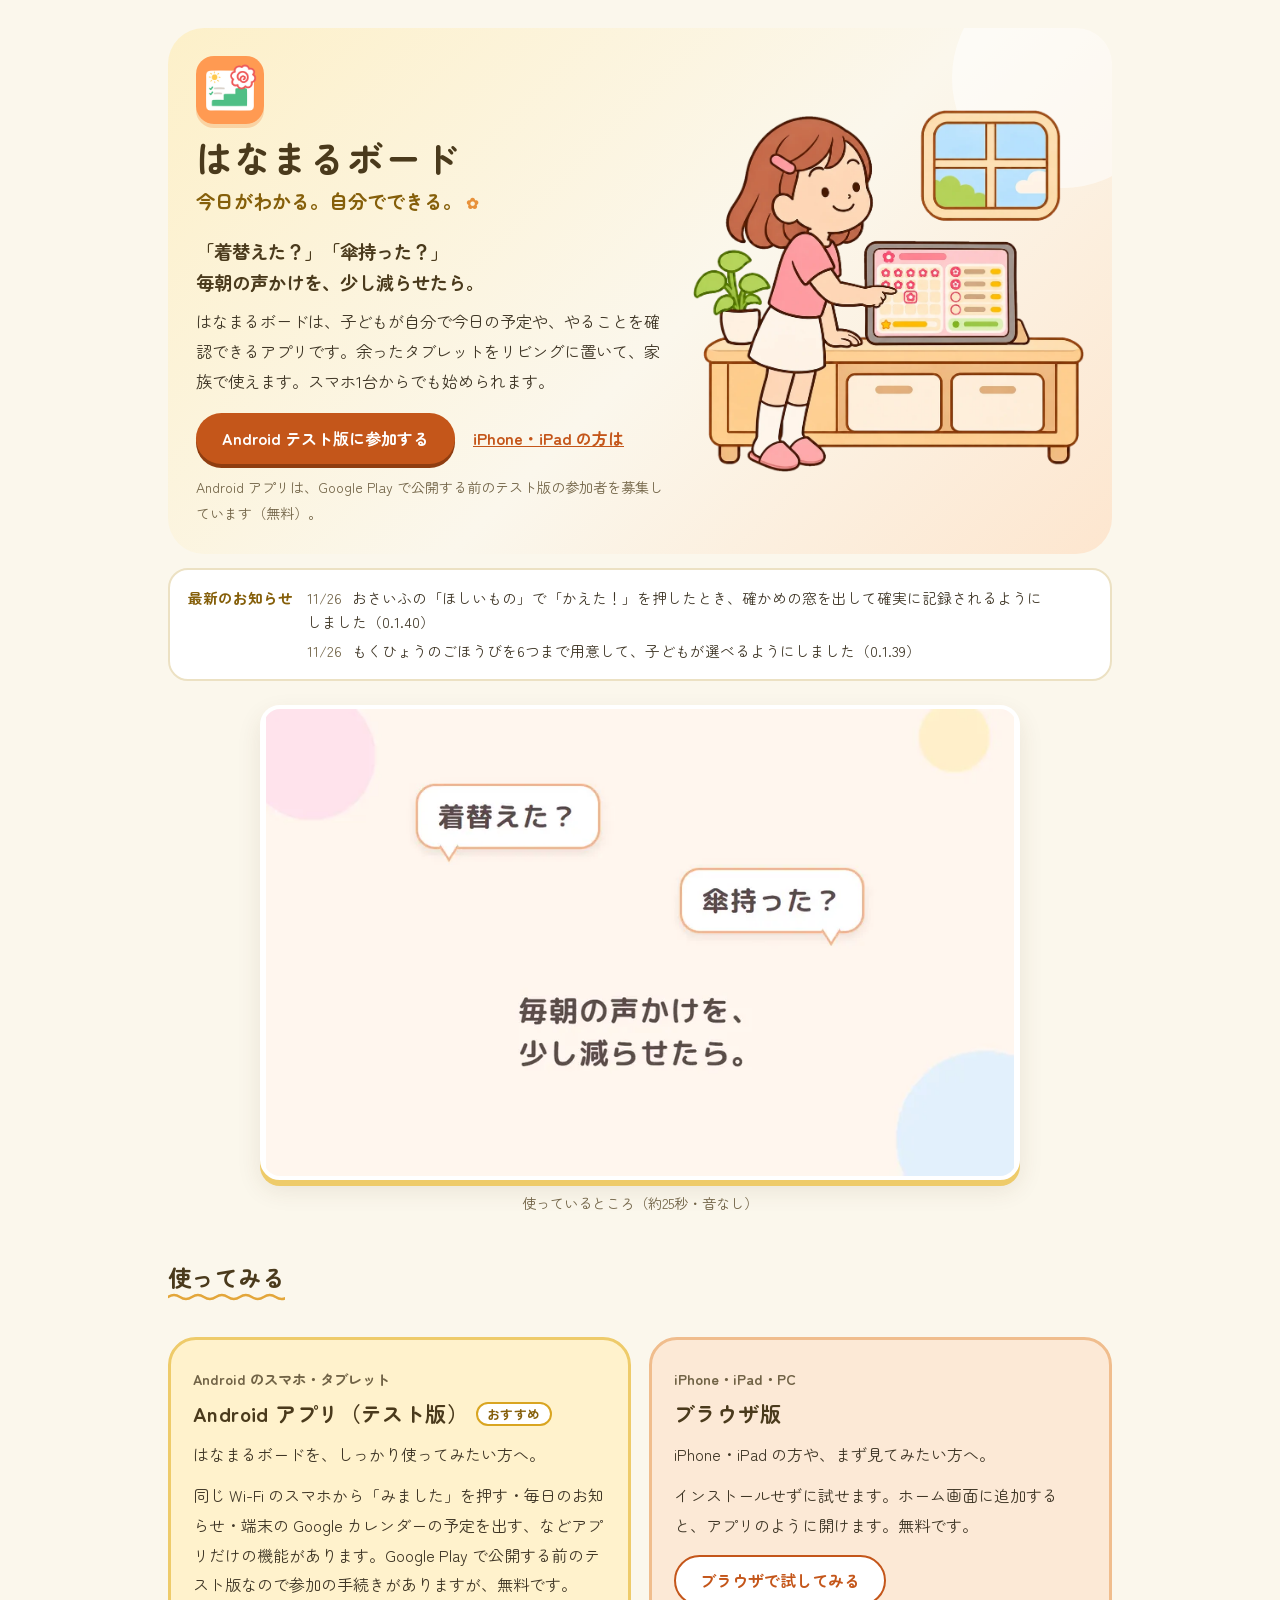
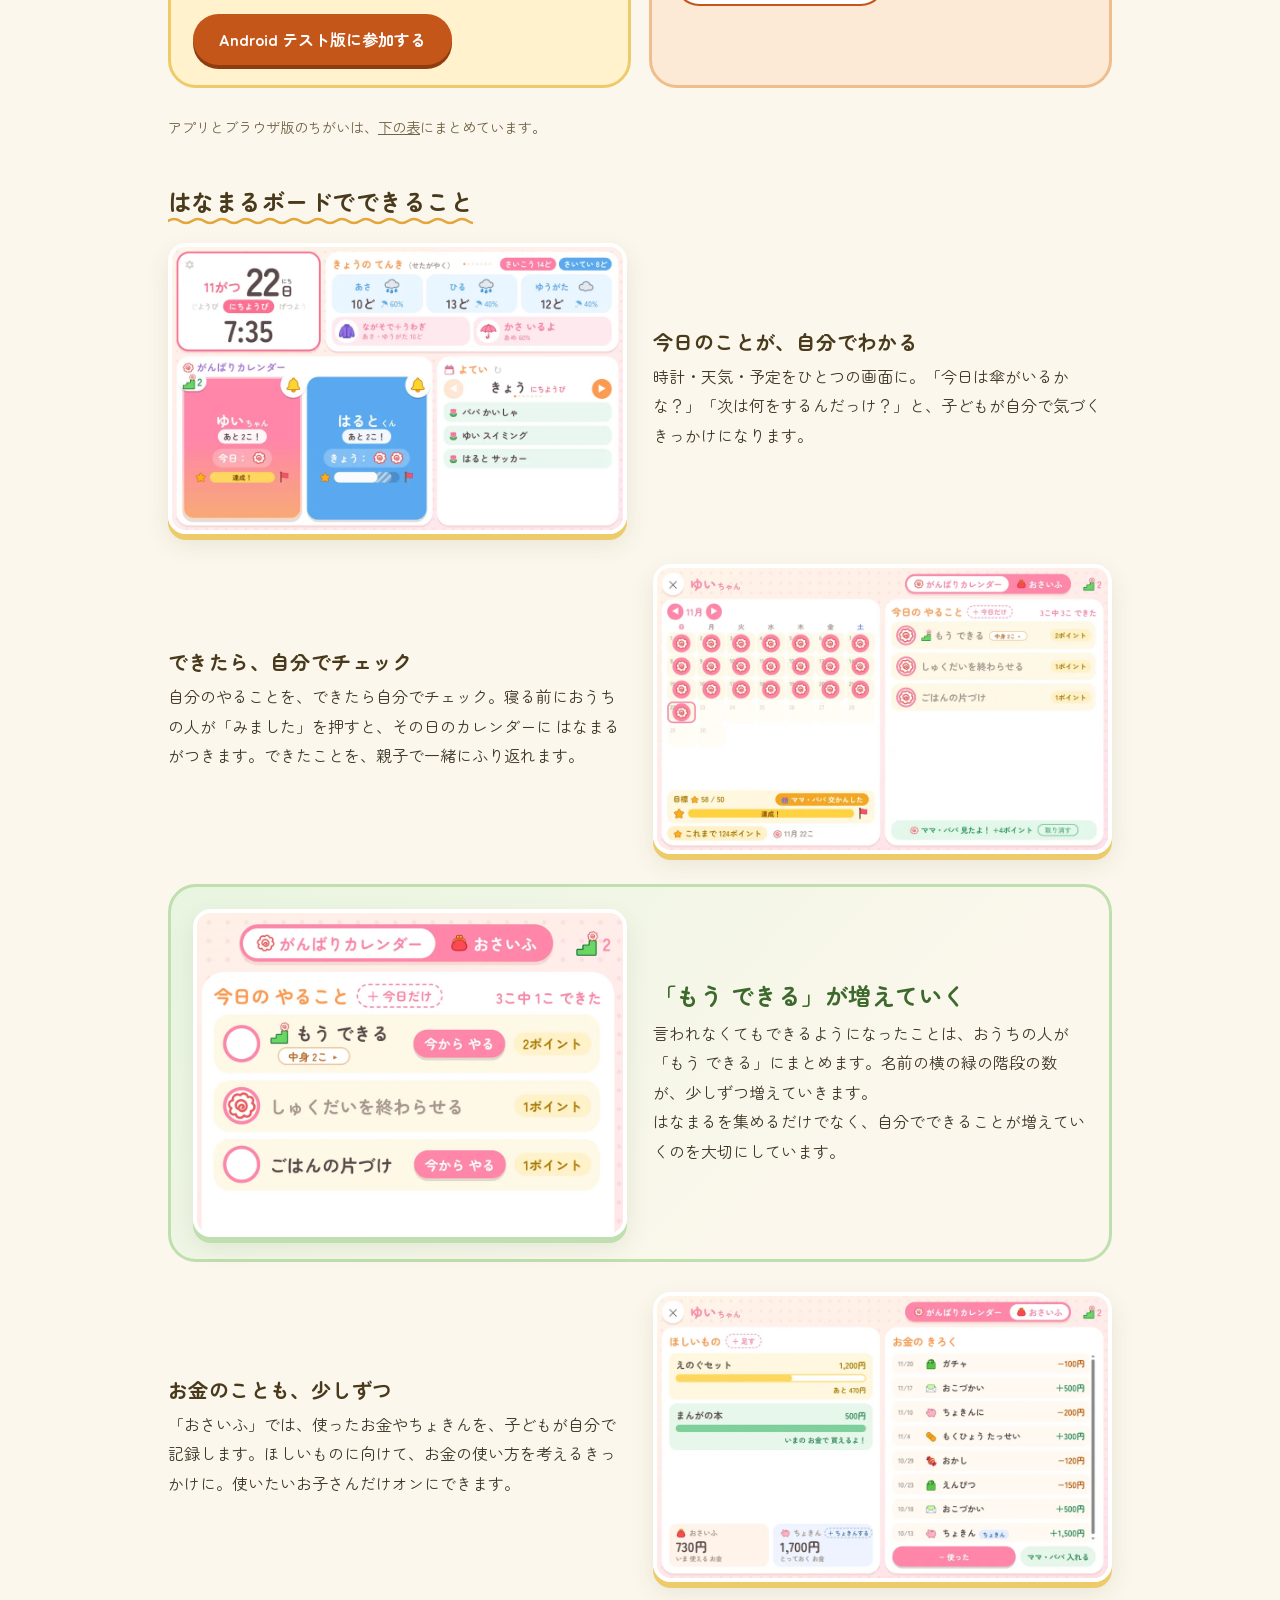
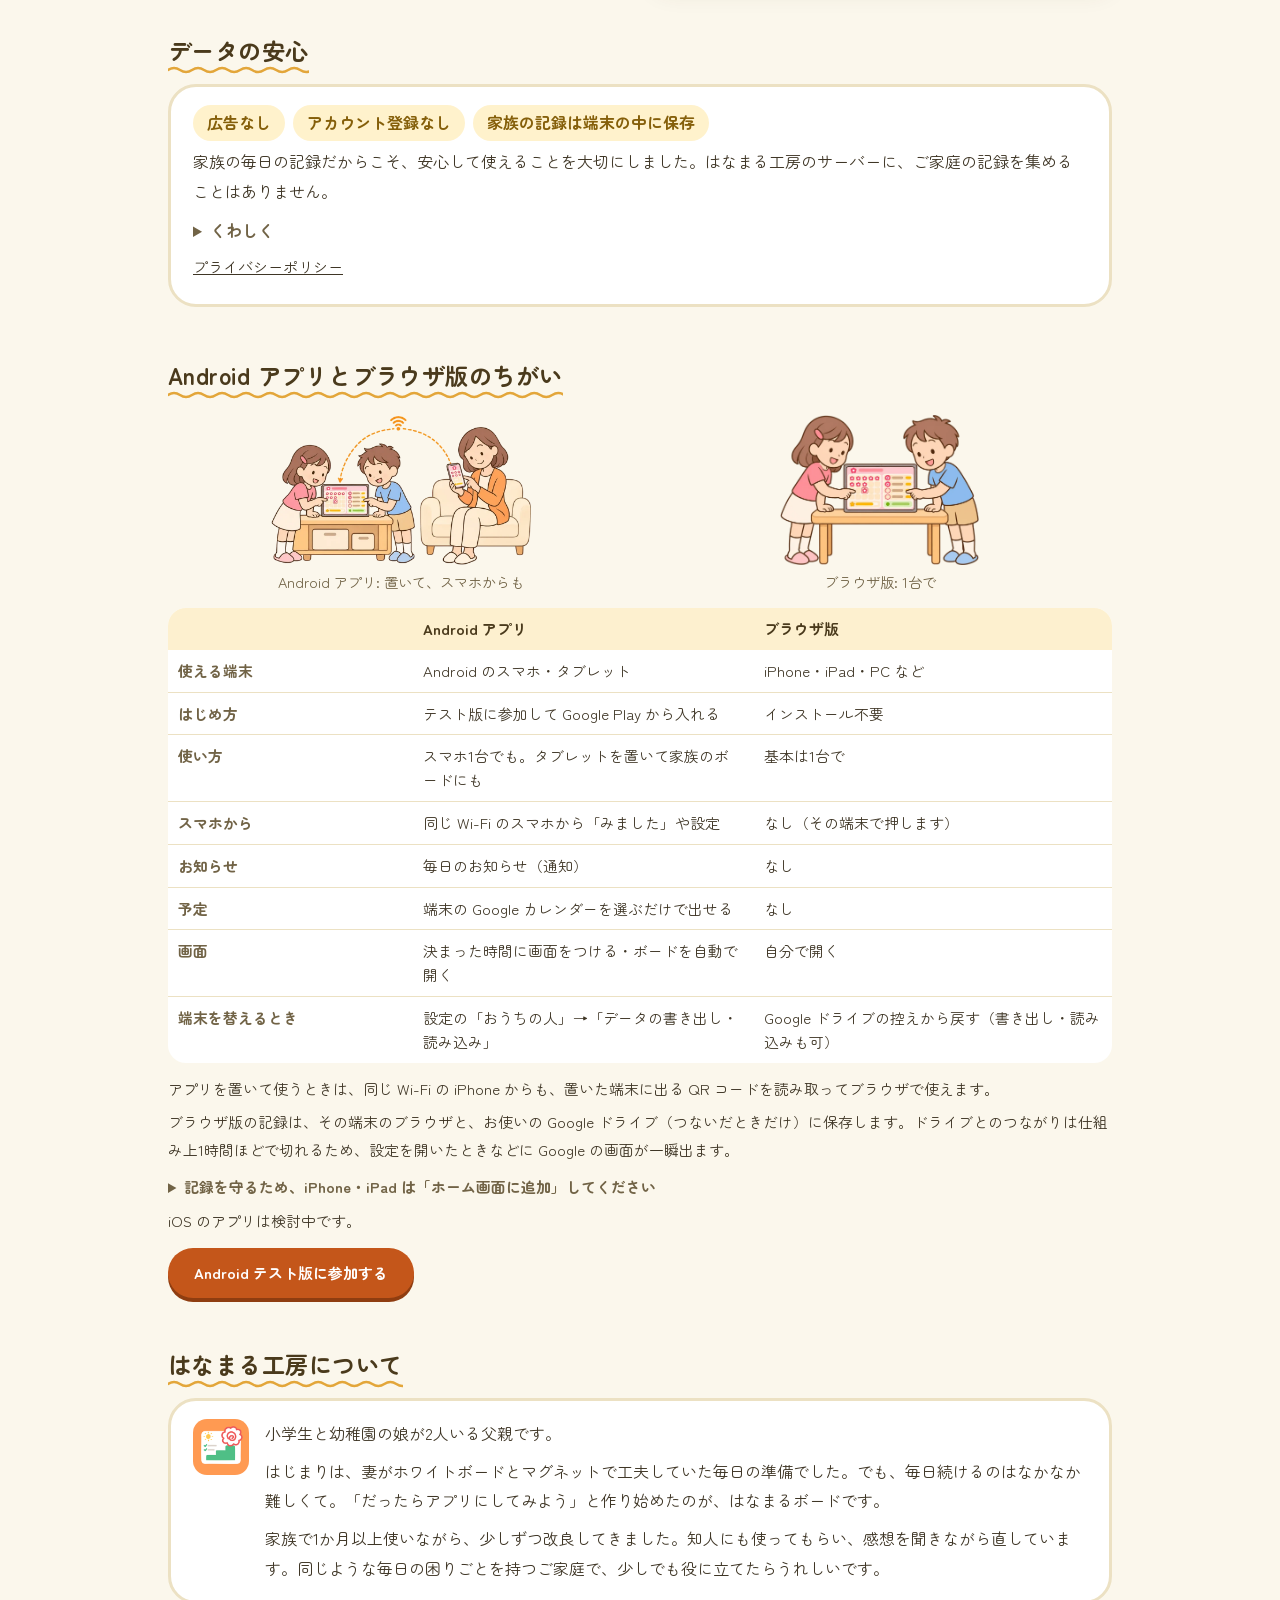
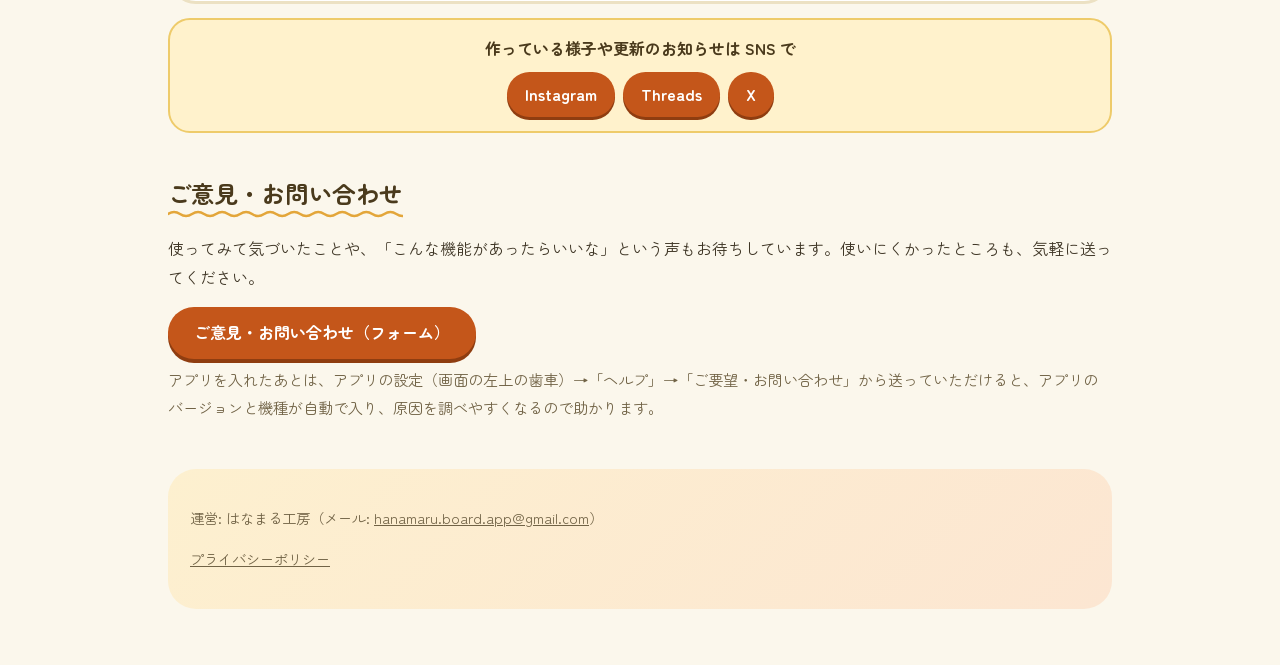
==== index.html @ da850b91 "トップの はなまる工房について の下に SNS の欄（Instagram・Threads・X の色つきのボタン）。フッターの SNS の行は外す" ====
<!doctype html>
<html lang="ja">
<head>
<meta charset="utf-8">
<meta name="viewport" content="width=device-width, initial-scale=1">
<title>はなまるボード</title>
<meta name="color-scheme" content="light">
<meta name="description" content="はなまるボード。今日がわかる。自分でできる。「着替えた？」「傘持った？」毎朝の声かけを、少し減らせたら。子どもが自分で今日の予定ややることを確かめられるアプリです。スマホ1台からでも、余ったタブレットをリビングに置いても使えます。">
<link rel="icon" href="img/icon.png">
<link rel="preconnect" href="https://fonts.googleapis.com"><link rel="preconnect" href="https://fonts.gstatic.com" crossorigin>
<link href="https://fonts.googleapis.com/css2?family=Zen+Maru+Gothic:wght@400;500;700&display=swap" rel="stylesheet">
<style>
*{box-sizing:border-box}
html{color-scheme:light}
body{margin:0;background:var(--bg);color:var(--fg);font-family:"Zen Maru Gothic","Hiragino Maru Gothic ProN","Hiragino Sans","Noto Sans JP","Yu Gothic UI",sans-serif;line-height:1.85;font-size:16px;-webkit-text-size-adjust:100%;overflow-x:hidden}
h1,h2,h3{font-family:var(--hf);font-weight:var(--hw);color:var(--ink);letter-spacing:.02em}
a{color:inherit}
main{max-width:980px;margin:0 auto;padding:28px 18px 56px}
.hero{display:grid;grid-template-columns:1.1fr .9fr;gap:20px;align-items:center;padding:28px;border-radius:36px;background:var(--hero);position:relative;overflow:hidden}
.hero-text{position:relative;z-index:1}
.logo{width:68px;height:68px;border-radius:18px;box-shadow:0 4px 0 rgba(240,138,60,.25);display:block;margin-bottom:10px}
h1{font-size:2.3em;line-height:1.25;margin:0}
.copy{margin:4px 0 0;color:var(--accent-d);font-weight:700;font-family:var(--hf);font-size:1.2em}
.lead{font-size:1.02em;margin:16px 0 0}
.easy{display:inline-block;margin:14px 0 0;padding:4px 14px;border-radius:999px;background:#fff2cc;color:#855f0a;font-weight:700}
.hero-art{position:relative;z-index:1}
.hero-art img{width:100%;height:auto;display:block}
h2{font-size:1.45em;margin:44px 0 12px;line-height:1.4}
h2.sec{display:inline-block;position:relative;z-index:0}
.start{display:grid;grid-template-columns:1fr 1fr;gap:18px;margin:26px 0}
.ask{background:var(--card);border:3px solid var(--line);border-radius:28px;padding:20px 22px;position:relative}
.start .ask{margin:0;display:flex;flex-direction:column}
.start .ask:nth-child(1){background:var(--c1);border-color:var(--c1b)}
.start .ask:nth-child(2){background:var(--c2);border-color:var(--c2b)}
.ask h2{margin:0 0 6px;font-size:1.3em}
.ask p{margin:6px 0}
.who{margin:0;color:var(--muted);font-size:.9em;font-weight:700}
.btn{display:inline-block;background:var(--btn);color:#fff;text-decoration:none;font-weight:700;padding:11px 26px;border-radius:999px;margin-top:8px;box-shadow:0 4px 0 var(--btn-s);transition:transform .1s,box-shadow .1s}
.btn:active{transform:translateY(3px);box-shadow:0 1px 0 var(--btn-s)}
.start .btn,.way .btn{align-self:flex-start}
.btn.sub{background:#fff;color:var(--btn);border:2px solid var(--btn);box-shadow:none;padding:9px 24px}
.btn.sub:active{transform:none}
.tag{display:inline-block;font-family:"Zen Maru Gothic",sans-serif;font-size:.62em;font-weight:700;color:var(--accent-d);background:#fff;border:2px solid var(--accent);border-radius:999px;padding:0 9px;margin-left:8px;vertical-align:3px;line-height:1.6}
.start details{margin-top:10px;font-size:.92em}
.start summary{cursor:pointer;color:var(--muted)}
.start ol{margin:6px 0 0;padding-left:1.3em}
.shots{display:grid;grid-template-columns:1fr 1fr;gap:16px;margin:14px 0}
.shots img{width:100%;height:auto;display:block;border-radius:20px;border:4px solid #fff;box-shadow:0 6px 0 var(--shadow),0 10px 24px rgba(120,80,40,.10)}
ul{padding-left:1.3em;margin:8px 0}
li{margin:6px 0}
li::marker{color:var(--accent)}
.note{color:var(--muted);font-size:.95em}
.ways{display:grid;gap:18px;margin:14px 0}
.way{background:var(--card);border:3px solid var(--line);border-radius:28px;padding:20px 22px}
.way:nth-child(1){background:var(--c1);border-color:var(--c1b)}
.way:nth-child(2){background:var(--c2);border-color:var(--c2b)}
.way h3{font-size:1.2em;margin:0 0 4px}
.way h3 .who{display:block;font-family:"Zen Maru Gothic",sans-serif;font-size:.74em}
.diagram{margin:12px 0 16px}
.diagram svg{display:block;width:100%;max-width:640px;height:auto;margin:0 auto}
.diagram svg.narrow{display:none;max-width:360px}
.d-cross{stroke:var(--muted);stroke-width:6;stroke-linecap:round}
.d-room{fill:#fff;stroke:var(--line);stroke-width:3}
.d-device{fill:#4a3e3e}.d-screen{fill:#fff7ee}.d-accent-fill{fill:var(--accent)}
.d-label{fill:var(--fg);font-size:21px;font-weight:700}.d-muted{fill:var(--muted);font-size:19px}
.d-badge{fill:#fff;font-size:19px;font-weight:700}
.d-arrow{fill:none;stroke:var(--accent);stroke-width:4;stroke-dasharray:10 8}
footer{margin-top:48px;color:var(--muted);font-size:.9em;padding:22px;border-radius:28px;background:var(--foot)}
footer .btn{color:#fff}
/* お知らせ（2026-11-22。新しいものを上に2つまで。古いものは消す） */
.news{display:flex;gap:14px;align-items:baseline;margin:14px 0 0;padding:10px 18px;border-radius:20px;background:var(--card);border:2px solid var(--line);font-size:.92em;line-height:1.6}
.news b{flex:none;color:var(--accent-d)}
.news ul{margin:0;padding:0;list-style:none}
.news li{word-break:auto-phrase;text-wrap:pretty}
.news time{color:var(--muted);margin-right:.7em;font-variant-numeric:tabular-nums}
@media (max-width:560px){.news{flex-direction:column;gap:2px;padding:10px 16px}}
@media(max-width:700px){
 .hero{grid-template-columns:1fr;padding:22px 18px;border-radius:28px}
 .hero-art{order:-1;max-width:300px;margin:0 auto}
 .start,.shots{grid-template-columns:1fr}
 h1{font-size:1.75em}
 .diagram svg.wide{display:none}.diagram svg.narrow{display:block}
 .ask,.way{padding:18px 16px}
}

:root{--bg:#fbf7ec;--fg:#3f3626;--ink:#4a3a1c;--muted:#716346;--accent:#d9a521;--accent-d:#855f0a;--btn:#c4561a;--btn-s:#8f3d10;--card:#fff;--line:#ece1c3;
--hf:"Zen Maru Gothic",sans-serif;--hw:700;--hero:linear-gradient(135deg,#fdf0c9 0%,#fbf7ec 55%,#fde6cf 100%);
--c1:#fff2cc;--c1b:#eecb6a;--c2:#fce9d6;--c2b:#f0bd8d;--shadow:#eecb6a;--foot:#fdf0cf}
body{background:#fbf7ec radial-gradient(circle at 6% 3%,#fdf0c9 0,transparent 26%),radial-gradient(circle at 96% 32%,#fce9d6 0,transparent 24%),radial-gradient(circle at 4% 72%,#fff2cc 0,transparent 20%)}
.logo{box-shadow:0 4px 0 rgba(240,138,60,.3)}
.hero::before{content:"";position:absolute;right:-60px;top:-60px;width:220px;height:220px;border-radius:50%;background:rgba(255,255,255,.55)}
h2.sec::after{content:"";position:absolute;left:0;right:0;bottom:-9px;height:10px;background:url("data:image/svg+xml,%3Csvg%20xmlns='http://www.w3.org/2000/svg'%20width='720'%20height='10'%3E%3Cpath%20d='M0%205%20Q6%201%2012%205%20T24%205%20Q30%201%2036%205%20T48%205%20Q54%201%2060%205%20T72%205%20Q78%201%2084%205%20T96%205%20Q102%201%20108%205%20T120%205%20Q126%201%20132%205%20T144%205%20Q150%201%20156%205%20T168%205%20Q174%201%20180%205%20T192%205%20Q198%201%20204%205%20T216%205%20Q222%201%20228%205%20T240%205%20Q246%201%20252%205%20T264%205%20Q270%201%20276%205%20T288%205%20Q294%201%20300%205%20T312%205%20Q318%201%20324%205%20T336%205%20Q342%201%20348%205%20T360%205%20Q366%201%20372%205%20T384%205%20Q390%201%20396%205%20T408%205%20Q414%201%20420%205%20T432%205%20Q438%201%20444%205%20T456%205%20Q462%201%20468%205%20T480%205%20Q486%201%20492%205%20T504%205%20Q510%201%20516%205%20T528%205%20Q534%201%20540%205%20T552%205%20Q558%201%20564%205%20T576%205%20Q582%201%20588%205%20T600%205%20Q606%201%20612%205%20T624%205%20Q630%201%20636%205%20T648%205%20Q654%201%20660%205%20T672%205%20Q678%201%20684%205%20T696%205%20Q702%201%20708%205%20T720%205'%20fill='none'%20stroke='%23e3a63a'%20stroke-width='2.5'%20stroke-linecap='round'/%3E%3C/svg%3E") 0 0 no-repeat}
h2.sec{margin-bottom:18px}
.copy::after{content:" ✿";color:#e8913a;font-size:.8em}
li::marker{color:#d9a521}
.tag{border-color:#d9a521}
.shots img:nth-child(odd){box-shadow:0 6px 0 #eecb6a,0 10px 24px rgba(80,60,30,.10)}
.shots img:nth-child(even){box-shadow:0 6px 0 #f0bd8d,0 10px 24px rgba(80,60,30,.10)}
footer{background:linear-gradient(135deg,#fdf0cf,#fce6d2)}
  .way-pic { margin: 8px 0 12px; } .way-pic img { display: block; width: 100%; max-width: 520px; height: auto; margin: 0 auto; } .way-pic img[src*="site-browser"] { max-width: 400px; }
.demo{margin:24px 0 0}
.demo video{display:block;width:100%;max-width:760px;height:auto;aspect-ratio:16/10;margin:0 auto;border-radius:20px;border:4px solid #fff;background:#fff;box-shadow:0 6px 0 #eecb6a,0 10px 24px rgba(80,60,30,.10);cursor:pointer}
.demo video.port{aspect-ratio:9/16;width:auto;max-width:100%;height:min(76vh,640px)}
.demo figcaption{text-align:center;color:var(--muted);font-size:.9em;margin-top:10px}
.safe{background:var(--card);border:3px solid var(--line);border-radius:28px;padding:18px 22px;margin:0 0 8px}
.safe-lead{margin:0 0 8px}
.safe ul{margin:0}
.safe-more{margin:10px 0 0;font-size:.95em}
/* 2026-11-22 組み直し: つかみ → 動画 → 使ってみる → できること（体験4つ）→ 安心 → ちがい → 作り手 → ご意見 */
.hook{font-family:var(--hf);font-weight:700;font-size:1.15em;color:var(--ink);margin:16px 0 0;line-height:1.7}
.hero .lead{margin-top:8px}
.hero-cta{margin:16px 0 0;display:flex;flex-wrap:wrap;gap:10px 18px;align-items:center}
.hero-cta .btn{margin-top:0}
.text-link{font-weight:700;color:var(--btn)}
.recruit{margin:10px 0 0;font-size:.88em;color:var(--muted)}
.start-note{margin:12px 0 0;font-size:.9em;color:var(--muted)}
.feats{display:grid;gap:30px;margin:8px 0}
.feat{display:grid;grid-template-columns:1fr 1fr;gap:26px;align-items:center}
.feat:nth-child(even) figure{order:2}
.feat figure{margin:0}
.feat img{width:100%;height:auto;display:block;border-radius:18px;border:4px solid #fff;box-shadow:0 6px 0 var(--shadow),0 10px 24px rgba(80,60,30,.10)}
.feat h3{font-size:1.25em;margin:0 0 6px;line-height:1.45}
.feat p{margin:0}
.feat.big{background:linear-gradient(135deg,#e8f5e0,#fbf7ec 70%);border:3px solid #bfdfae;border-radius:28px;padding:22px}
.feat.big h3{font-size:1.45em;color:#3d6a2c}
.feat.big img{box-shadow:0 6px 0 #bfdfae,0 10px 24px rgba(60,90,40,.10)}
.badges{list-style:none;padding:0;margin:0 0 12px;display:flex;flex-wrap:wrap;gap:8px}
.badges li{margin:0;background:#fff2cc;color:#855f0a;font-weight:700;border-radius:999px;padding:3px 14px}
.safe p{margin:6px 0}
.safe details,.ways-notes details{margin-top:10px}
.safe summary,.ways-notes summary{cursor:pointer;color:var(--muted);font-weight:700}
.safe details ul{margin-top:8px}
.ways-pics{display:grid;grid-template-columns:1fr 1fr;gap:14px;margin:6px 0 12px}
.ways-pics figure{margin:0;text-align:center;font-size:.9em;color:var(--muted)}
.ways-pics img{width:100%;max-width:260px;height:150px;object-fit:contain;display:block;margin:0 auto 4px}
.cmp{width:100%;border-collapse:collapse;font-size:.93em;background:var(--card);border-radius:18px;overflow:hidden}
.cmp th,.cmp td{padding:9px 10px;border-bottom:1px solid var(--line);text-align:left;vertical-align:top;line-height:1.6}
.cmp thead th{background:#fdf0cf;color:var(--ink);font-family:var(--hf)}
.cmp tbody th{color:var(--muted);font-weight:700;width:26%}
.cmp tr:last-child th,.cmp tr:last-child td{border-bottom:0}
.ways-notes{margin:12px 0 0;font-size:.93em}
.ways-notes p{margin:6px 0}
.ways-notes ol{margin:6px 0 0;padding-left:1.3em}
.about{display:flex;gap:16px;align-items:flex-start;background:var(--card);border:3px solid var(--line);border-radius:28px;padding:18px 22px}
.about img{width:56px;height:56px;border-radius:14px;flex:none}
.about p{margin:0 0 8px}
.about p:last-child{margin-bottom:0}
.contact p{margin:6px 0}
.follow{margin:14px 0 0;padding:14px 18px;border-radius:22px;background:var(--c1);border:2px solid var(--c1b);text-align:center}
.follow p{margin:0 0 8px;font-weight:700;color:var(--ink)}
.follow-links{display:flex;flex-wrap:wrap;justify-content:center;gap:8px}
.follow p span{display:inline-block}
.follow-links a{display:inline-block;padding:8px 18px;border-radius:999px;background:var(--btn);color:#fff;font-weight:700;text-decoration:none;box-shadow:0 3px 0 var(--btn-s)}
.follow-links a:active{transform:translateY(2px);box-shadow:0 1px 0 var(--btn-s)}
@media(max-width:700px){
 .feat{grid-template-columns:1fr;gap:12px}
 .feat:nth-child(even) figure{order:0}
 .feat.big{padding:16px}
 .cmp{font-size:.86em}
 .cmp th,.cmp td{padding:8px 7px}
 .about{padding:16px;gap:12px}
 .about img{width:44px;height:44px}
}
</style>
<!-- アクセスの数（GoatCounter。cookie なし。つなぐための番号 pair= がアドレスにあるときは送らない） -->
<script>window.goatcounter = { path: function () { return /[?&]pair=/.test(location.search) ? null : location.pathname || "/"; } };</script>
<script data-goatcounter="https://hanamaru-board.goatcounter.com/count" async src="//gc.zgo.at/count.js"></script>
</head>
<body>
<!-- Android の入口は class="to-android" の3か所（上・使ってみる・ちがいの表の下）。製品版の公開時に、join.html を Google Play のリンクに、「テスト版に参加する」を「Google Play で入れる」に差し替える -->
<main>
  <header class="hero">
    <div class="hero-text">
      <img class="logo" src="img/icon.png" alt="">
      <h1>はなまるボード</h1>
      <p class="copy">今日がわかる。自分でできる。</p>
      <p class="hook">「着替えた？」「傘持った？」<br>毎朝の声かけを、少し減らせたら。</p>
      <p class="lead">はなまるボードは、子どもが自分で今日の予定や、やることを確認できるアプリです。余ったタブレットをリビングに置いて、家族で使えます。スマホ1台からでも始められます。</p>
      <p class="hero-cta"><a class="btn to-android" href="join.html">Android テスト版に参加する</a><a class="text-link" href="#start">iPhone・iPad の方は</a></p>
      <p class="recruit">Android アプリは、Google Play で公開する前のテスト版の参加者を募集しています（無料）。</p>
    </div>
    <div class="hero-art"><img src="img/hero.webp" alt="" width="917" height="849"></div>
  </header>
  <aside class="news" aria-label="最新のお知らせ"><b>最新のお知らせ</b><ul>
    <li><time datetime="2026-11-26">11/26</time>おさいふの「ほしいもの」で「かえた！」を押したとき、確かめの窓を出して確実に記録されるようにしました（0.1.40）</li>
    <li><time datetime="2026-11-26">11/26</time>もくひょうのごほうびを6つまで用意して、子どもが選べるようにしました（0.1.39）</li>
  </ul></aside>

  <!-- 使っているところの動画（音なし・くり返し）。縦長の画面（スマホ）は縦の動画、横長は横の動画（元は EchoMonitor の docs/video/）。
       動きを減らす設定の人には自動で流さず、再生ボタンを出す -->
  <figure class="demo">
    <video id="demo" width="960" height="600" muted loop playsinline preload="metadata" aria-label="使っているところ。子どもが天気と予定を見て、やることを自分で押し、おうちの人が「みました」を押すと はなまる。できることが少しずつ増えていく"></video>
    <noscript><video src="img/demo.mp4" poster="img/demo-poster.webp" width="960" height="600" controls muted playsinline></video></noscript>
    <figcaption>使っているところ（約25秒・音なし）</figcaption>
  </figure>
  <script>
  (function () {
    var v = document.getElementById("demo");
    var port = window.matchMedia && matchMedia("(max-aspect-ratio: 3/4) and (max-width: 700px)").matches;
    if (port) { v.className = "port"; v.width = 540; v.height = 960; }
    v.poster = port ? "img/demo-port-poster.webp" : "img/demo-poster.webp";
    v.src = port ? "img/demo-port.mp4" : "img/demo.mp4";
    if (window.matchMedia && matchMedia("(prefers-reduced-motion: reduce)").matches) { v.controls = true; return; }
    v.autoplay = true; var p = v.play(); if (p && p.catch) p.catch(function () {});
    v.addEventListener("click", function () { if (v.paused) v.play(); else v.pause(); });
  })();
  </script>

  <h2 class="sec" id="start">使ってみる</h2>
  <div class="start">
    <section class="ask">
      <p class="who">Android のスマホ・タブレット</p>
      <h2>Android アプリ（テスト版）<span class="tag">おすすめ</span></h2>
      <p>はなまるボードを、しっかり使ってみたい方へ。</p>
      <p>同じ Wi-Fi のスマホから「みました」を押す・毎日のお知らせ・端末の Google カレンダーの予定を出す、などアプリだけの機能があります。Google Play で公開する前のテスト版なので参加の手続きがありますが、無料です。</p>
      <a class="btn to-android" href="join.html">Android テスト版に参加する</a>
    </section>
    <section class="ask">
      <p class="who">iPhone・iPad・PC</p>
      <h2>ブラウザ版</h2>
      <p>iPhone・iPad の方や、まず見てみたい方へ。</p>
      <p>インストールせずに試せます。ホーム画面に追加すると、アプリのように開けます。無料です。</p>
      <a class="btn sub" href="board/">ブラウザで試してみる</a>
    </section>
  </div>
  <p class="start-note">アプリとブラウザ版のちがいは、<a href="#ways">下の表</a>にまとめています。</p>

  <h2 class="sec">はなまるボードでできること</h2>
  <div class="feats">
    <section class="feat">
      <figure><img src="img/feat-today.webp" alt="ホームの画面。時計と、今日の天気（雨なので かさを もってね）、今日の予定" loading="lazy"></figure>
      <div>
        <h3>今日のことが、自分でわかる</h3>
        <p>時計・天気・予定をひとつの画面に。「今日は傘がいるかな？」「次は何をするんだっけ？」と、子どもが自分で気づくきっかけになります。</p>
      </div>
    </section>
    <section class="feat">
      <figure><img src="img/feat-check.webp" alt="子どもの画面。できたやることにチェックがつき、カレンダーの今日のマスに はなまる" loading="lazy"></figure>
      <div>
        <h3>できたら、自分でチェック</h3>
        <p>自分のやることを、できたら自分でチェック。寝る前におうちの人が「みました」を押すと、その日のカレンダーに はなまるがつきます。できたことを、親子で一緒にふり返れます。</p>
      </div>
    </section>
    <section class="feat big">
      <figure><img src="img/feat-moudekiru.webp" alt="子どもの画面。やることのいちばん上に「もう できる」、名前の横に緑の階段と数字" loading="lazy"></figure>
      <div>
        <h3>「もう できる」が増えていく</h3>
        <p>言われなくてもできるようになったことは、おうちの人が「もう できる」にまとめます。名前の横の緑の階段の数が、少しずつ増えていきます。</p>
        <p>はなまるを集めるだけでなく、自分でできることが増えていくのを大切にしています。</p>
      </div>
    </section>
    <section class="feat">
      <figure><img src="img/feat-wallet.webp" alt="おさいふの画面。ほしいもの・のこり・お金の記録" loading="lazy"></figure>
      <div>
        <h3>お金のことも、少しずつ</h3>
        <p>「おさいふ」では、使ったお金やちょきんを、子どもが自分で記録します。ほしいものに向けて、お金の使い方を考えるきっかけに。使いたいお子さんだけオンにできます。</p>
      </div>
    </section>
  </div>

  <h2 class="sec">データの安心</h2>
  <section class="safe">
    <ul class="badges"><li>広告なし</li><li>アカウント登録なし</li><li>家族の記録は端末の中に保存</li></ul>
    <p>家族の毎日の記録だからこそ、安心して使えることを大切にしました。はなまる工房のサーバーに、ご家庭の記録を集めることはありません。</p>
    <details>
      <summary>くわしく</summary>
      <ul>
        <li><b>アカウント登録はいりません。</b>名前やメールアドレスを運営者に送ることはありません。</li>
        <li><b>アプリ・ブラウザ版とも、記録はその端末の中に保存します。</b>運営者が見たり集めたりすることはできません。</li>
        <li><b>2台で使うときも、家の Wi-Fi の中だけでつながります。</b>つなぐときは番号で確かめます。</li>
        <li><b>ブラウザ版の Google ドライブへの控えは、あなた自身のドライブに置きます。</b>はなまるボードが作ったファイルだけを扱い、ほかのファイルは見ません。運営者には届きません。</li>
        <li><b>表示に必要な通信はします。</b>天気の予報（気象庁）や、設定したカレンダーの予定を読み込みます。家族の記録は送りません。</li>
      </ul>
    </details>
    <p class="safe-more"><a href="privacy.html">プライバシーポリシー</a></p>
  </section>

  <h2 class="sec" id="ways">Android アプリとブラウザ版のちがい</h2>
  <div class="ways-pics">
    <figure><img src="img/site-android.webp" alt="置いたタブレットを子どもが押し、おうちの人はソファのスマホからつないでいる" loading="lazy">Android アプリ: 置いて、スマホからも</figure>
    <figure><img src="img/site-browser.webp" alt="子ども2人が、1台のタブレットを押している" loading="lazy">ブラウザ版: 1台で</figure>
  </div>
  <table class="cmp">
    <thead><tr><th></th><th>Android アプリ</th><th>ブラウザ版</th></tr></thead>
    <tbody>
      <tr><th>使える端末</th><td>Android のスマホ・タブレット</td><td>iPhone・iPad・PC など</td></tr>
      <tr><th>はじめ方</th><td>テスト版に参加して Google Play から入れる</td><td>インストール不要</td></tr>
      <tr><th>使い方</th><td>スマホ1台でも。タブレットを置いて家族のボードにも</td><td>基本は1台で</td></tr>
      <tr><th>スマホから</th><td>同じ Wi-Fi のスマホから「みました」や設定</td><td>なし（その端末で押します）</td></tr>
      <tr><th>お知らせ</th><td>毎日のお知らせ（通知）</td><td>なし</td></tr>
      <tr><th>予定</th><td>端末の Google カレンダーを選ぶだけで出せる</td><td>なし</td></tr>
      <tr><th>画面</th><td>決まった時間に画面をつける・ボードを自動で開く</td><td>自分で開く</td></tr>
      <tr><th>端末を替えるとき</th><td>設定の「おうちの人」→「データの書き出し・読み込み」</td><td>Google ドライブの控えから戻す（書き出し・読み込みも可）</td></tr>
    </tbody>
  </table>
  <div class="ways-notes">
    <p>アプリを置いて使うときは、同じ Wi-Fi の iPhone からも、置いた端末に出る QR コードを読み取ってブラウザで使えます。</p>
    <p>ブラウザ版の記録は、その端末のブラウザと、お使いの Google ドライブ（つないだときだけ）に保存します。ドライブとのつながりは仕組み上1時間ほどで切れるため、設定を開いたときなどに Google の画面が一瞬出ます。</p>
    <details>
      <summary>記録を守るため、iPhone・iPad は「ホーム画面に追加」してください</summary>
      <p>Safari のまましばらく開かないと、記録が消えることがあります。ホーム画面に追加して、そこから開いてください。</p>
      <ol>
        <li>「ブラウザで試してみる」で開く</li>
        <li>共有ボタン（四角から上向きの矢印）を押す</li>
        <li>「ホーム画面に追加」→「追加」</li>
      </ol>
    </details>
    <p>iOS のアプリは検討中です。</p>
    <p><a class="btn to-android" href="join.html">Android テスト版に参加する</a></p>
  </div>

  <h2 class="sec">はなまる工房について</h2>
  <section class="about">
    <img src="img/icon.png" alt="">
    <div>
      <p>小学生と幼稚園の娘が2人いる父親です。</p>
      <p>はじまりは、妻がホワイトボードとマグネットで工夫していた毎日の準備でした。でも、毎日続けるのはなかなか難しくて。「だったらアプリにしてみよう」と作り始めたのが、はなまるボードです。</p>
      <p>家族で1か月以上使いながら、少しずつ改良してきました。知人にも使ってもらい、感想を聞きながら直しています。同じような毎日の困りごとを持つご家庭で、少しでも役に立てたらうれしいです。</p>
    </div>
  </section>
  <section class="follow">
    <p><span>作っている様子や</span><span>更新のお知らせは SNS で</span></p>
    <div class="follow-links"><a href="https://www.instagram.com/hanamaru.kobo/">Instagram</a><a href="https://www.threads.com/@hanamaru.kobo">Threads</a><a href="https://x.com/hanamarukobo">X</a></div>
  </section>

  <h2 class="sec">ご意見・お問い合わせ</h2>
  <section class="contact">
    <p>使ってみて気づいたことや、「こんな機能があったらいいな」という声もお待ちしています。使いにくかったところも、気軽に送ってください。</p>
    <p><a class="btn" href="https://forms.gle/N1bPRj8BhCanZp8CA">ご意見・お問い合わせ（フォーム）</a></p>
    <p class="note">アプリを入れたあとは、アプリの設定（画面の左上の歯車）→「ヘルプ」→「ご要望・お問い合わせ」から送っていただけると、アプリのバージョンと機種が自動で入り、原因を調べやすくなるので助かります。</p>
  </section>

  <footer>
    <p>運営: はなまる工房（メール: <a href="mailto:hanamaru.board.app@gmail.com">hanamaru.board.app@gmail.com</a>）</p>
    <p><a href="privacy.html">プライバシーポリシー</a></p>
  </footer>
</main>
</body>
</html>
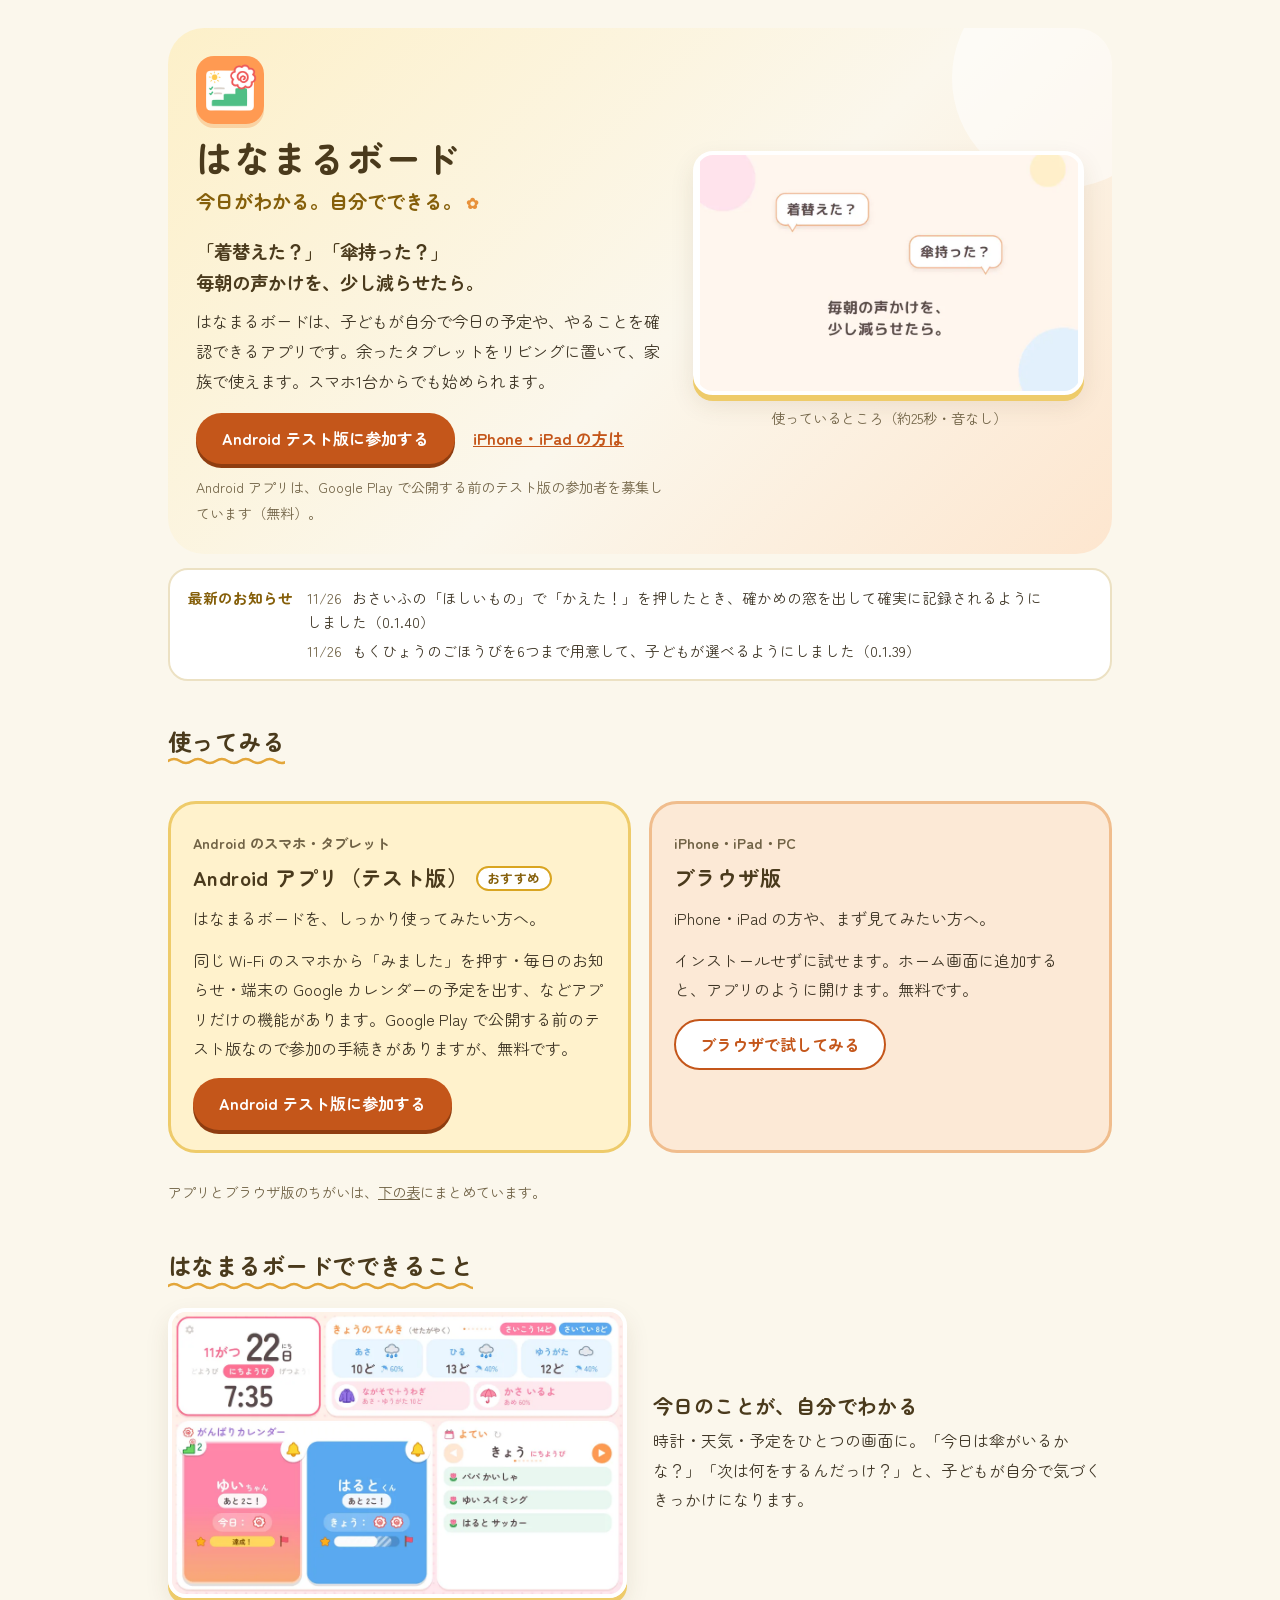
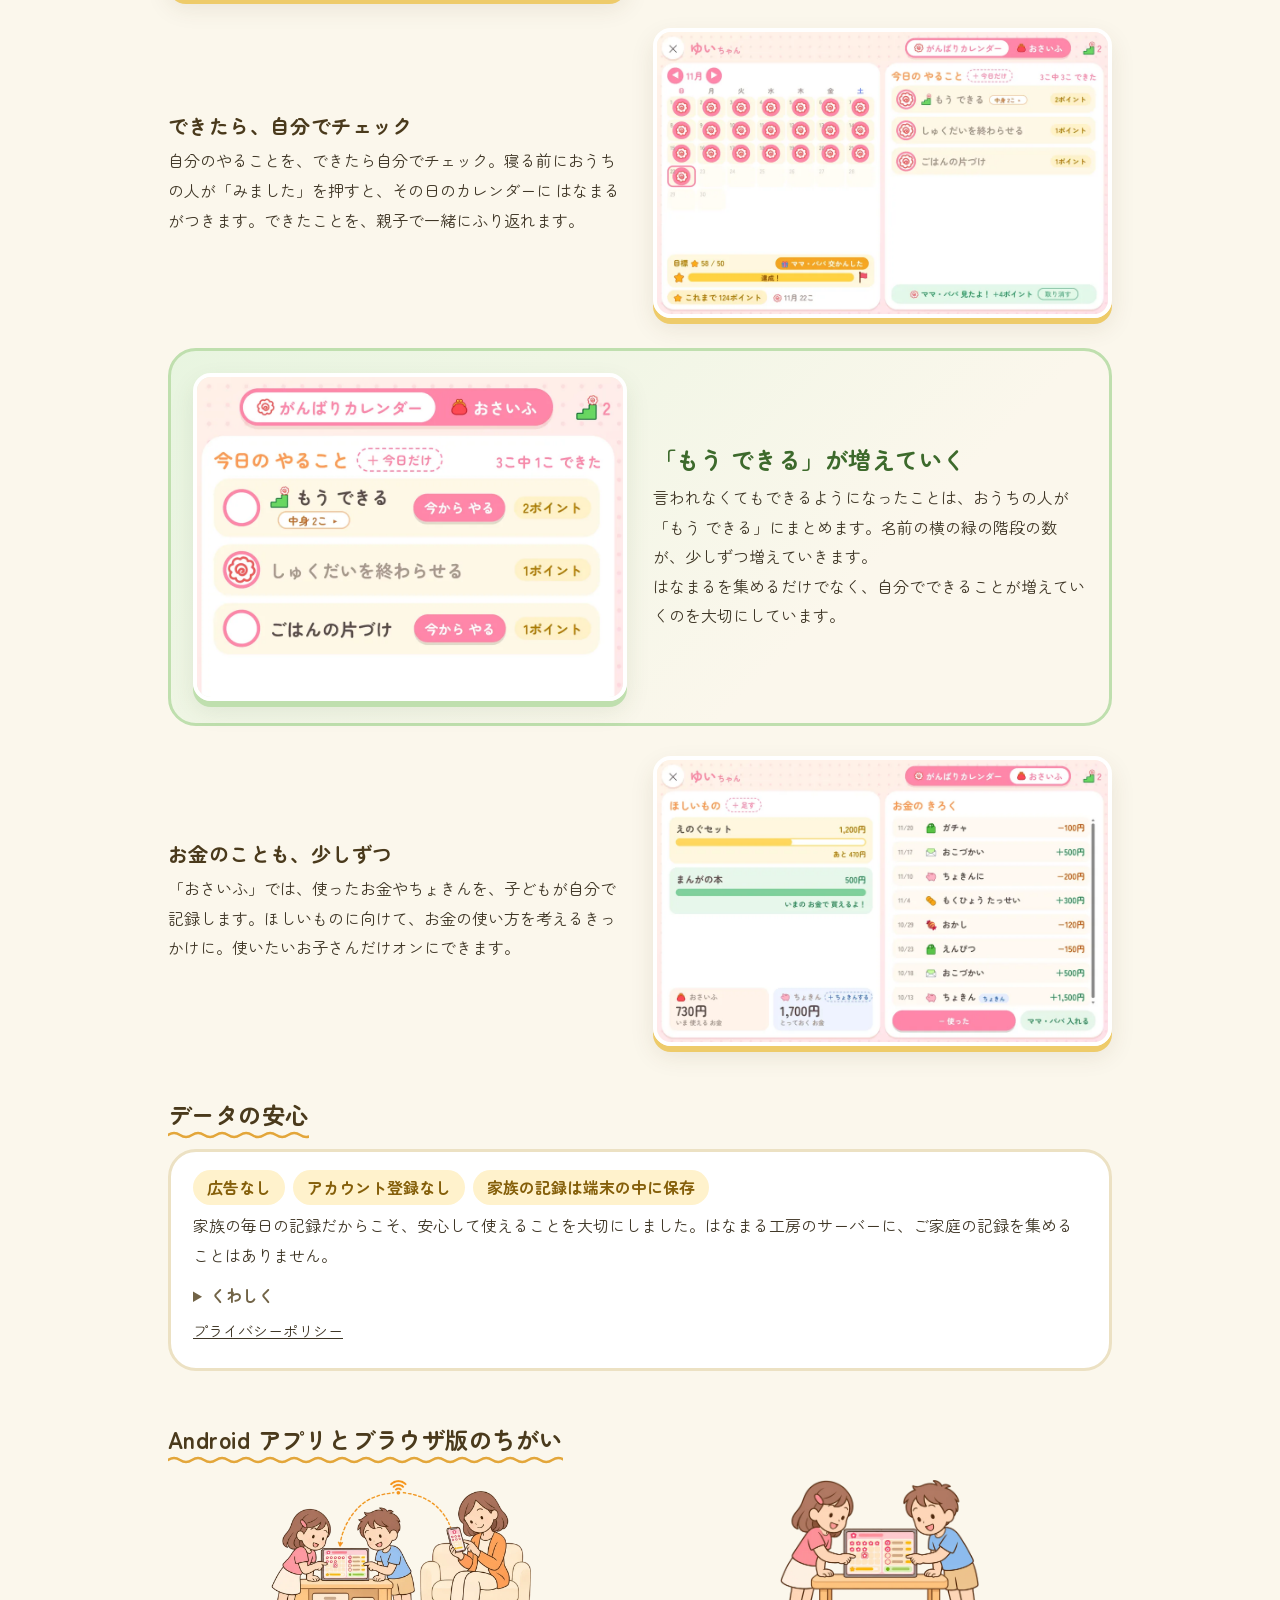
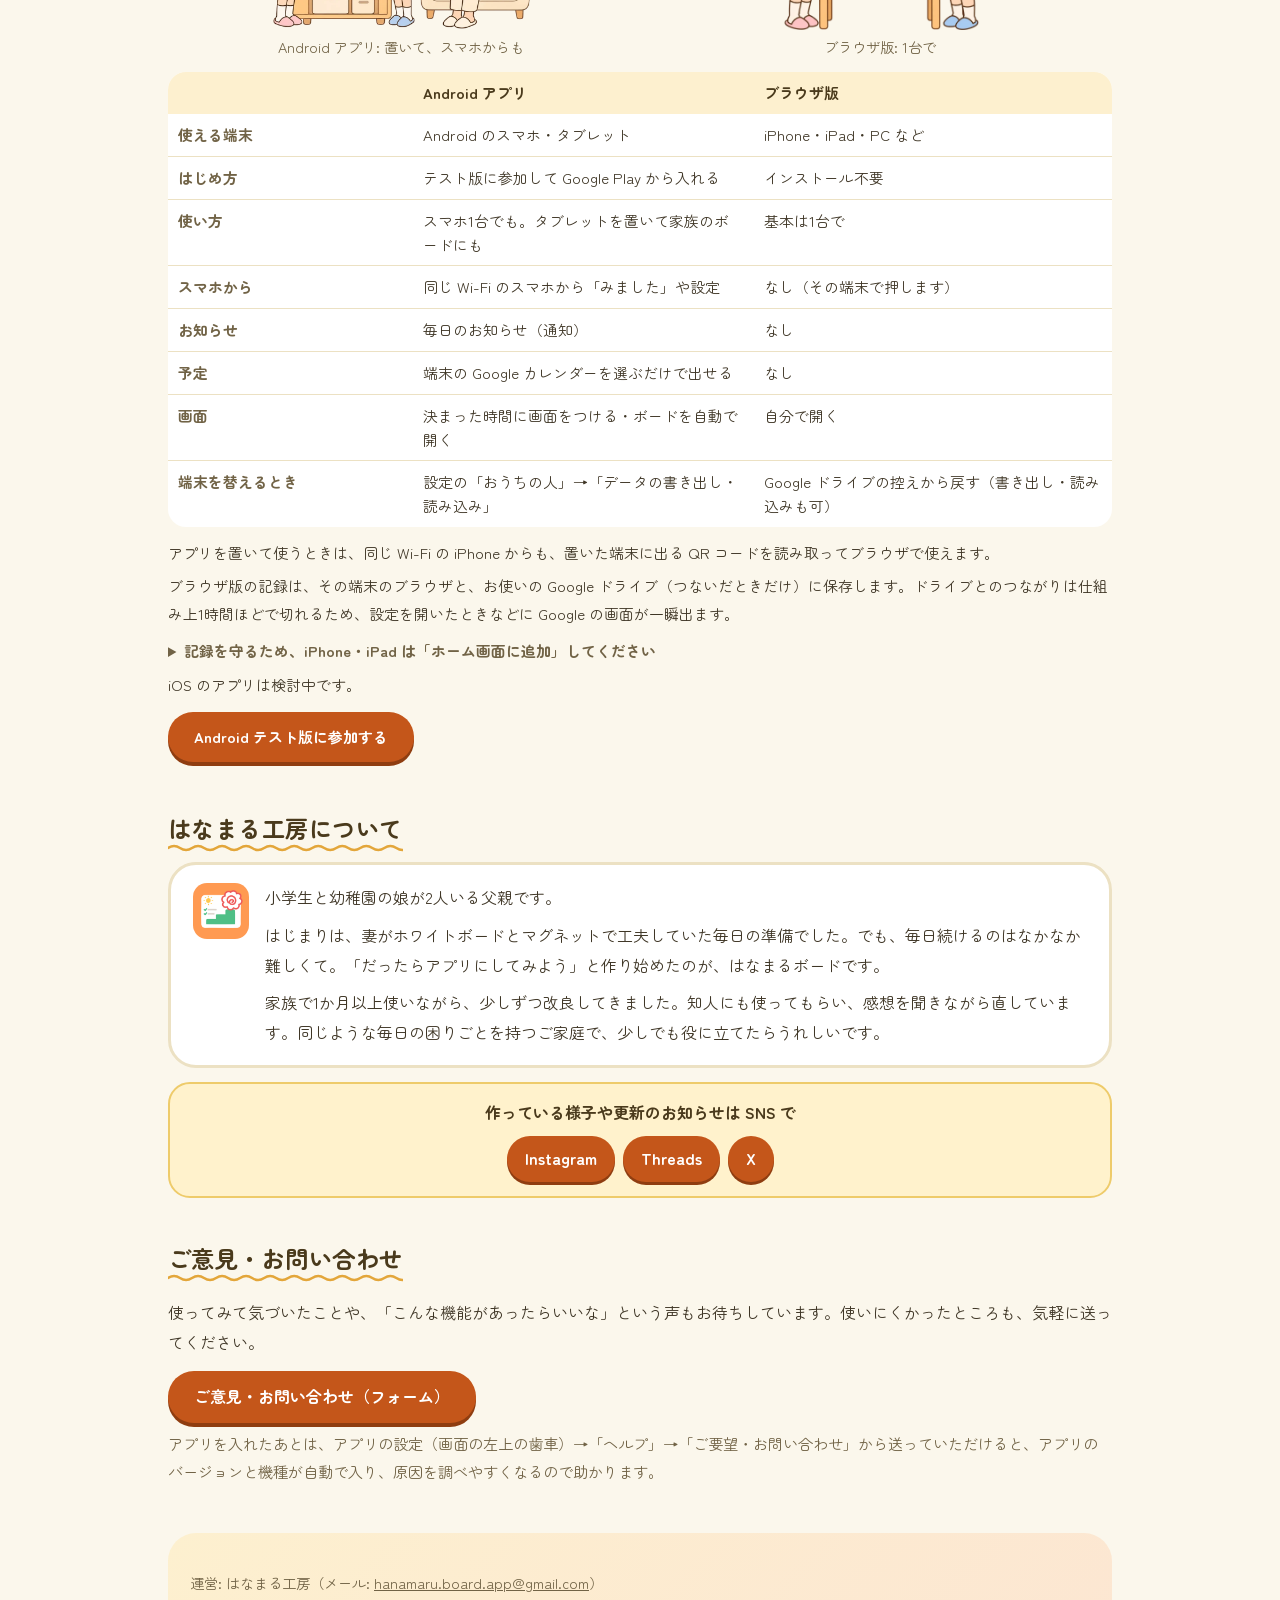
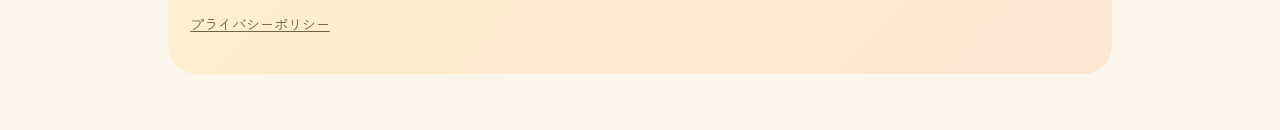
==== commit ea56e68a: "トップのいちばん上の絵を動画に（スマホは文字と参加ボタンの下）。女の子の絵はリンクを貼ったときのカードの画像に（index と join に og:image）。せまいスマホで言葉の途中で折れないよう" ====
--- a/index.html
+++ b/index.html
@@ -7,6 +7,17 @@
 <meta name="color-scheme" content="light">
 <meta name="description" content="はなまるボード。今日がわかる。自分でできる。「着替えた？」「傘持った？」毎朝の声かけを、少し減らせたら。子どもが自分で今日の予定ややることを確かめられるアプリです。スマホ1台からでも、余ったタブレットをリビングに置いても使えます。">
 <link rel="icon" href="img/icon.png">
+<!-- リンクを貼ったときのカード（2026-11-26。画像は EchoMonitor の docs/store/ogp.html で撮る） -->
+<meta property="og:type" content="website">
+<meta property="og:site_name" content="はなまるボード">
+<meta property="og:title" content="はなまるボード">
+<meta property="og:description" content="今日がわかる。自分でできる。「着替えた？」「傘持った？」毎朝の声かけを、少し減らせたら。子どもが自分で今日の予定ややることを確かめられるアプリです。">
+<meta property="og:url" content="https://hanamarukobo.github.io/">
+<meta property="og:image" content="https://hanamarukobo.github.io/img/ogp.png">
+<meta property="og:image:width" content="1200">
+<meta property="og:image:height" content="630">
+<meta property="og:image:alt" content="はなまるボード。今日がわかる。自分でできる。リビングのタブレットを女の子が押している絵">
+<meta name="twitter:card" content="summary_large_image">
 <link rel="preconnect" href="https://fonts.googleapis.com"><link rel="preconnect" href="https://fonts.gstatic.com" crossorigin>
 <link href="https://fonts.googleapis.com/css2?family=Zen+Maru+Gothic:wght@400;500;700&display=swap" rel="stylesheet">
 <style>
@@ -24,7 +35,7 @@
 .lead{font-size:1.02em;margin:16px 0 0}
 .easy{display:inline-block;margin:14px 0 0;padding:4px 14px;border-radius:999px;background:#fff2cc;color:#855f0a;font-weight:700}
 .hero-art{position:relative;z-index:1}
-.hero-art img{width:100%;height:auto;display:block}
+.hero-art .demo{margin:0}
 h2{font-size:1.45em;margin:44px 0 12px;line-height:1.4}
 h2.sec{display:inline-block;position:relative;z-index:0}
 .start{display:grid;grid-template-columns:1fr 1fr;gap:18px;margin:26px 0}
@@ -76,7 +87,7 @@
 @media (max-width:560px){.news{flex-direction:column;gap:2px;padding:10px 16px}}
 @media(max-width:700px){
  .hero{grid-template-columns:1fr;padding:22px 18px;border-radius:28px}
- .hero-art{order:-1;max-width:300px;margin:0 auto}
+ .hero-art .demo{margin-top:4px}
  .start,.shots{grid-template-columns:1fr}
  h1{font-size:1.75em}
  .diagram svg.wide{display:none}.diagram svg.narrow{display:block}
@@ -92,6 +103,7 @@
 h2.sec::after{content:"";position:absolute;left:0;right:0;bottom:-9px;height:10px;background:url("data:image/svg+xml,%3Csvg%20xmlns='http://www.w3.org/2000/svg'%20width='720'%20height='10'%3E%3Cpath%20d='M0%205%20Q6%201%2012%205%20T24%205%20Q30%201%2036%205%20T48%205%20Q54%201%2060%205%20T72%205%20Q78%201%2084%205%20T96%205%20Q102%201%20108%205%20T120%205%20Q126%201%20132%205%20T144%205%20Q150%201%20156%205%20T168%205%20Q174%201%20180%205%20T192%205%20Q198%201%20204%205%20T216%205%20Q222%201%20228%205%20T240%205%20Q246%201%20252%205%20T264%205%20Q270%201%20276%205%20T288%205%20Q294%201%20300%205%20T312%205%20Q318%201%20324%205%20T336%205%20Q342%201%20348%205%20T360%205%20Q366%201%20372%205%20T384%205%20Q390%201%20396%205%20T408%205%20Q414%201%20420%205%20T432%205%20Q438%201%20444%205%20T456%205%20Q462%201%20468%205%20T480%205%20Q486%201%20492%205%20T504%205%20Q510%201%20516%205%20T528%205%20Q534%201%20540%205%20T552%205%20Q558%201%20564%205%20T576%205%20Q582%201%20588%205%20T600%205%20Q606%201%20612%205%20T624%205%20Q630%201%20636%205%20T648%205%20Q654%201%20660%205%20T672%205%20Q678%201%20684%205%20T696%205%20Q702%201%20708%205%20T720%205'%20fill='none'%20stroke='%23e3a63a'%20stroke-width='2.5'%20stroke-linecap='round'/%3E%3C/svg%3E") 0 0 no-repeat}
 h2.sec{margin-bottom:18px}
 .copy::after{content:" ✿";color:#e8913a;font-size:.8em}
+@media(max-width:400px){.copy::after{content:none}}/* せまいスマホで花だけが1行に落ちるので出さない（11-26） */
 li::marker{color:#d9a521}
 .tag{border-color:#d9a521}
 .shots img:nth-child(odd){box-shadow:0 6px 0 #eecb6a,0 10px 24px rgba(80,60,30,.10)}
@@ -106,7 +118,8 @@
 .safe-lead{margin:0 0 8px}
 .safe ul{margin:0}
 .safe-more{margin:10px 0 0;font-size:.95em}
-/* 2026-11-22 組み直し: つかみ → 動画 → 使ってみる → できること（体験4つ）→ 安心 → ちがい → 作り手 → ご意見 */
+/* 2026-11-22 組み直し（11-26 に動画をつかみの中へ）: つかみ → 動画 → 使ってみる → できること（体験4つ）→ 安心 → ちがい → 作り手 → ご意見 */
+.hook span,.copy span{display:inline-block}
 .hook{font-family:var(--hf);font-weight:700;font-size:1.15em;color:var(--ink);margin:16px 0 0;line-height:1.7}
 .hero .lead{margin-top:8px}
 .hero-cta{margin:16px 0 0;display:flex;flex-wrap:wrap;gap:10px 18px;align-items:center}
@@ -173,38 +186,40 @@
     <div class="hero-text">
       <img class="logo" src="img/icon.png" alt="">
       <h1>はなまるボード</h1>
-      <p class="copy">今日がわかる。自分でできる。</p>
-      <p class="hook">「着替えた？」「傘持った？」<br>毎朝の声かけを、少し減らせたら。</p>
+      <p class="copy">今日がわかる。<span>自分でできる。</span></p>
+      <p class="hook">「着替えた？」<span>「傘持った？」</span><br>毎朝の声かけを、<span>少し減らせたら。</span></p>
       <p class="lead">はなまるボードは、子どもが自分で今日の予定や、やることを確認できるアプリです。余ったタブレットをリビングに置いて、家族で使えます。スマホ1台からでも始められます。</p>
       <p class="hero-cta"><a class="btn to-android" href="join.html">Android テスト版に参加する</a><a class="text-link" href="#start">iPhone・iPad の方は</a></p>
       <p class="recruit">Android アプリは、Google Play で公開する前のテスト版の参加者を募集しています（無料）。</p>
     </div>
-    <div class="hero-art"><img src="img/hero.webp" alt="" width="917" height="849"></div>
+    <div class="hero-art">
+    <!-- 使っているところの動画（音なし・くり返し）。縦長の画面（スマホ）は縦の動画、横長は横の動画（元は EchoMonitor の docs/video/）。
+         2026-11-26 にいちばん上の絵（img/hero.webp）の場所へ移した。PC は右の列、スマホは文字とボタンの下。絵はリンクを貼ったときの画像（img/ogp.png）に使う。
+         動きを減らす設定の人には自動で流さず、再生ボタンを出す -->
+    <figure class="demo">
+      <video id="demo" width="960" height="600" muted loop playsinline preload="metadata" aria-label="使っているところ。子どもが天気と予定を見て、やることを自分で押し、おうちの人が「みました」を押すと はなまる。できることが少しずつ増えていく"></video>
+      <noscript><video src="img/demo.mp4" poster="img/demo-poster.webp" width="960" height="600" controls muted playsinline></video></noscript>
+      <figcaption>使っているところ（約25秒・音なし）</figcaption>
+    </figure>
+    <script>
+    (function () {
+      var v = document.getElementById("demo");
+      var port = window.matchMedia && matchMedia("(max-aspect-ratio: 3/4) and (max-width: 700px)").matches;
+      if (port) { v.className = "port"; v.width = 540; v.height = 960; }
+      v.poster = port ? "img/demo-port-poster.webp" : "img/demo-poster.webp";
+      v.src = port ? "img/demo-port.mp4" : "img/demo.mp4";
+      if (window.matchMedia && matchMedia("(prefers-reduced-motion: reduce)").matches) { v.controls = true; return; }
+      v.autoplay = true; var p = v.play(); if (p && p.catch) p.catch(function () {});
+      v.addEventListener("click", function () { if (v.paused) v.play(); else v.pause(); });
+    })();
+    </script>
+    </div>
   </header>
   <aside class="news" aria-label="最新のお知らせ"><b>最新のお知らせ</b><ul>
     <li><time datetime="2026-11-26">11/26</time>おさいふの「ほしいもの」で「かえた！」を押したとき、確かめの窓を出して確実に記録されるようにしました（0.1.40）</li>
     <li><time datetime="2026-11-26">11/26</time>もくひょうのごほうびを6つまで用意して、子どもが選べるようにしました（0.1.39）</li>
   </ul></aside>
 
-  <!-- 使っているところの動画（音なし・くり返し）。縦長の画面（スマホ）は縦の動画、横長は横の動画（元は EchoMonitor の docs/video/）。
-       動きを減らす設定の人には自動で流さず、再生ボタンを出す -->
-  <figure class="demo">
-    <video id="demo" width="960" height="600" muted loop playsinline preload="metadata" aria-label="使っているところ。子どもが天気と予定を見て、やることを自分で押し、おうちの人が「みました」を押すと はなまる。できることが少しずつ増えていく"></video>
-    <noscript><video src="img/demo.mp4" poster="img/demo-poster.webp" width="960" height="600" controls muted playsinline></video></noscript>
-    <figcaption>使っているところ（約25秒・音なし）</figcaption>
-  </figure>
-  <script>
-  (function () {
-    var v = document.getElementById("demo");
-    var port = window.matchMedia && matchMedia("(max-aspect-ratio: 3/4) and (max-width: 700px)").matches;
-    if (port) { v.className = "port"; v.width = 540; v.height = 960; }
-    v.poster = port ? "img/demo-port-poster.webp" : "img/demo-poster.webp";
-    v.src = port ? "img/demo-port.mp4" : "img/demo.mp4";
-    if (window.matchMedia && matchMedia("(prefers-reduced-motion: reduce)").matches) { v.controls = true; return; }
-    v.autoplay = true; var p = v.play(); if (p && p.catch) p.catch(function () {});
-    v.addEventListener("click", function () { if (v.paused) v.play(); else v.pause(); });
-  })();
-  </script>
 
   <h2 class="sec" id="start">使ってみる</h2>
   <div class="start">
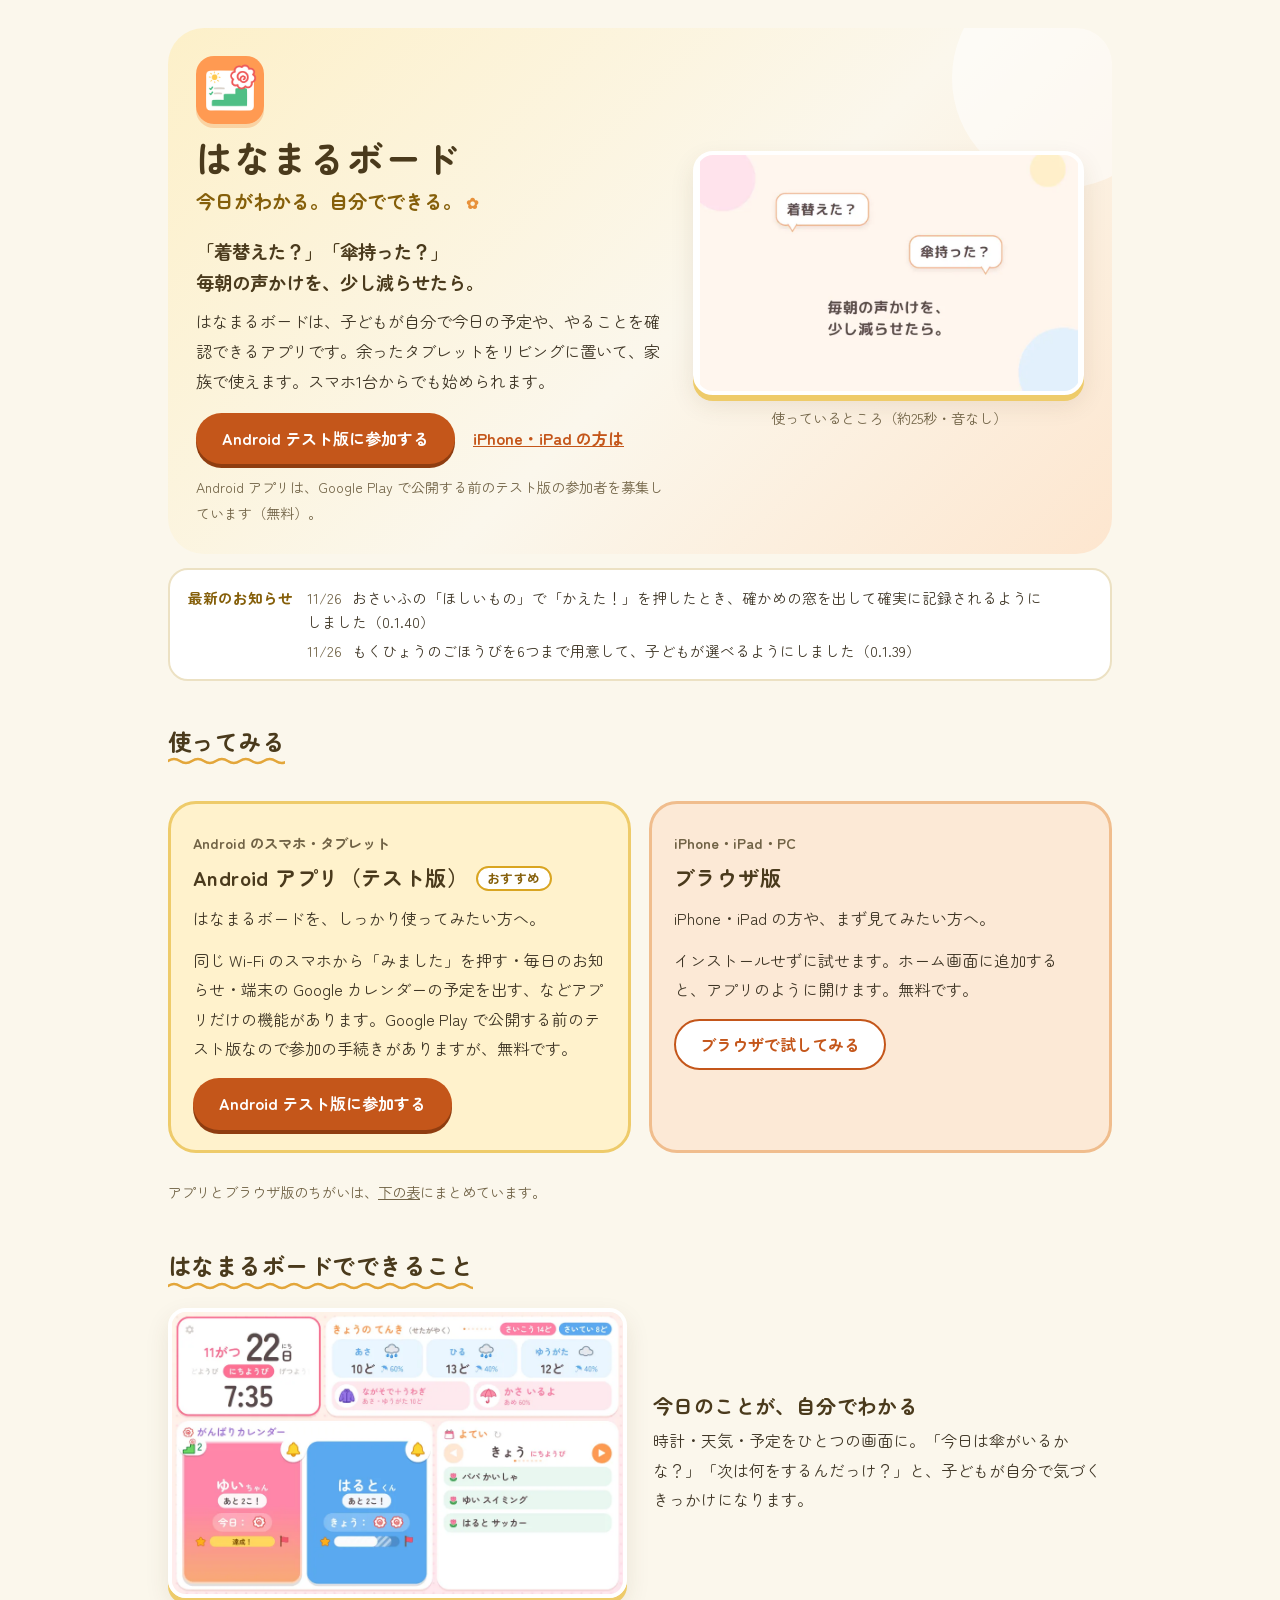
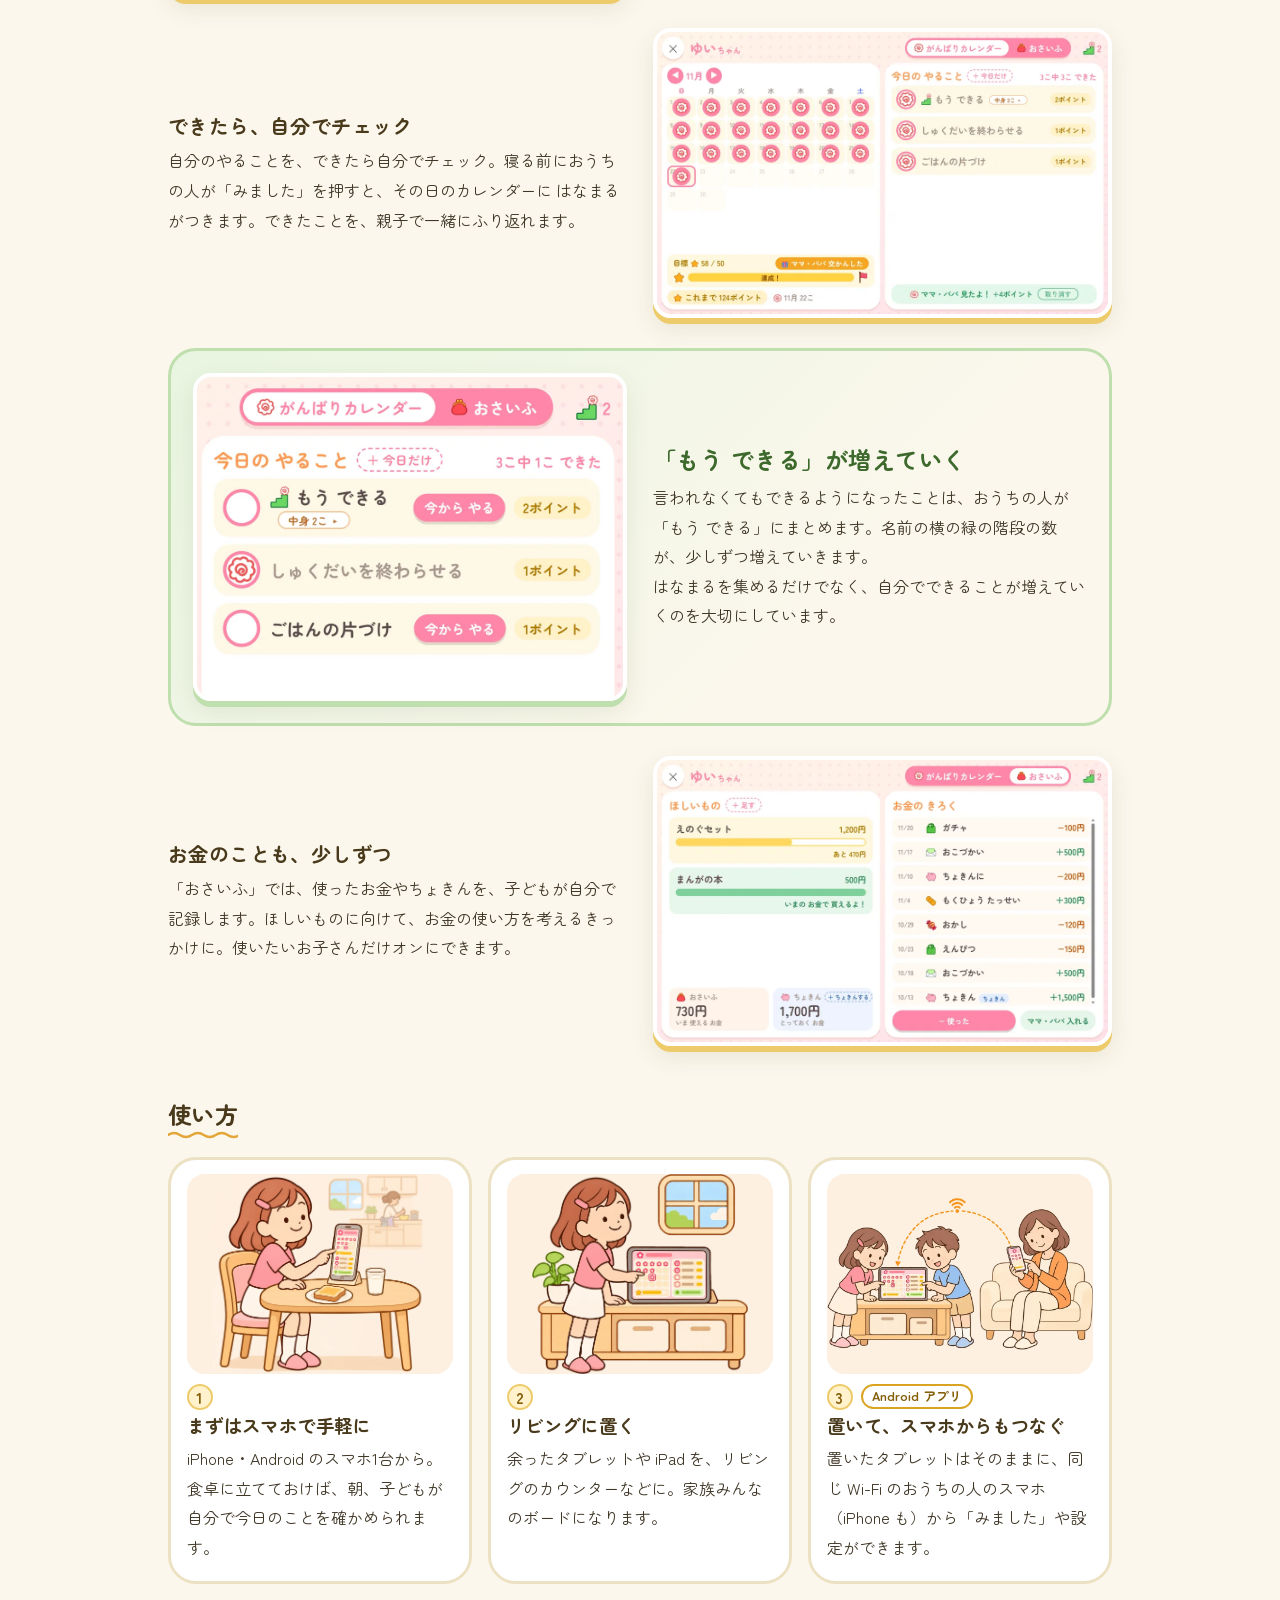
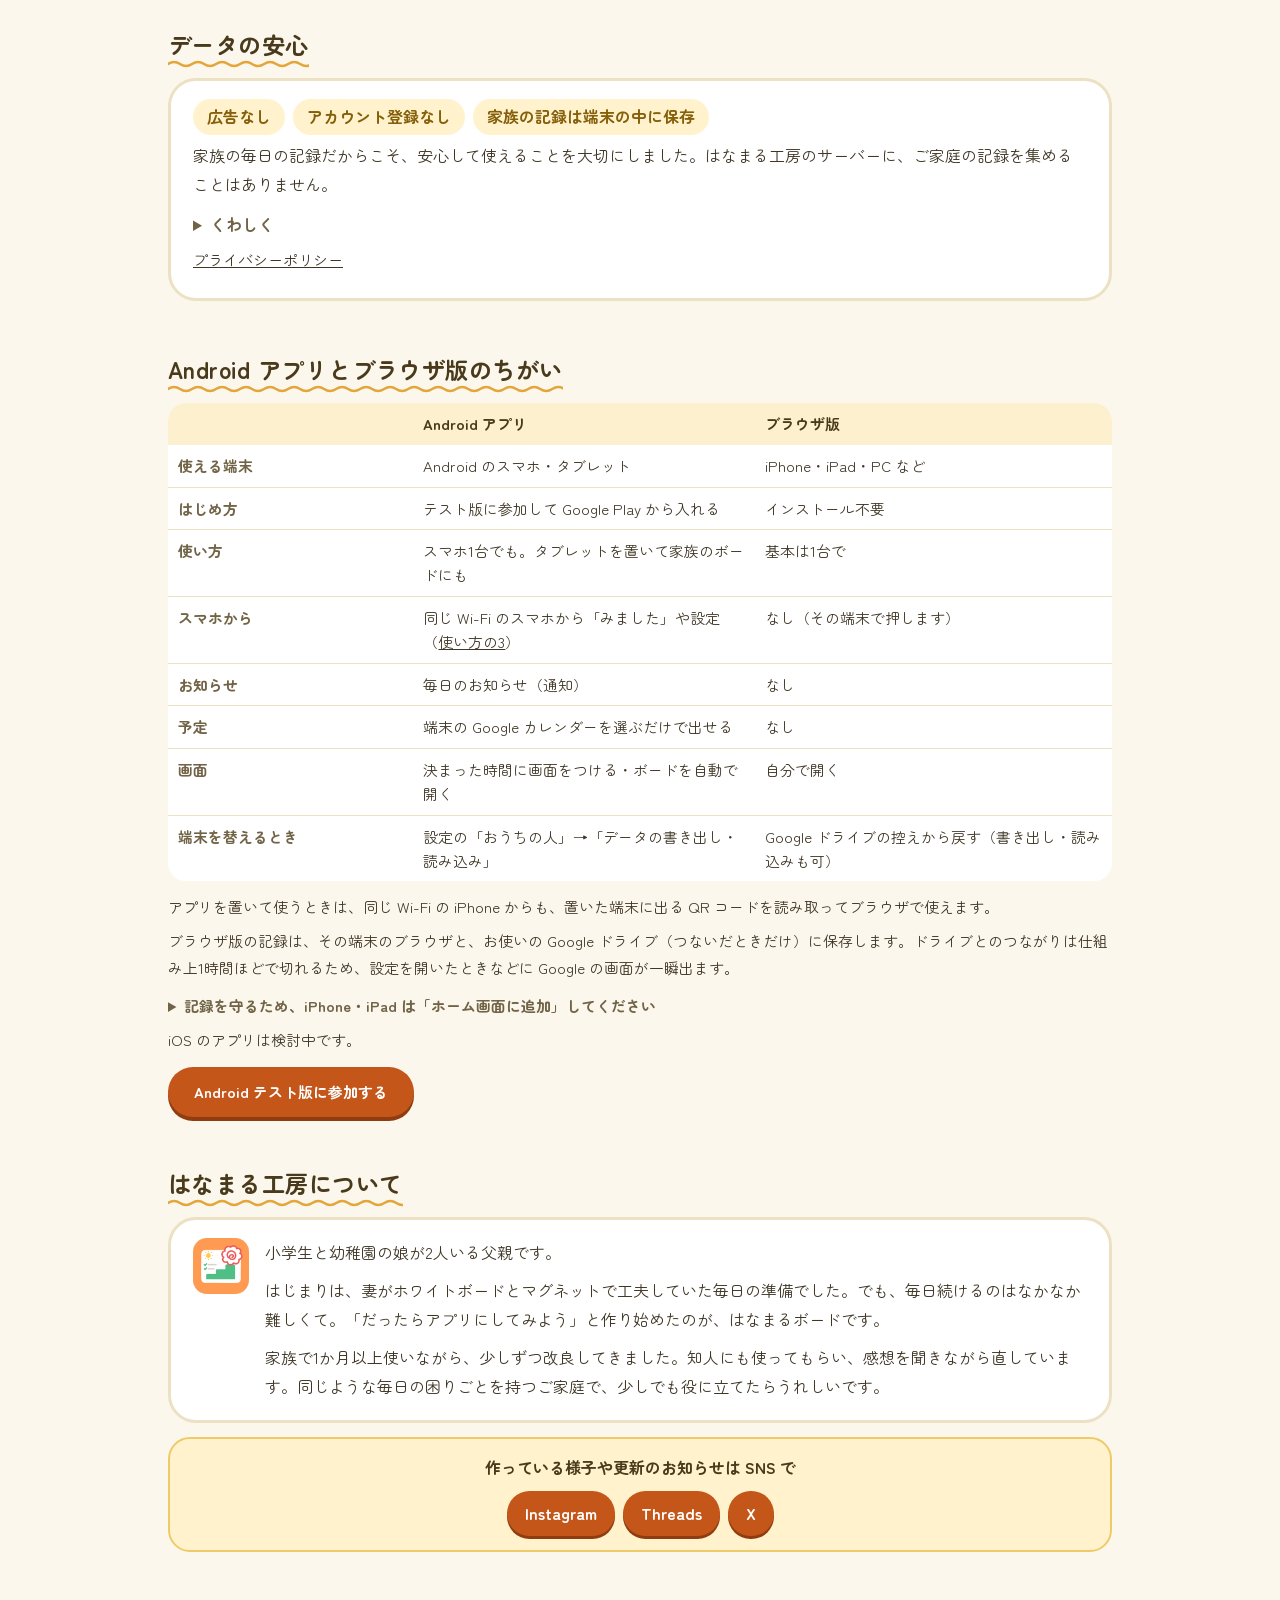
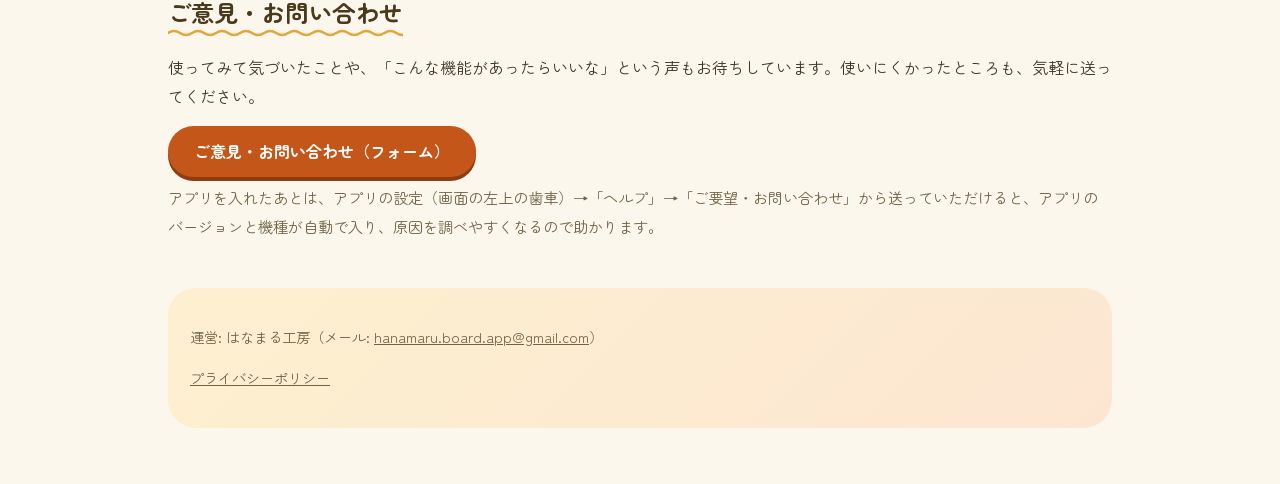
==== commit 3b464f56: "トップに「使い方」の欄（まずはスマホで・リビングに置く・置いてスマホからもつなぐ）。ちがいは表だけにして、スマホからの行から使い方へリンク" ====
--- a/index.html
+++ b/index.html
@@ -143,9 +143,18 @@
 .safe details,.ways-notes details{margin-top:10px}
 .safe summary,.ways-notes summary{cursor:pointer;color:var(--muted);font-weight:700}
 .safe details ul{margin-top:8px}
-.ways-pics{display:grid;grid-template-columns:1fr 1fr;gap:14px;margin:6px 0 12px}
-.ways-pics figure{margin:0;text-align:center;font-size:.9em;color:var(--muted)}
-.ways-pics img{width:100%;max-width:260px;height:150px;object-fit:contain;display:block;margin:0 auto 4px}
+/* 使い方（11-27）: 3枚のカード。絵は同じクリームの枠に（use-phone は背景つき、ほかは透明） */
+.uses{display:grid;grid-template-columns:repeat(3,1fr);gap:16px;margin:8px 0 0}
+.use{background:var(--card);border:3px solid var(--line);border-radius:28px;padding:14px 16px 18px;display:flex;flex-direction:column}
+.use figure{margin:0 0 10px;background:#fdf0e0;border-radius:18px;height:200px;display:flex;align-items:center;justify-content:center;overflow:hidden}
+.use img{max-width:100%;max-height:100%;width:auto;height:auto;display:block}
+.use-step{margin:0;font-family:var(--hf);font-weight:700;color:var(--accent-d);display:flex;align-items:center;gap:8px}
+.use-step .tag{margin:0;font-size:.8em}
+.use h3{margin:2px 0 6px;font-size:1.15em;line-height:1.45}
+.use p{margin:0}
+.use .nw{white-space:nowrap}
+.use-step b{display:inline-flex;align-items:center;justify-content:center;width:1.7em;height:1.7em;border-radius:50%;background:var(--c1);border:2px solid var(--c1b);font-size:.95em}
+@media(max-width:700px){.uses{grid-template-columns:1fr;gap:14px}.use figure{height:220px}}
 .cmp{width:100%;border-collapse:collapse;font-size:.93em;background:var(--card);border-radius:18px;overflow:hidden}
 .cmp th,.cmp td{padding:9px 10px;border-bottom:1px solid var(--line);text-align:left;vertical-align:top;line-height:1.6}
 .cmp thead th{background:#fdf0cf;color:var(--ink);font-family:var(--hf)}
@@ -194,7 +203,7 @@
     </div>
     <div class="hero-art">
     <!-- 使っているところの動画（音なし・くり返し）。縦長の画面（スマホ）は縦の動画、横長は横の動画（元は EchoMonitor の docs/video/）。
-         2026-11-26 にいちばん上の絵（img/hero.webp）の場所へ移した。PC は右の列、スマホは文字とボタンの下。絵はリンクを貼ったときの画像（img/ogp.png）に使う。
+         2026-11-26 にいちばん上の絵（img/hero.webp）の場所へ移した。PC は右の列、スマホは文字とボタンの下。絵はリンクを貼ったときの画像（img/ogp.png）と、下の「使い方」の2に使う。
          動きを減らす設定の人には自動で流さず、再生ボタンを出す -->
     <figure class="demo">
       <video id="demo" width="960" height="600" muted loop playsinline preload="metadata" aria-label="使っているところ。子どもが天気と予定を見て、やることを自分で押し、おうちの人が「みました」を押すと はなまる。できることが少しずつ増えていく"></video>
@@ -273,6 +282,29 @@
     </section>
   </div>
 
+  <!-- 使い方（2026-11-27）: 暮らしの切り口で3つ。手軽なほうから順に。3つめだけ Android アプリ。絵はこの欄にまとめ、下の「ちがい」は表だけ -->
+  <h2 class="sec" id="use">使い方</h2>
+  <div class="uses">
+    <section class="use">
+      <figure><img src="img/use-phone.webp" alt="朝の食卓で、スタンドに立てたスマホを女の子が自分で指さして見ている" loading="lazy"></figure>
+      <p class="use-step"><b>1</b></p>
+      <h3>まずはスマホで手軽に</h3>
+      <p>iPhone・Android のスマホ1台から。食卓に立てておけば、朝、子どもが自分で今日のことを確かめられます。</p>
+    </section>
+    <section class="use">
+      <figure><img src="img/hero.webp" alt="リビングの棚に置いたタブレットを、女の子が押している" loading="lazy"></figure>
+      <p class="use-step"><b>2</b></p>
+      <h3>リビングに置く</h3>
+      <p>余ったタブレットや iPad を、リビングのカウンターなどに。家族みんなのボードになります。</p>
+    </section>
+    <section class="use">
+      <figure><img src="img/site-android.webp" alt="置いたタブレットを子どもが押し、おうちの人はソファのスマホからつないでいる" loading="lazy"></figure>
+      <p class="use-step"><b>3</b><span class="tag">Android アプリ</span></p>
+      <h3>置いて、スマホからもつなぐ</h3>
+      <p>置いたタブレットはそのままに、同じ <span class="nw">Wi-Fi</span> のおうちの人のスマホ（iPhone も）から「みました」や設定ができます。</p>
+    </section>
+  </div>
+
   <h2 class="sec">データの安心</h2>
   <section class="safe">
     <ul class="badges"><li>広告なし</li><li>アカウント登録なし</li><li>家族の記録は端末の中に保存</li></ul>
@@ -291,17 +323,13 @@
   </section>
 
   <h2 class="sec" id="ways">Android アプリとブラウザ版のちがい</h2>
-  <div class="ways-pics">
-    <figure><img src="img/site-android.webp" alt="置いたタブレットを子どもが押し、おうちの人はソファのスマホからつないでいる" loading="lazy">Android アプリ: 置いて、スマホからも</figure>
-    <figure><img src="img/site-browser.webp" alt="子ども2人が、1台のタブレットを押している" loading="lazy">ブラウザ版: 1台で</figure>
-  </div>
   <table class="cmp">
     <thead><tr><th></th><th>Android アプリ</th><th>ブラウザ版</th></tr></thead>
     <tbody>
       <tr><th>使える端末</th><td>Android のスマホ・タブレット</td><td>iPhone・iPad・PC など</td></tr>
       <tr><th>はじめ方</th><td>テスト版に参加して Google Play から入れる</td><td>インストール不要</td></tr>
       <tr><th>使い方</th><td>スマホ1台でも。タブレットを置いて家族のボードにも</td><td>基本は1台で</td></tr>
-      <tr><th>スマホから</th><td>同じ Wi-Fi のスマホから「みました」や設定</td><td>なし（その端末で押します）</td></tr>
+      <tr><th>スマホから</th><td>同じ Wi-Fi のスマホから「みました」や設定（<a href="#use">使い方の3</a>）</td><td>なし（その端末で押します）</td></tr>
       <tr><th>お知らせ</th><td>毎日のお知らせ（通知）</td><td>なし</td></tr>
       <tr><th>予定</th><td>端末の Google カレンダーを選ぶだけで出せる</td><td>なし</td></tr>
       <tr><th>画面</th><td>決まった時間に画面をつける・ボードを自動で開く</td><td>自分で開く</td></tr>
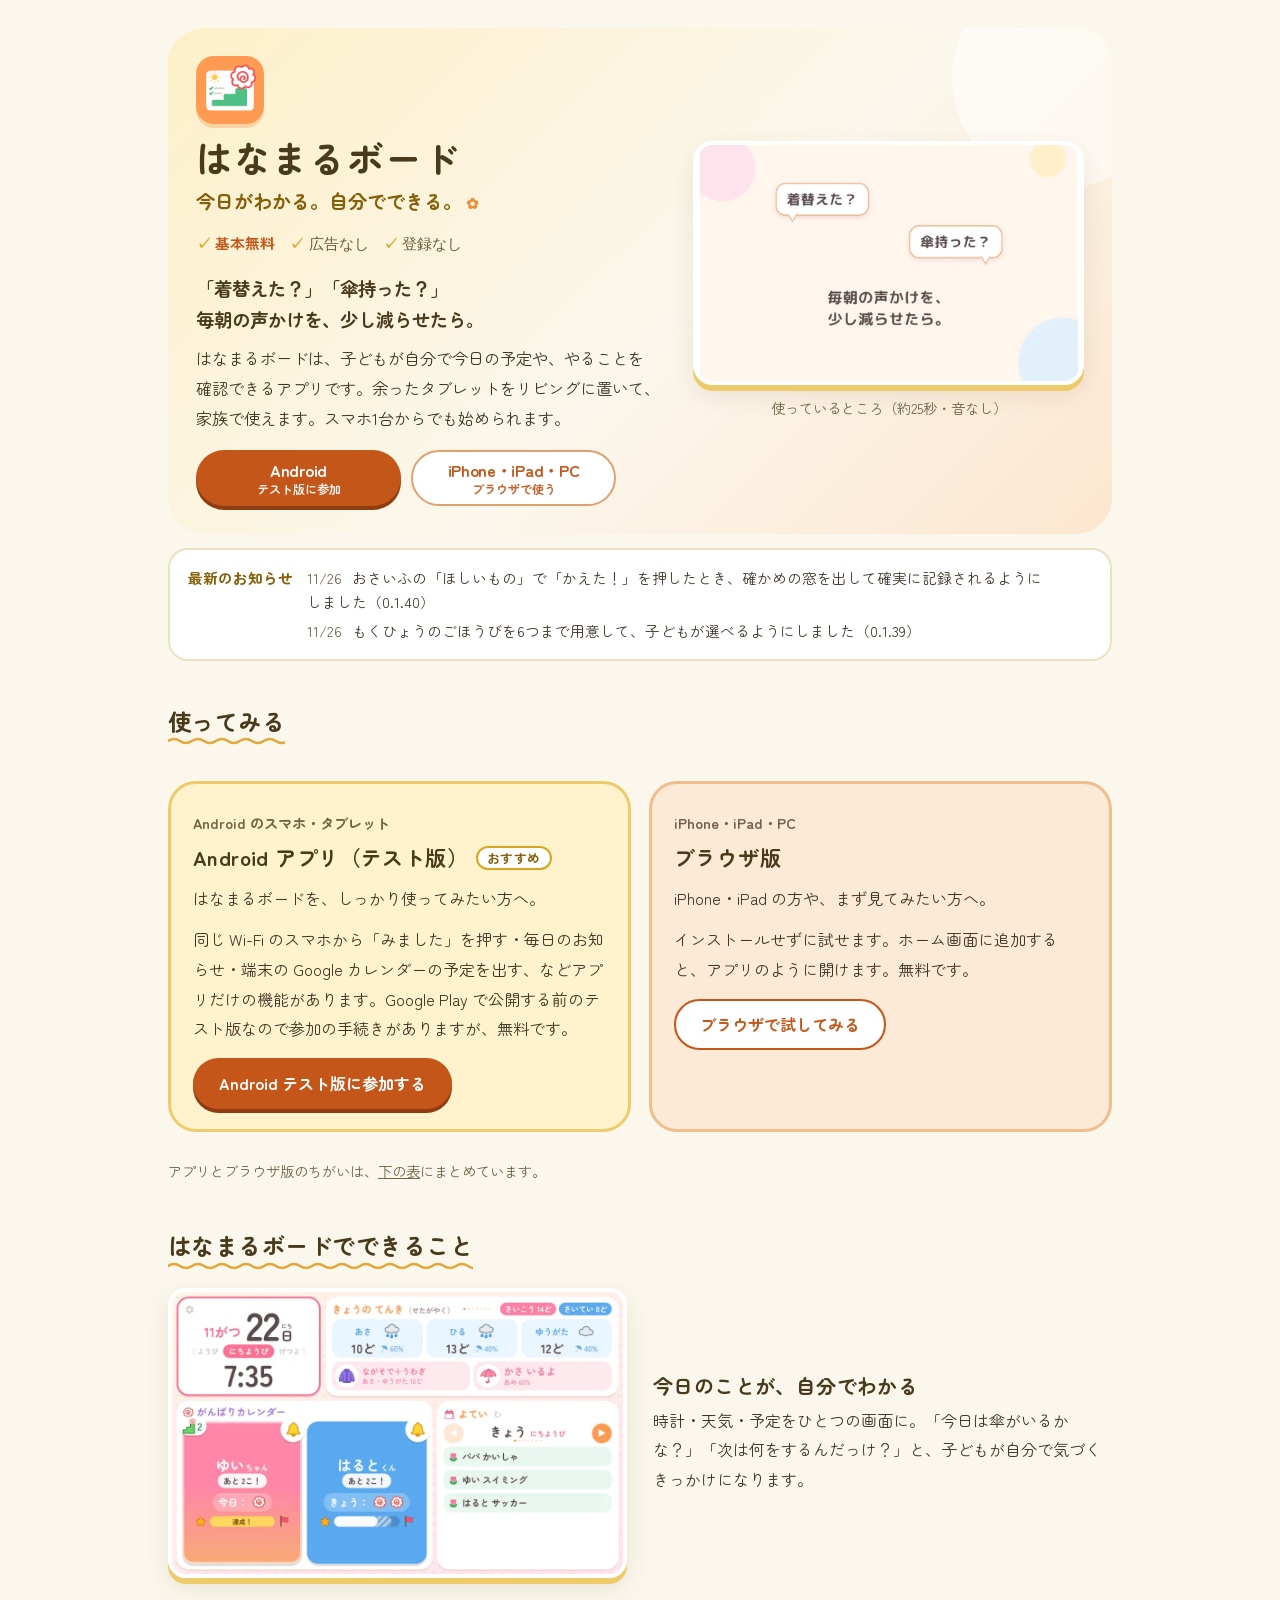
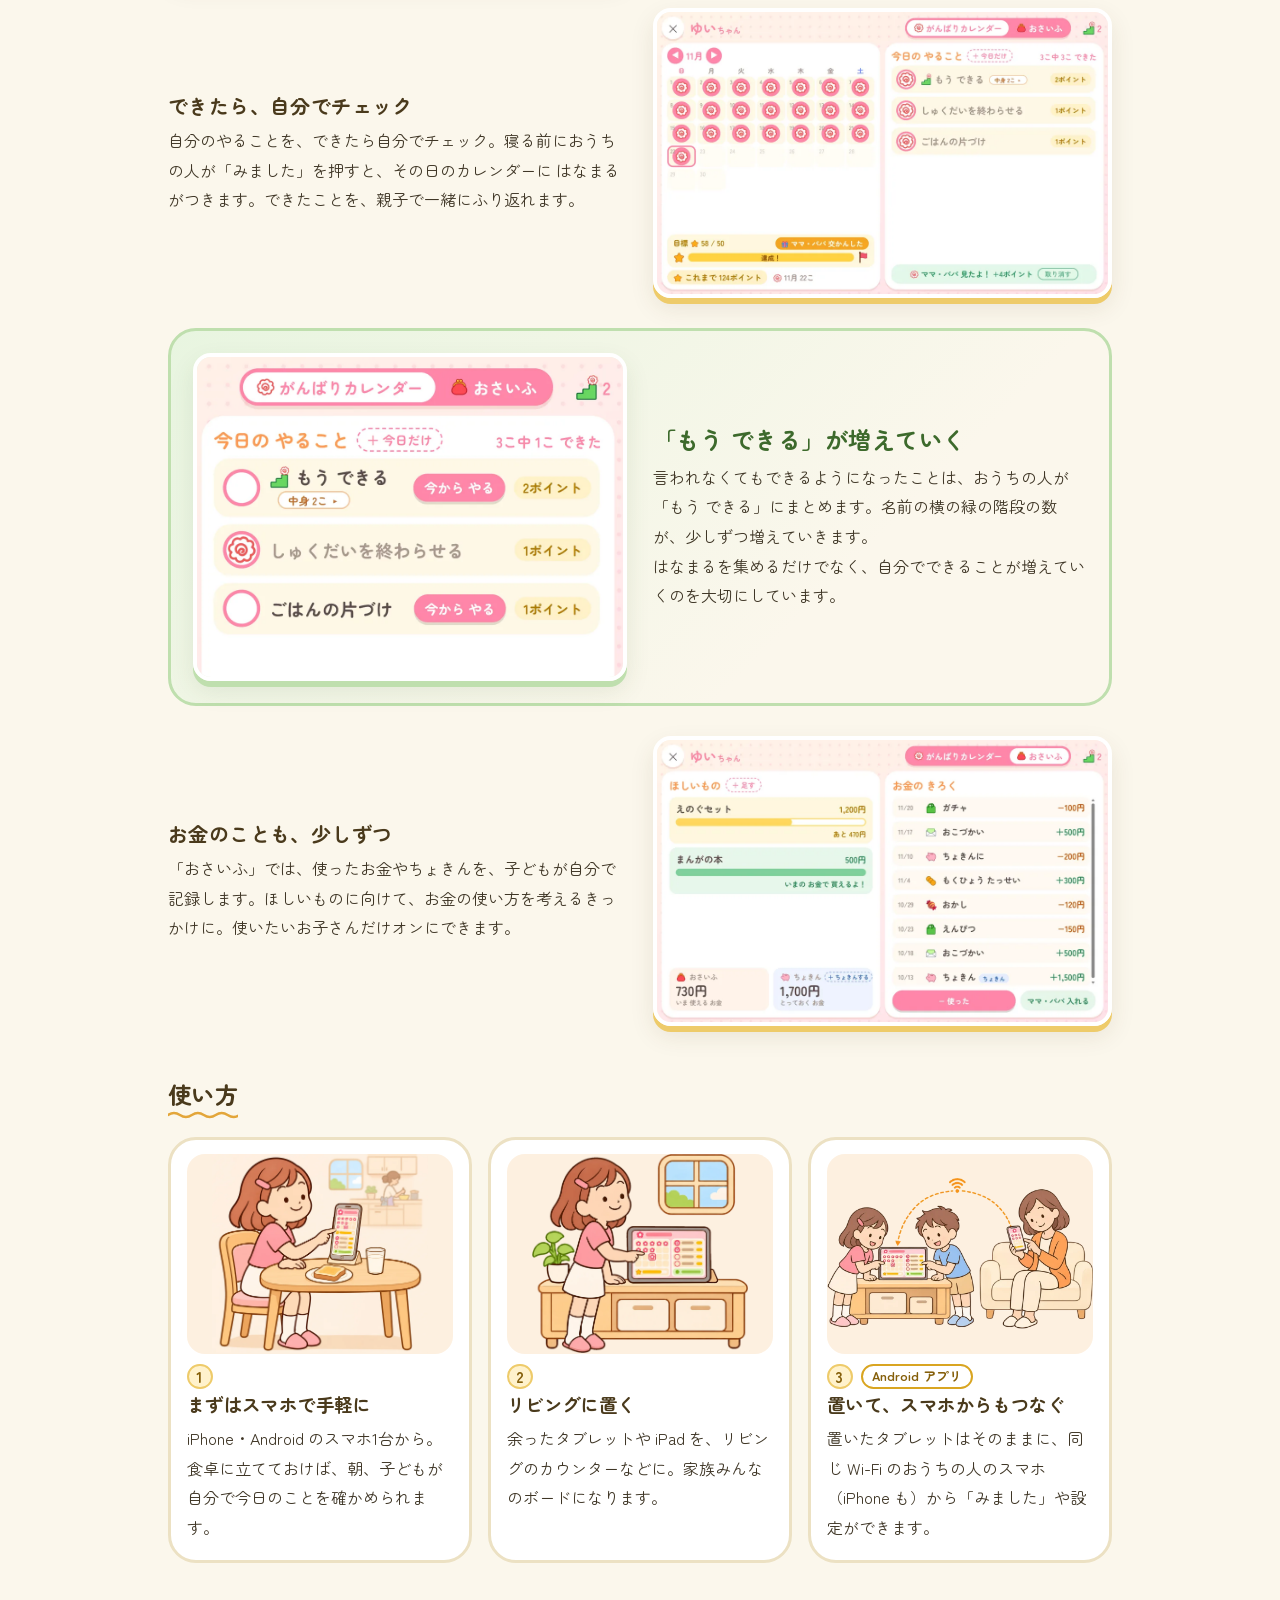
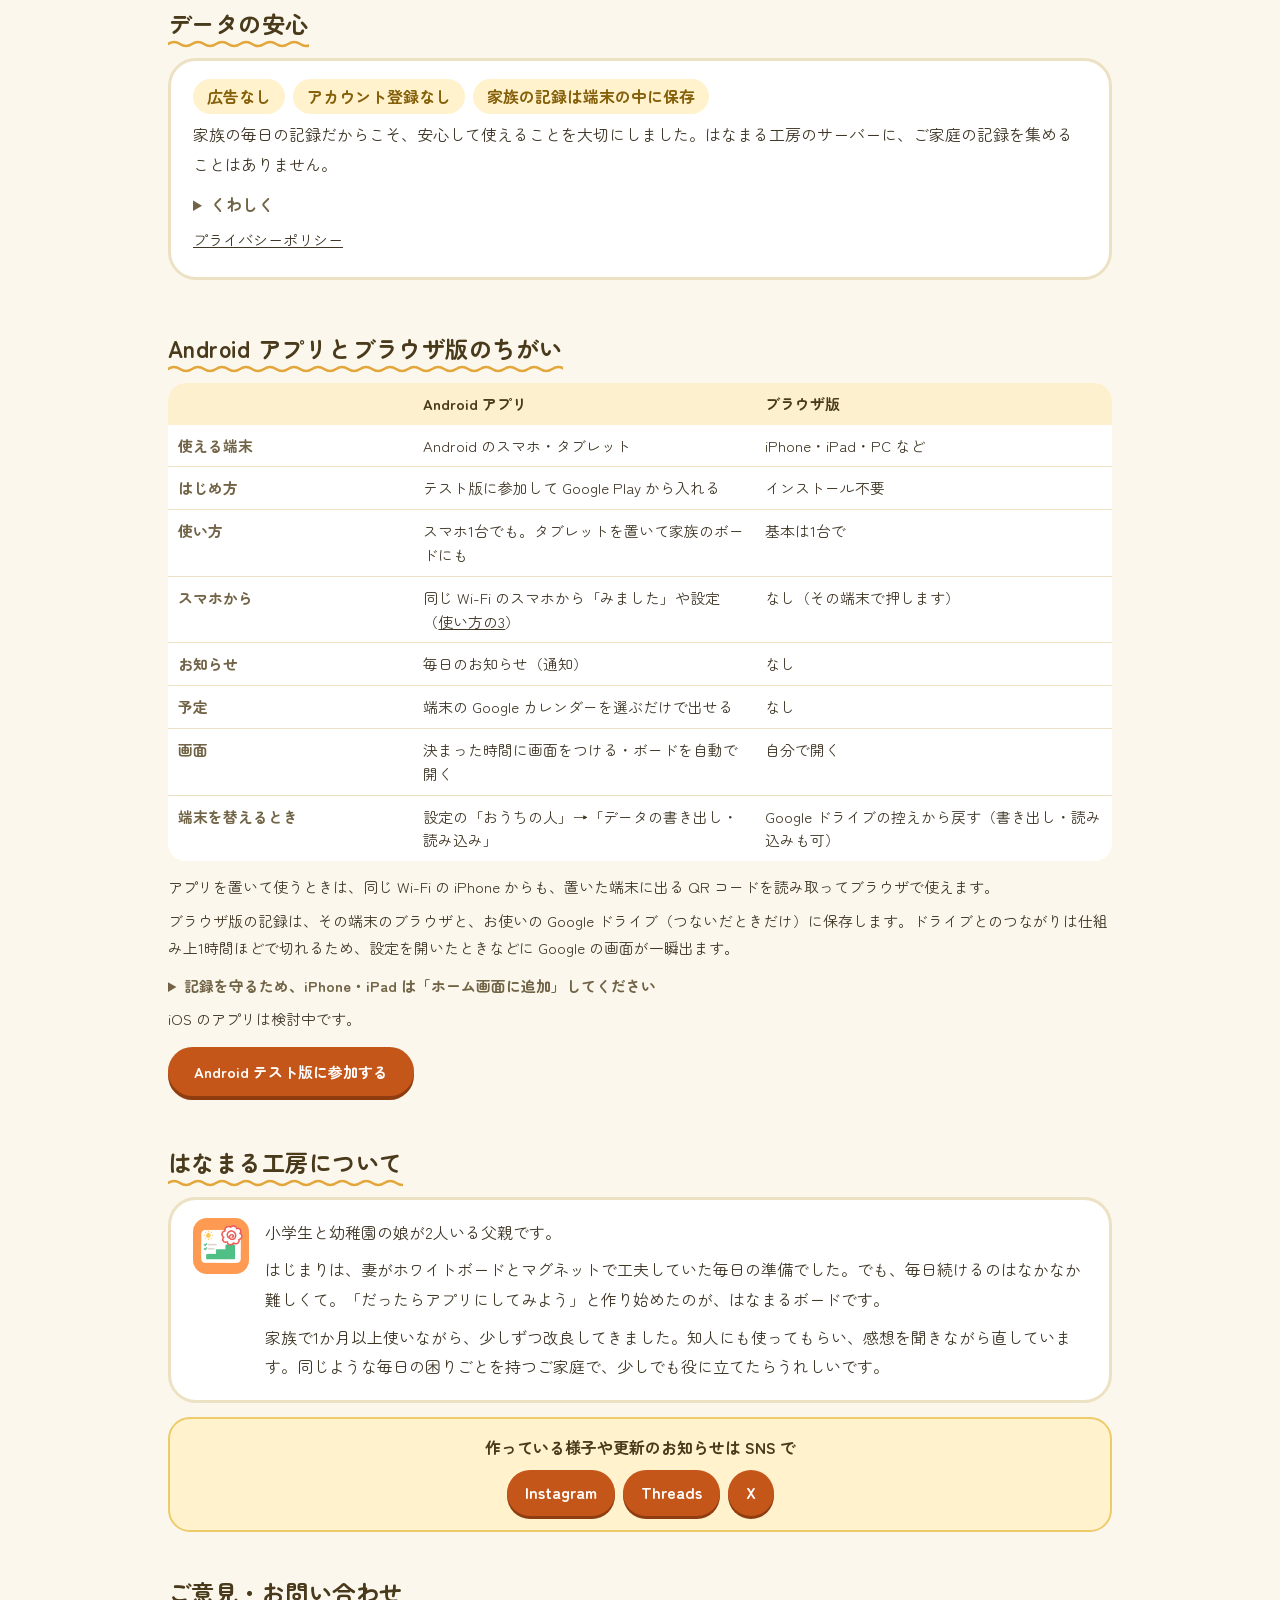
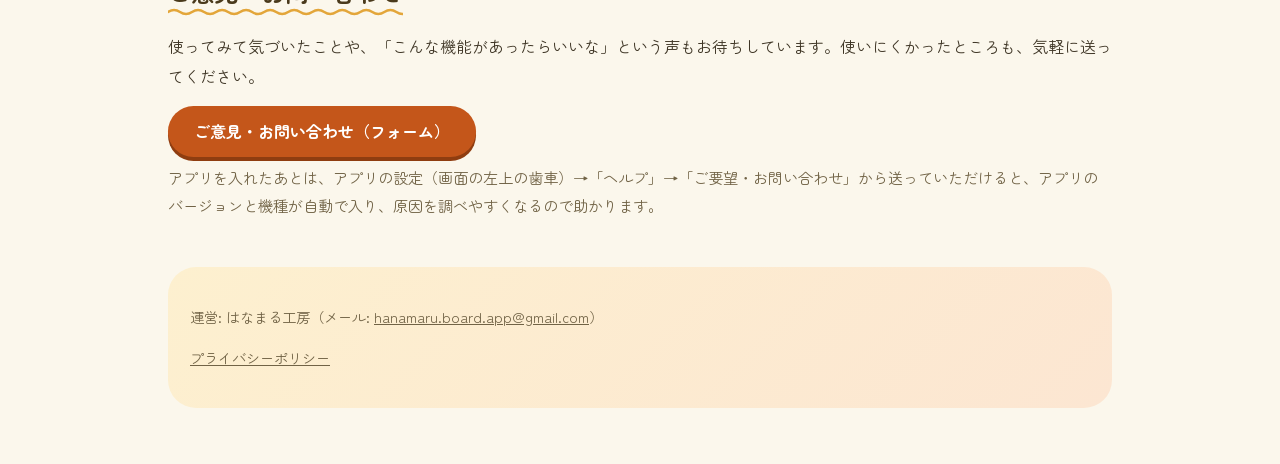
==== commit 17e2b98f: "トップのスマホ: 右上に女の子の絵、基本無料・広告なし・登録なし、Android と iPhone・iPad・PC の入口を同じ大きさで横並び、動画の上に「使っているところを動画で」、募集の1文を消す" ====
--- a/index.html
+++ b/index.html
@@ -36,6 +36,12 @@
 .easy{display:inline-block;margin:14px 0 0;padding:4px 14px;border-radius:999px;background:#fff2cc;color:#855f0a;font-weight:700}
 .hero-art{position:relative;z-index:1}
 .hero-art .demo{margin:0}
+.hero-girl,.demo-cue{display:none}
+/* 札（11-28）: ボタンに見えない文字だけの ✓。基本無料だけ太いオレンジ。「無料」を消した募集の文の代わり */
+.free{list-style:none;padding:0;margin:10px 0 0;display:flex;flex-wrap:wrap;gap:2px 14px}
+.free li{margin:0;padding:0;color:#6b5d3e;font-weight:500;font-size:.92em;line-height:1.7;white-space:nowrap}
+.free li::before{content:"✓";margin-right:.3em;color:#d9a521;font-weight:700}
+.free li.main{color:var(--btn);font-weight:700}
 h2{font-size:1.45em;margin:44px 0 12px;line-height:1.4}
 h2.sec{display:inline-block;position:relative;z-index:0}
 .start{display:grid;grid-template-columns:1fr 1fr;gap:18px;margin:26px 0}
@@ -88,6 +94,12 @@
 @media(max-width:700px){
  .hero{grid-template-columns:1fr;padding:22px 18px;border-radius:28px}
  .hero-art .demo{margin-top:4px}
+ /* スマホ（11-28）: タイトルとキャッチの右に女の子の絵を、右上の白い円に合わせて置く。動画の上に「下に動画がある」と分かる一言 */
+ .hero-text{--g:min(140px,calc((100vw - 271px)*.88))}
+ .hero-girl{display:block;position:absolute;right:-6px;top:-4px;width:var(--g);height:auto;pointer-events:none}
+ .hero-text .copy{max-width:calc(100% - var(--g) + 4px);line-height:1.45;margin-top:10px}
+ .hero h1{margin-bottom:2px}
+ .demo-cue{display:block;margin:20px 0 8px;text-align:center;font-family:var(--hf);font-weight:700;color:var(--accent-d);font-size:1.02em;line-height:1.5;white-space:nowrap}
  .start,.shots{grid-template-columns:1fr}
  h1{font-size:1.75em}
  .diagram svg.wide{display:none}.diagram svg.narrow{display:block}
@@ -103,7 +115,8 @@
 h2.sec::after{content:"";position:absolute;left:0;right:0;bottom:-9px;height:10px;background:url("data:image/svg+xml,%3Csvg%20xmlns='http://www.w3.org/2000/svg'%20width='720'%20height='10'%3E%3Cpath%20d='M0%205%20Q6%201%2012%205%20T24%205%20Q30%201%2036%205%20T48%205%20Q54%201%2060%205%20T72%205%20Q78%201%2084%205%20T96%205%20Q102%201%20108%205%20T120%205%20Q126%201%20132%205%20T144%205%20Q150%201%20156%205%20T168%205%20Q174%201%20180%205%20T192%205%20Q198%201%20204%205%20T216%205%20Q222%201%20228%205%20T240%205%20Q246%201%20252%205%20T264%205%20Q270%201%20276%205%20T288%205%20Q294%201%20300%205%20T312%205%20Q318%201%20324%205%20T336%205%20Q342%201%20348%205%20T360%205%20Q366%201%20372%205%20T384%205%20Q390%201%20396%205%20T408%205%20Q414%201%20420%205%20T432%205%20Q438%201%20444%205%20T456%205%20Q462%201%20468%205%20T480%205%20Q486%201%20492%205%20T504%205%20Q510%201%20516%205%20T528%205%20Q534%201%20540%205%20T552%205%20Q558%201%20564%205%20T576%205%20Q582%201%20588%205%20T600%205%20Q606%201%20612%205%20T624%205%20Q630%201%20636%205%20T648%205%20Q654%201%20660%205%20T672%205%20Q678%201%20684%205%20T696%205%20Q702%201%20708%205%20T720%205'%20fill='none'%20stroke='%23e3a63a'%20stroke-width='2.5'%20stroke-linecap='round'/%3E%3C/svg%3E") 0 0 no-repeat}
 h2.sec{margin-bottom:18px}
 .copy::after{content:" ✿";color:#e8913a;font-size:.8em}
-@media(max-width:400px){.copy::after{content:none}}/* せまいスマホで花だけが1行に落ちるので出さない（11-26） */
+@media(max-width:700px){.copy::after{content:none}}
+@media(max-width:400px){.hero-text{--g:min(140px,calc((100vw - 243px)*.88))}.hero h1{font-size:1.5em}}/* 絵を出すスマホ（700以下）では花を出さない（11-26・11-28） */
 li::marker{color:#d9a521}
 .tag{border-color:#d9a521}
 .shots img:nth-child(odd){box-shadow:0 6px 0 #eecb6a,0 10px 24px rgba(80,60,30,.10)}
@@ -119,13 +132,21 @@
 .safe ul{margin:0}
 .safe-more{margin:10px 0 0;font-size:.95em}
 /* 2026-11-22 組み直し（11-26 に動画をつかみの中へ）: つかみ → 動画 → 使ってみる → できること（体験4つ）→ 安心 → ちがい → 作り手 → ご意見 */
-.hook span,.copy span{display:inline-block}
+.hook span,.copy span,.lead span{display:inline-block}
 .hook{font-family:var(--hf);font-weight:700;font-size:1.15em;color:var(--ink);margin:16px 0 0;line-height:1.7}
 .hero .lead{margin-top:8px}
+@media(max-width:380px){.hook{font-size:1.04em}}
 .hero-cta{margin:16px 0 0;display:flex;flex-wrap:wrap;gap:10px 18px;align-items:center}
 .hero-cta .btn{margin-top:0}
+/* 入口は同じ大きさの2つ（11-28）。スマホでも横に並べる。340px より狭いときだけ縦に積む */
+.hero-cta{display:grid;grid-template-columns:repeat(2,minmax(0,1fr));gap:10px;max-width:420px}
+.hero-cta .btn{display:flex;flex-direction:column;align-items:center;justify-content:center;text-align:center;padding:9px 6px;line-height:1.35;white-space:nowrap}
+.hero-cta .btn.sub{padding:7px 4px;border-color:#e0a070;color:var(--btn)}
+.hero-cta .btn b{font-size:1.02em;letter-spacing:-.02em}
+@media(max-width:400px){.hero-cta .btn b{font-size:.9em}}
+.hero-cta .btn small{font-size:.76em;font-weight:700;opacity:.92}
+@media(max-width:339px){.hero-cta{grid-template-columns:1fr}}
 .text-link{font-weight:700;color:var(--btn)}
-.recruit{margin:10px 0 0;font-size:.88em;color:var(--muted)}
 .start-note{margin:12px 0 0;font-size:.9em;color:var(--muted)}
 .feats{display:grid;gap:30px;margin:8px 0}
 .feat{display:grid;grid-template-columns:1fr 1fr;gap:26px;align-items:center}
@@ -194,14 +215,16 @@
   <header class="hero">
     <div class="hero-text">
       <img class="logo" src="img/icon.png" alt="">
+      <img class="hero-girl" src="img/hero.webp" alt="" width="917" height="849">
       <h1>はなまるボード</h1>
       <p class="copy">今日がわかる。<span>自分でできる。</span></p>
+      <ul class="free" aria-label="料金など"><li class="main">基本無料</li><li>広告なし</li><li>登録なし</li></ul>
       <p class="hook">「着替えた？」<span>「傘持った？」</span><br>毎朝の声かけを、<span>少し減らせたら。</span></p>
-      <p class="lead">はなまるボードは、子どもが自分で今日の予定や、やることを確認できるアプリです。余ったタブレットをリビングに置いて、家族で使えます。スマホ1台からでも始められます。</p>
-      <p class="hero-cta"><a class="btn to-android" href="join.html">Android テスト版に参加する</a><a class="text-link" href="#start">iPhone・iPad の方は</a></p>
-      <p class="recruit">Android アプリは、Google Play で公開する前のテスト版の参加者を募集しています（無料）。</p>
+      <p class="lead"><span>はなまるボードは、</span><span>子どもが</span><span>自分で</span><span>今日の予定や、</span><span>やることを</span><span>確認できる</span><span>アプリです。</span><span>余ったタブレットを</span><span>リビングに</span><span>置いて、</span><span>家族で使えます。</span><span>スマホ1台からでも</span><span>始められます。</span></p>
+      <p class="hero-cta"><a class="btn to-android" href="join.html"><b>Android</b><small>テスト版に参加</small></a><a class="btn sub" href="#start"><b>iPhone・iPad・PC</b><small>ブラウザで使う</small></a></p>
     </div>
     <div class="hero-art">
+    <p class="demo-cue" aria-hidden="true">▼ 使っているところを動画で</p>
     <!-- 使っているところの動画（音なし・くり返し）。縦長の画面（スマホ）は縦の動画、横長は横の動画（元は EchoMonitor の docs/video/）。
          2026-11-26 にいちばん上の絵（img/hero.webp）の場所へ移した。PC は右の列、スマホは文字とボタンの下。絵はリンクを貼ったときの画像（img/ogp.png）と、下の「使い方」の2に使う。
          動きを減らす設定の人には自動で流さず、再生ボタンを出す -->
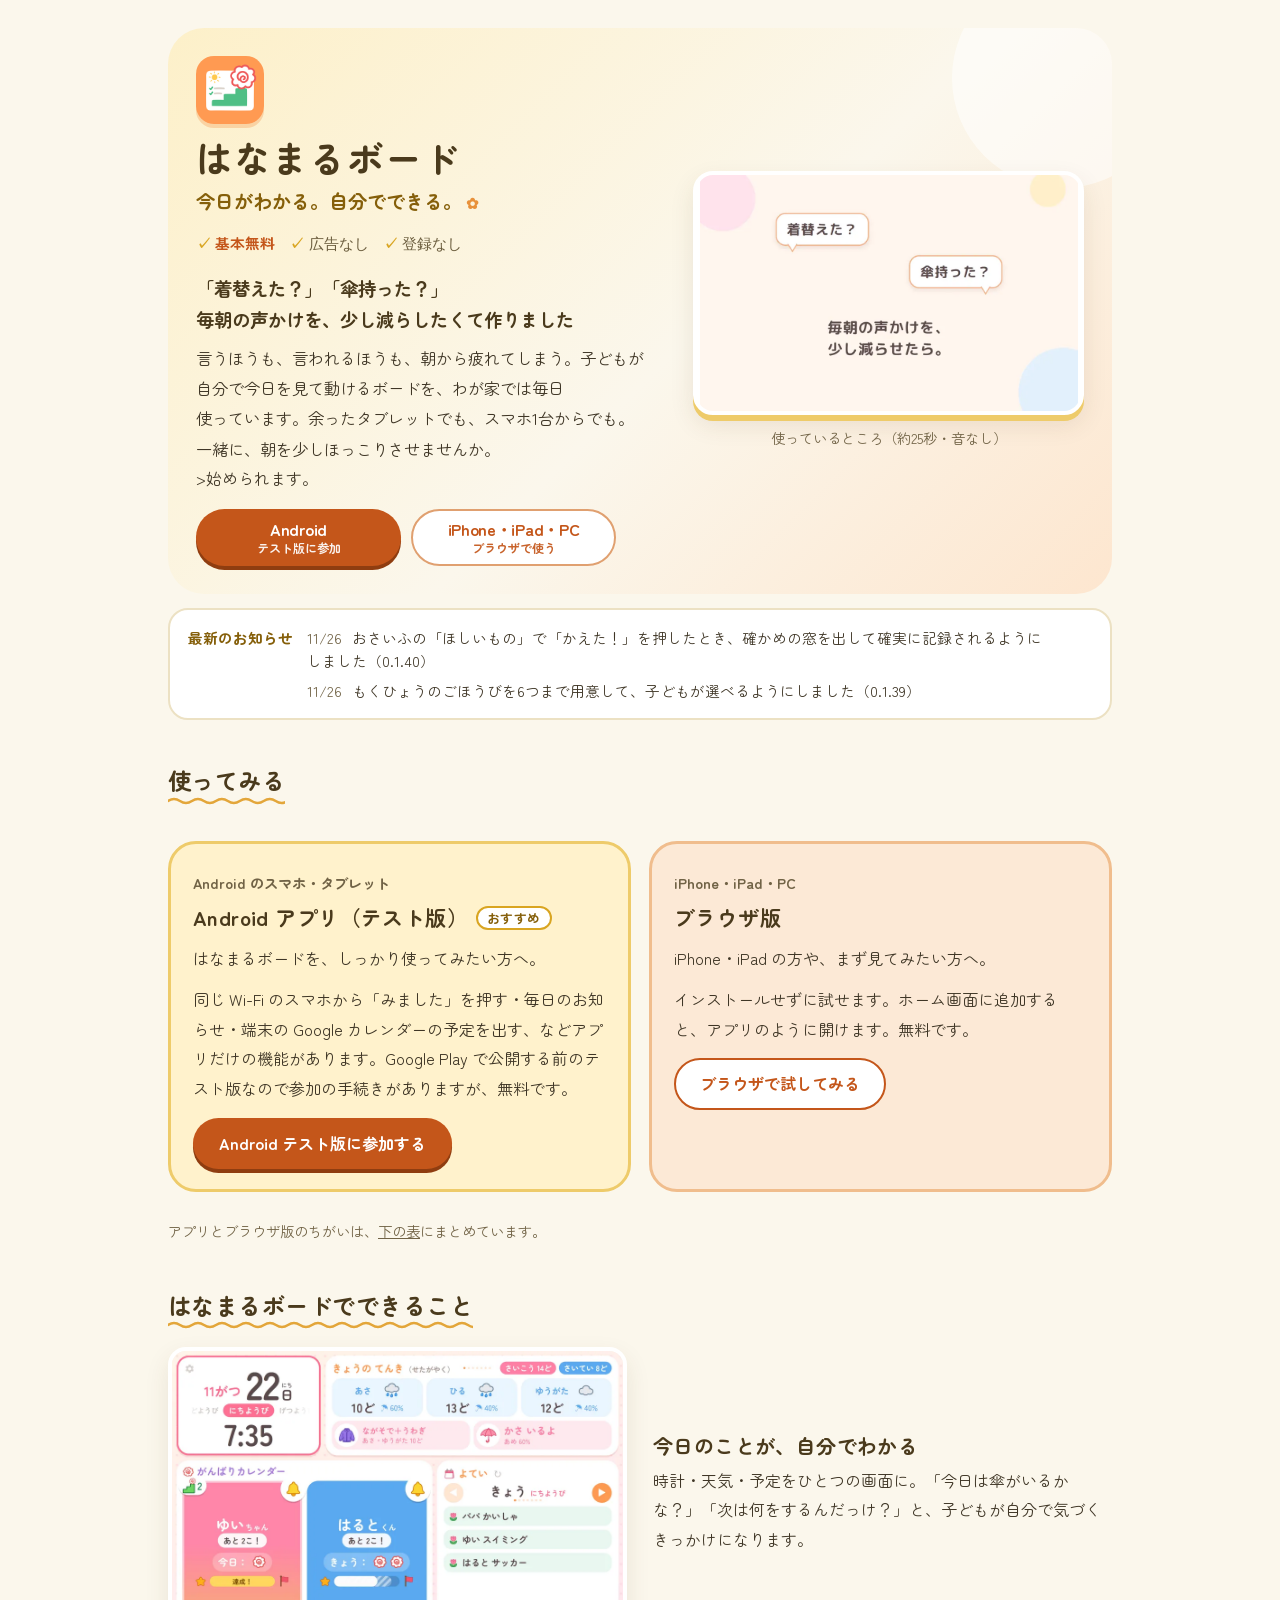
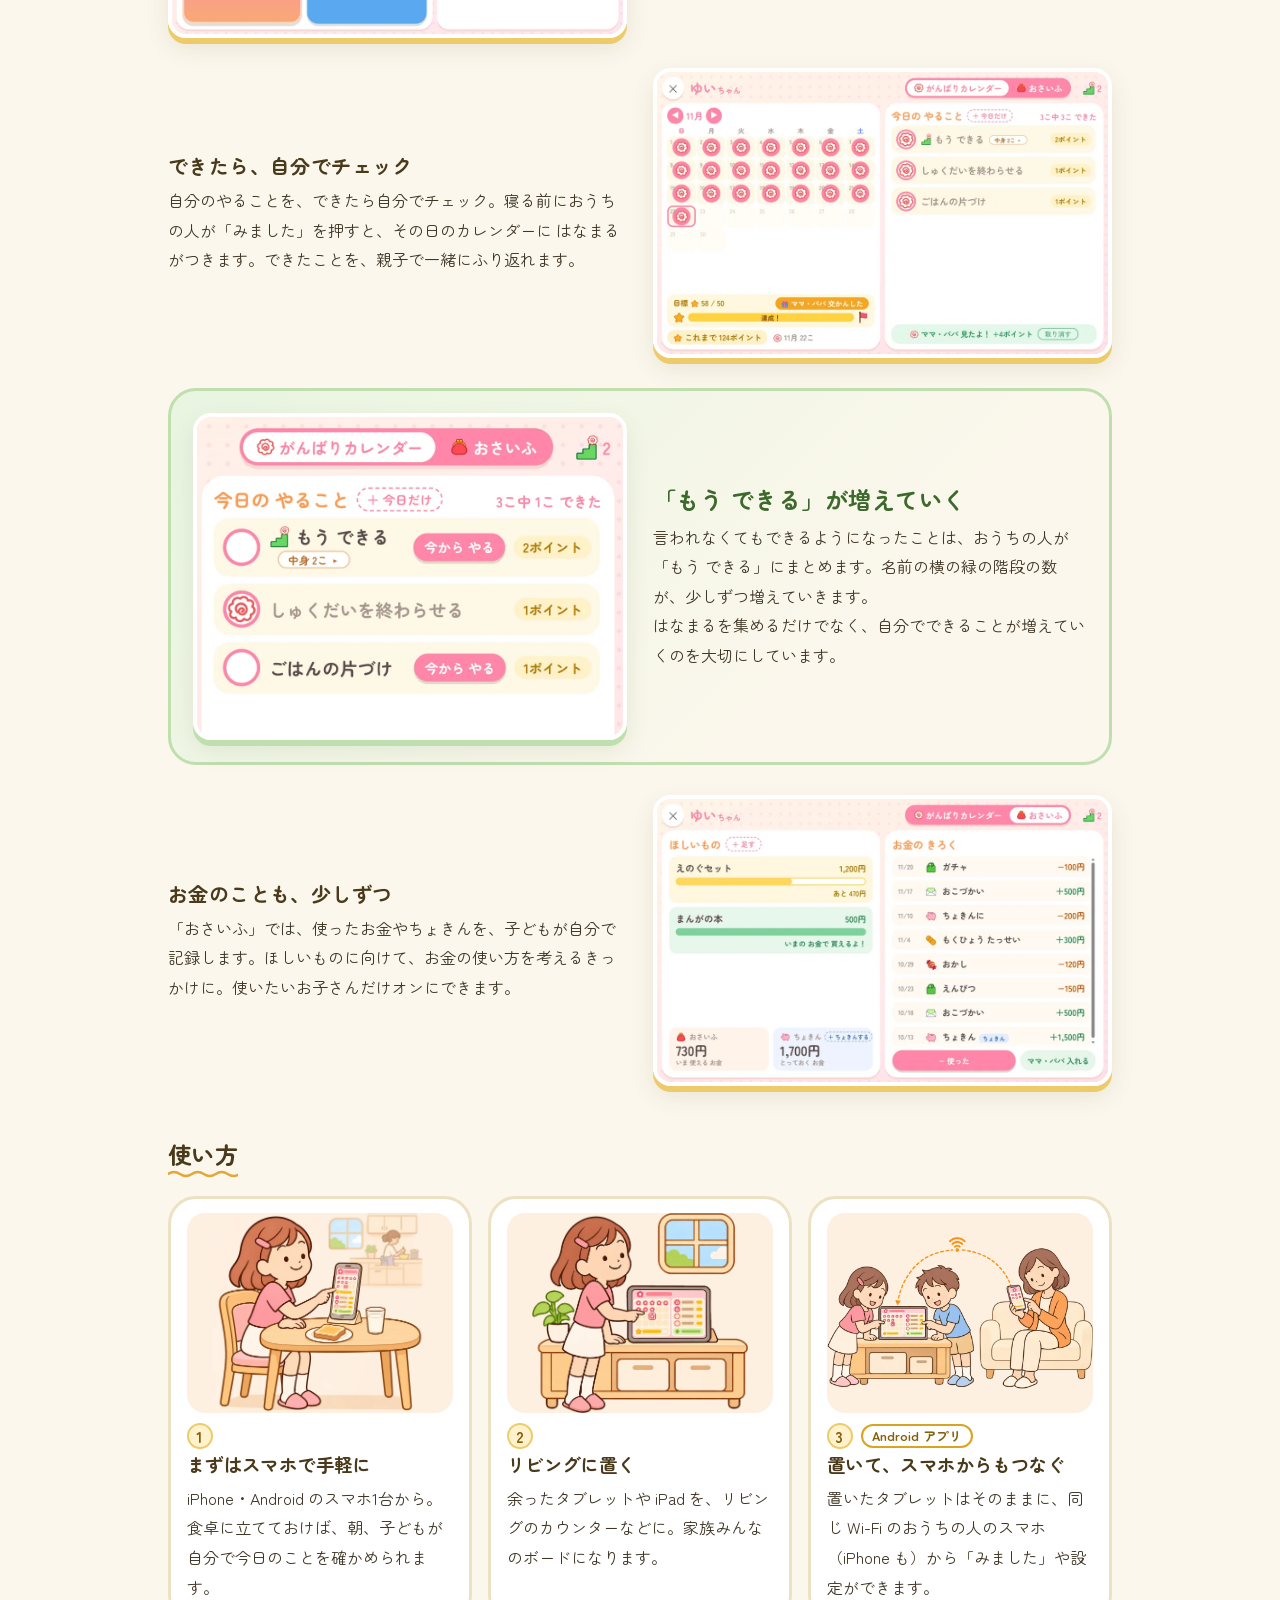
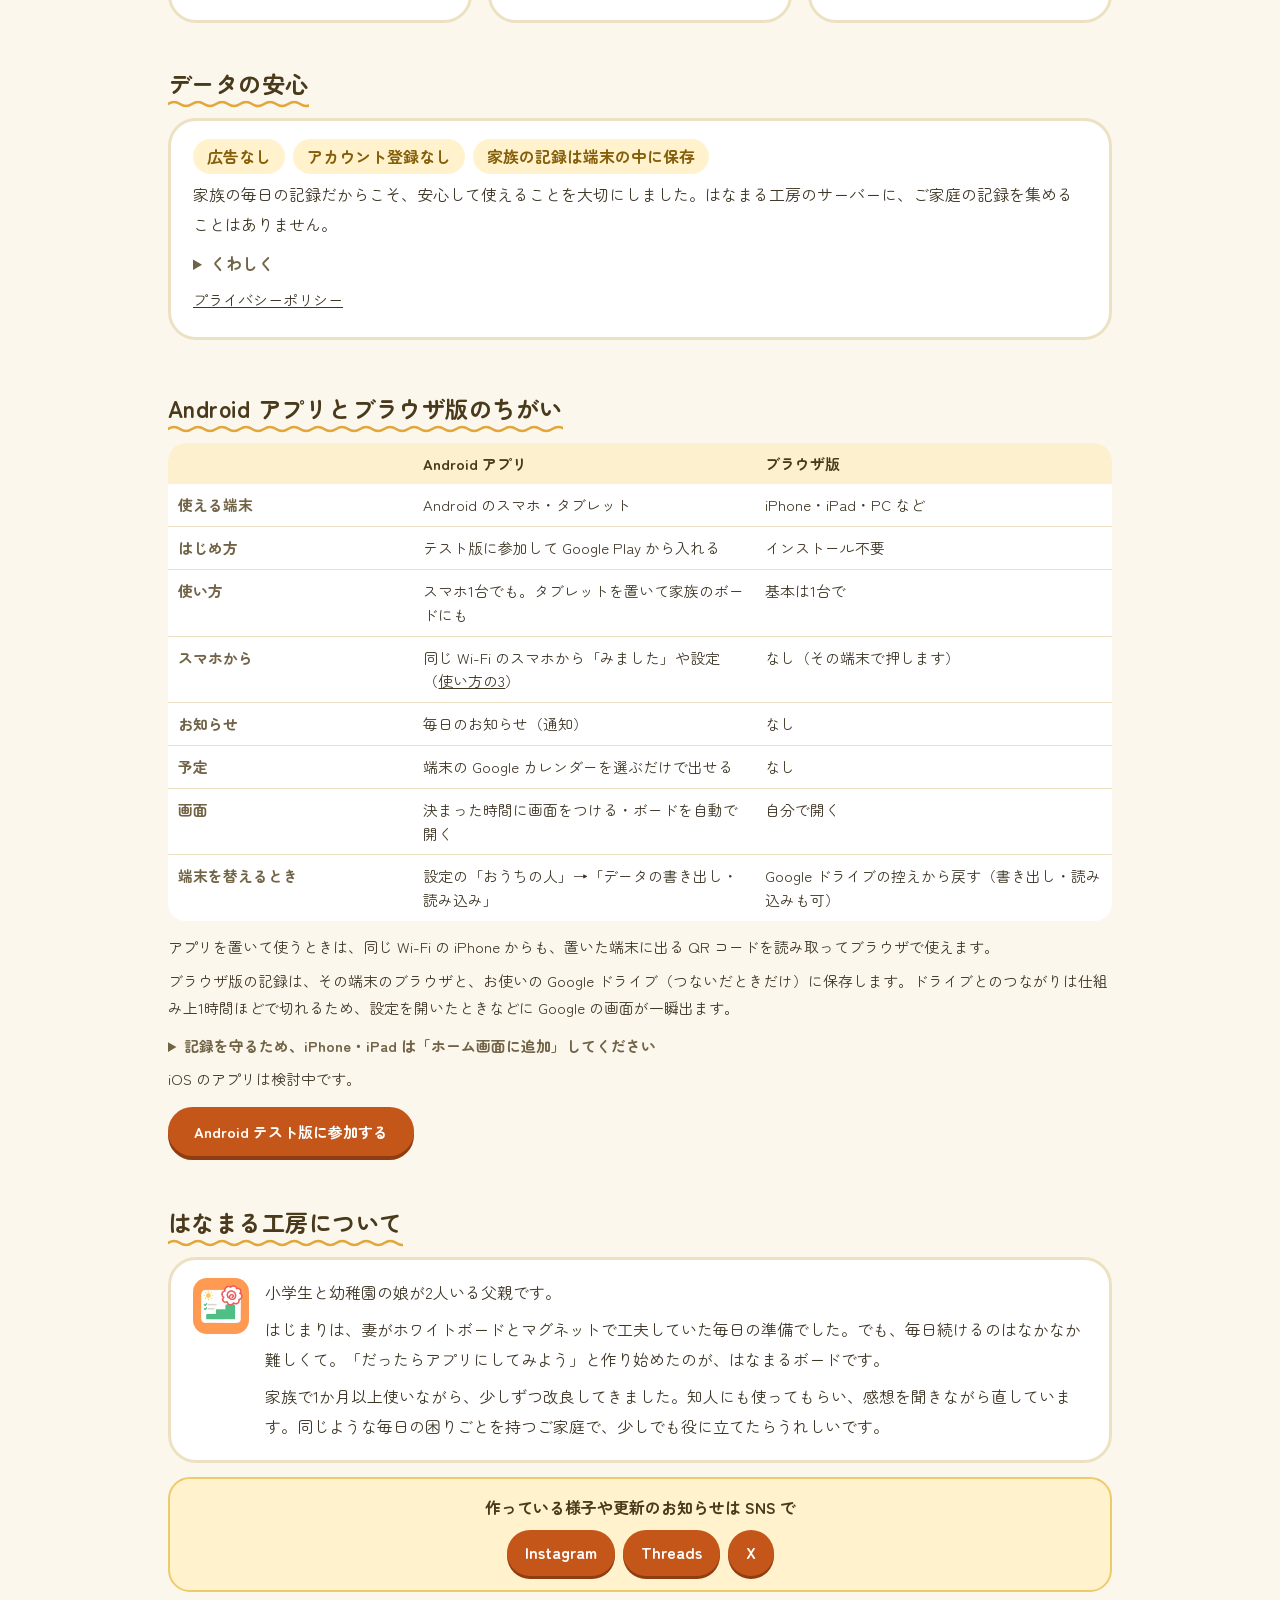
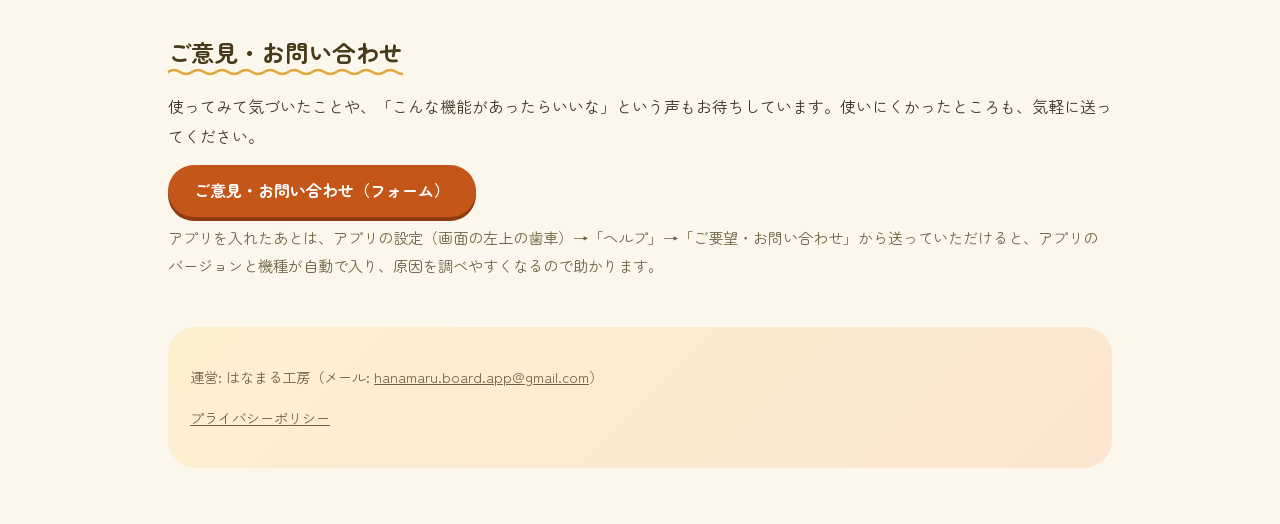
==== commit ff0f443e: "トップの頭の文を等身大に（毎朝の声かけを、少し減らしたくて作りました。言うほうも言われるほうも…一緒に、朝を少しほっこりさせませんか）" ====
--- a/index.html
+++ b/index.html
@@ -5,13 +5,13 @@
 <meta name="viewport" content="width=device-width, initial-scale=1">
 <title>はなまるボード</title>
 <meta name="color-scheme" content="light">
-<meta name="description" content="はなまるボード。今日がわかる。自分でできる。「着替えた？」「傘持った？」毎朝の声かけを、少し減らせたら。子どもが自分で今日の予定ややることを確かめられるアプリです。スマホ1台からでも、余ったタブレットをリビングに置いても使えます。">
+<meta name="description" content="はなまるボード。今日がわかる。自分でできる。「着替えた？」「傘持った？」毎朝の声かけを、少し減らしたくて作りました。子どもが自分で今日を見て動けるボードです。余ったタブレットでも、スマホ1台からでも。">
 <link rel="icon" href="img/icon.png">
 <!-- リンクを貼ったときのカード（2026-11-26。画像は EchoMonitor の docs/store/ogp.html で撮る） -->
 <meta property="og:type" content="website">
 <meta property="og:site_name" content="はなまるボード">
 <meta property="og:title" content="はなまるボード">
-<meta property="og:description" content="今日がわかる。自分でできる。「着替えた？」「傘持った？」毎朝の声かけを、少し減らせたら。子どもが自分で今日の予定ややることを確かめられるアプリです。">
+<meta property="og:description" content="今日がわかる。自分でできる。「着替えた？」「傘持った？」毎朝の声かけを、少し減らしたくて作りました。子どもが自分で今日を見て動けるボードです。">
 <meta property="og:url" content="https://hanamarukobo.github.io/">
 <meta property="og:image" content="https://hanamarukobo.github.io/img/ogp.png">
 <meta property="og:image:width" content="1200">
@@ -219,8 +219,7 @@
       <h1>はなまるボード</h1>
       <p class="copy">今日がわかる。<span>自分でできる。</span></p>
       <ul class="free" aria-label="料金など"><li class="main">基本無料</li><li>広告なし</li><li>登録なし</li></ul>
-      <p class="hook">「着替えた？」<span>「傘持った？」</span><br>毎朝の声かけを、<span>少し減らせたら。</span></p>
-      <p class="lead"><span>はなまるボードは、</span><span>子どもが</span><span>自分で</span><span>今日の予定や、</span><span>やることを</span><span>確認できる</span><span>アプリです。</span><span>余ったタブレットを</span><span>リビングに</span><span>置いて、</span><span>家族で使えます。</span><span>スマホ1台からでも</span><span>始められます。</span></p>
+      <p class="hook">「着替えた？」<span>「傘持った？」</span><br>毎朝の声かけを、<span>少し減らしたくて</span><span>作りました<p class="lead"><span>言うほうも、</span><span>言われるほうも、</span><span>朝から</span><span>疲れてしまう。</span><span>子どもが</span><span>自分で</span><span>今日を見て</span><span>動けるボードを、</span><span>わが家では</span><span>毎日</span><span>使っています。</span><span>余ったタブレットでも、</span><span>スマホ1台からでも。</span><span>一緒に、</span><span>朝を</span><span>少し</span><span>ほっこり</span><span>させませんか。</span></p>>始められます。</span></p>
       <p class="hero-cta"><a class="btn to-android" href="join.html"><b>Android</b><small>テスト版に参加</small></a><a class="btn sub" href="#start"><b>iPhone・iPad・PC</b><small>ブラウザで使う</small></a></p>
     </div>
     <div class="hero-art">
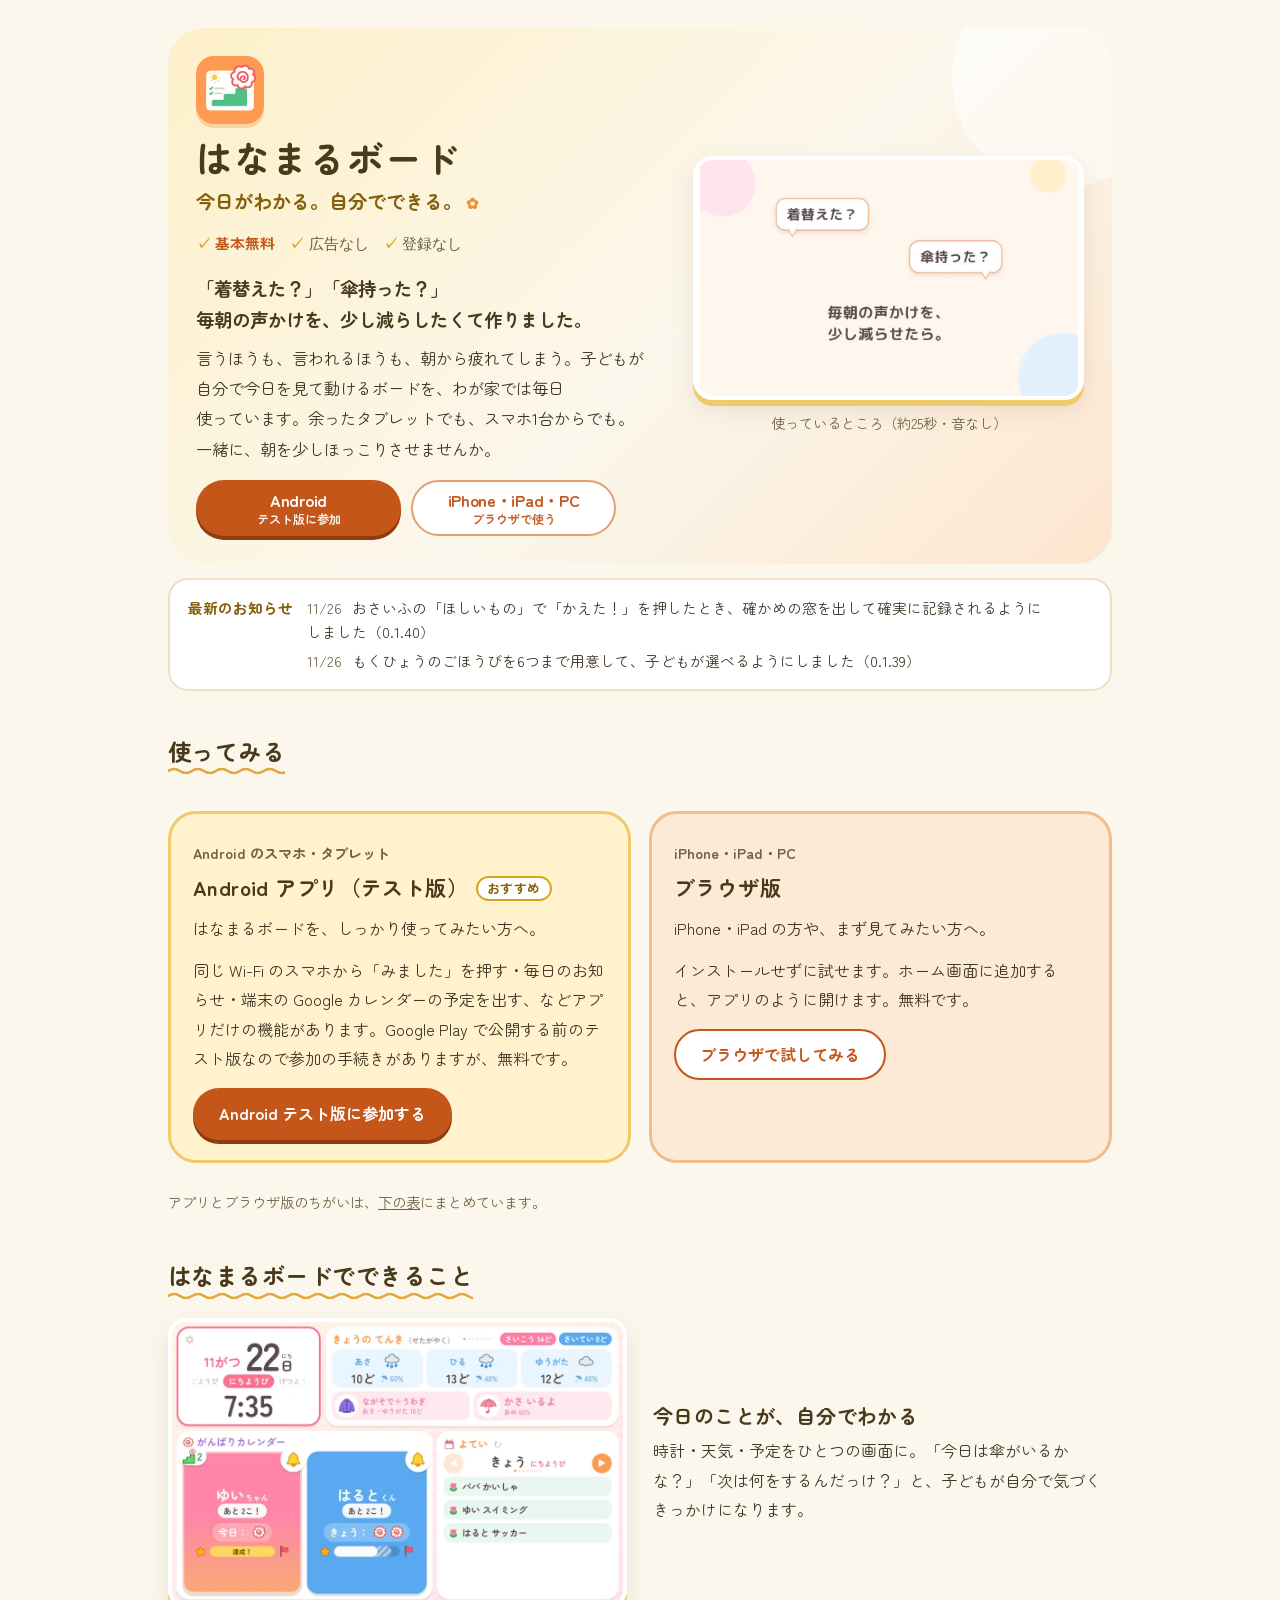
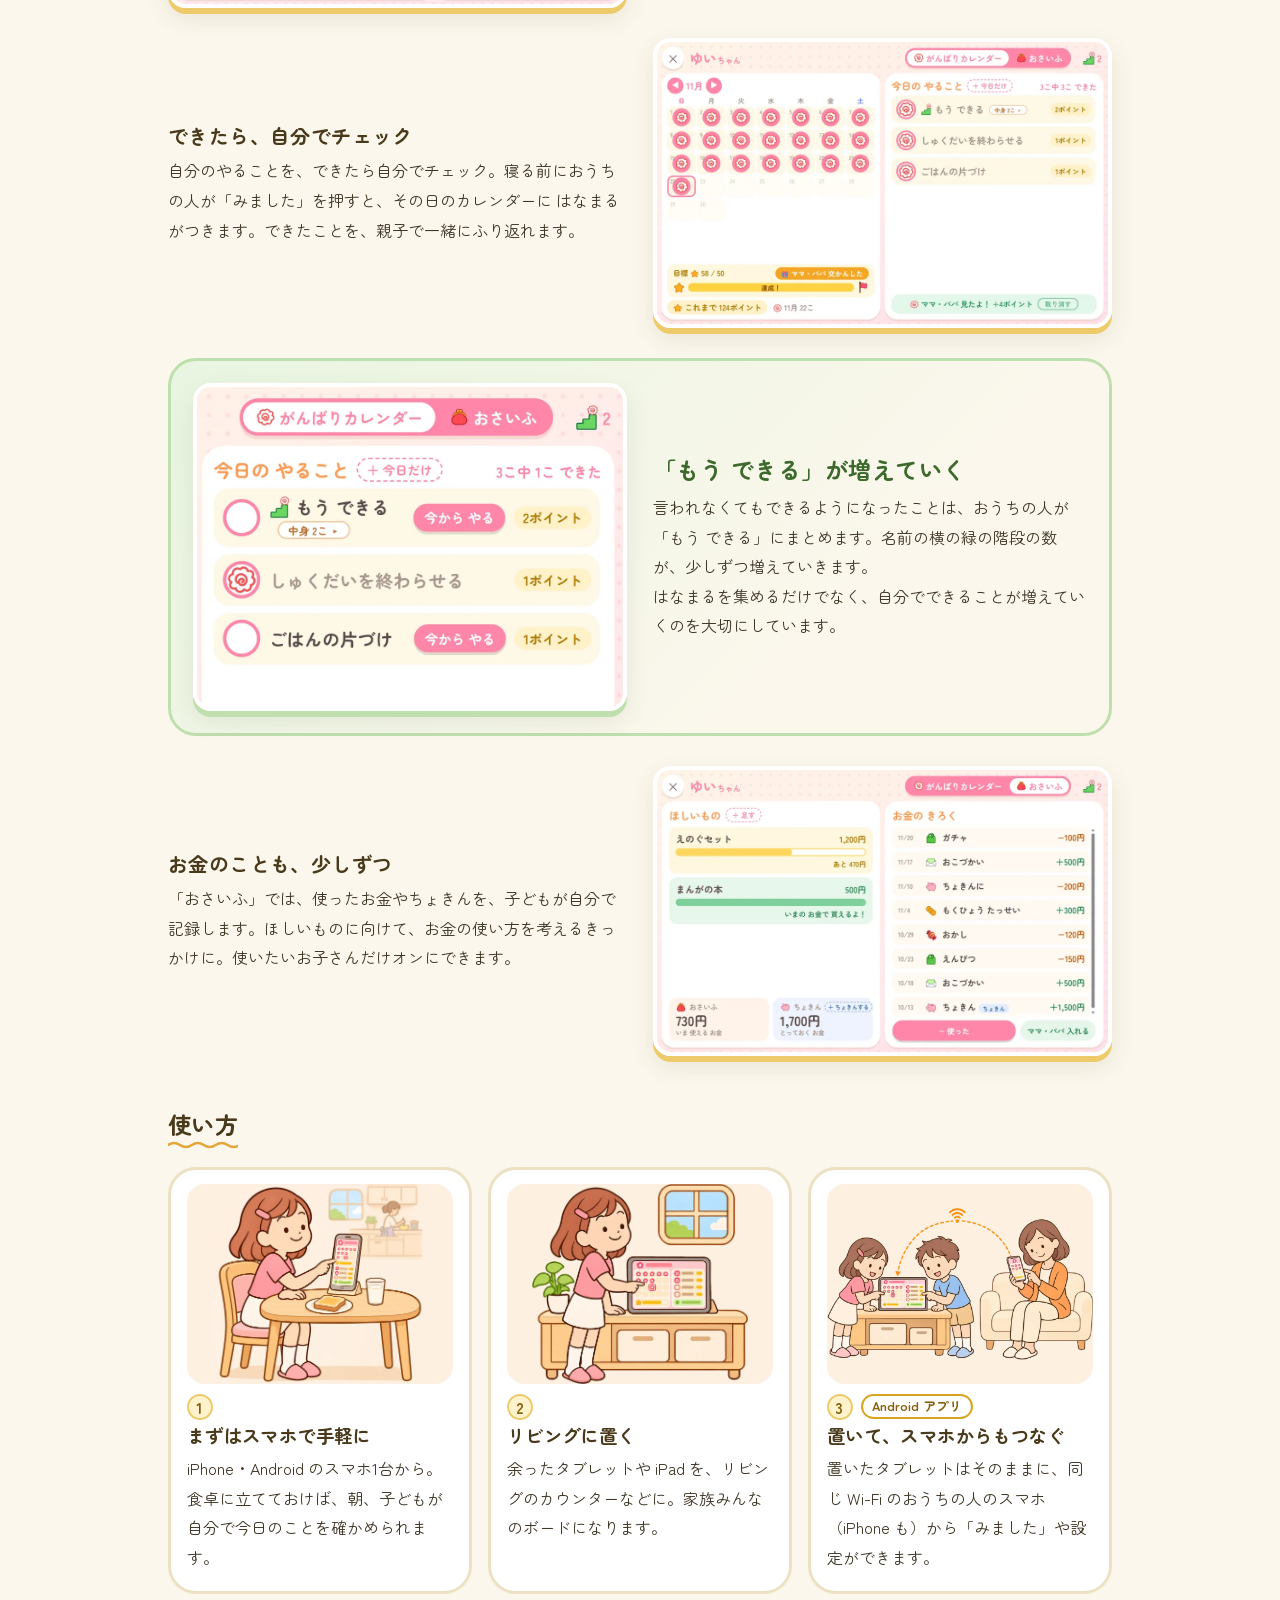
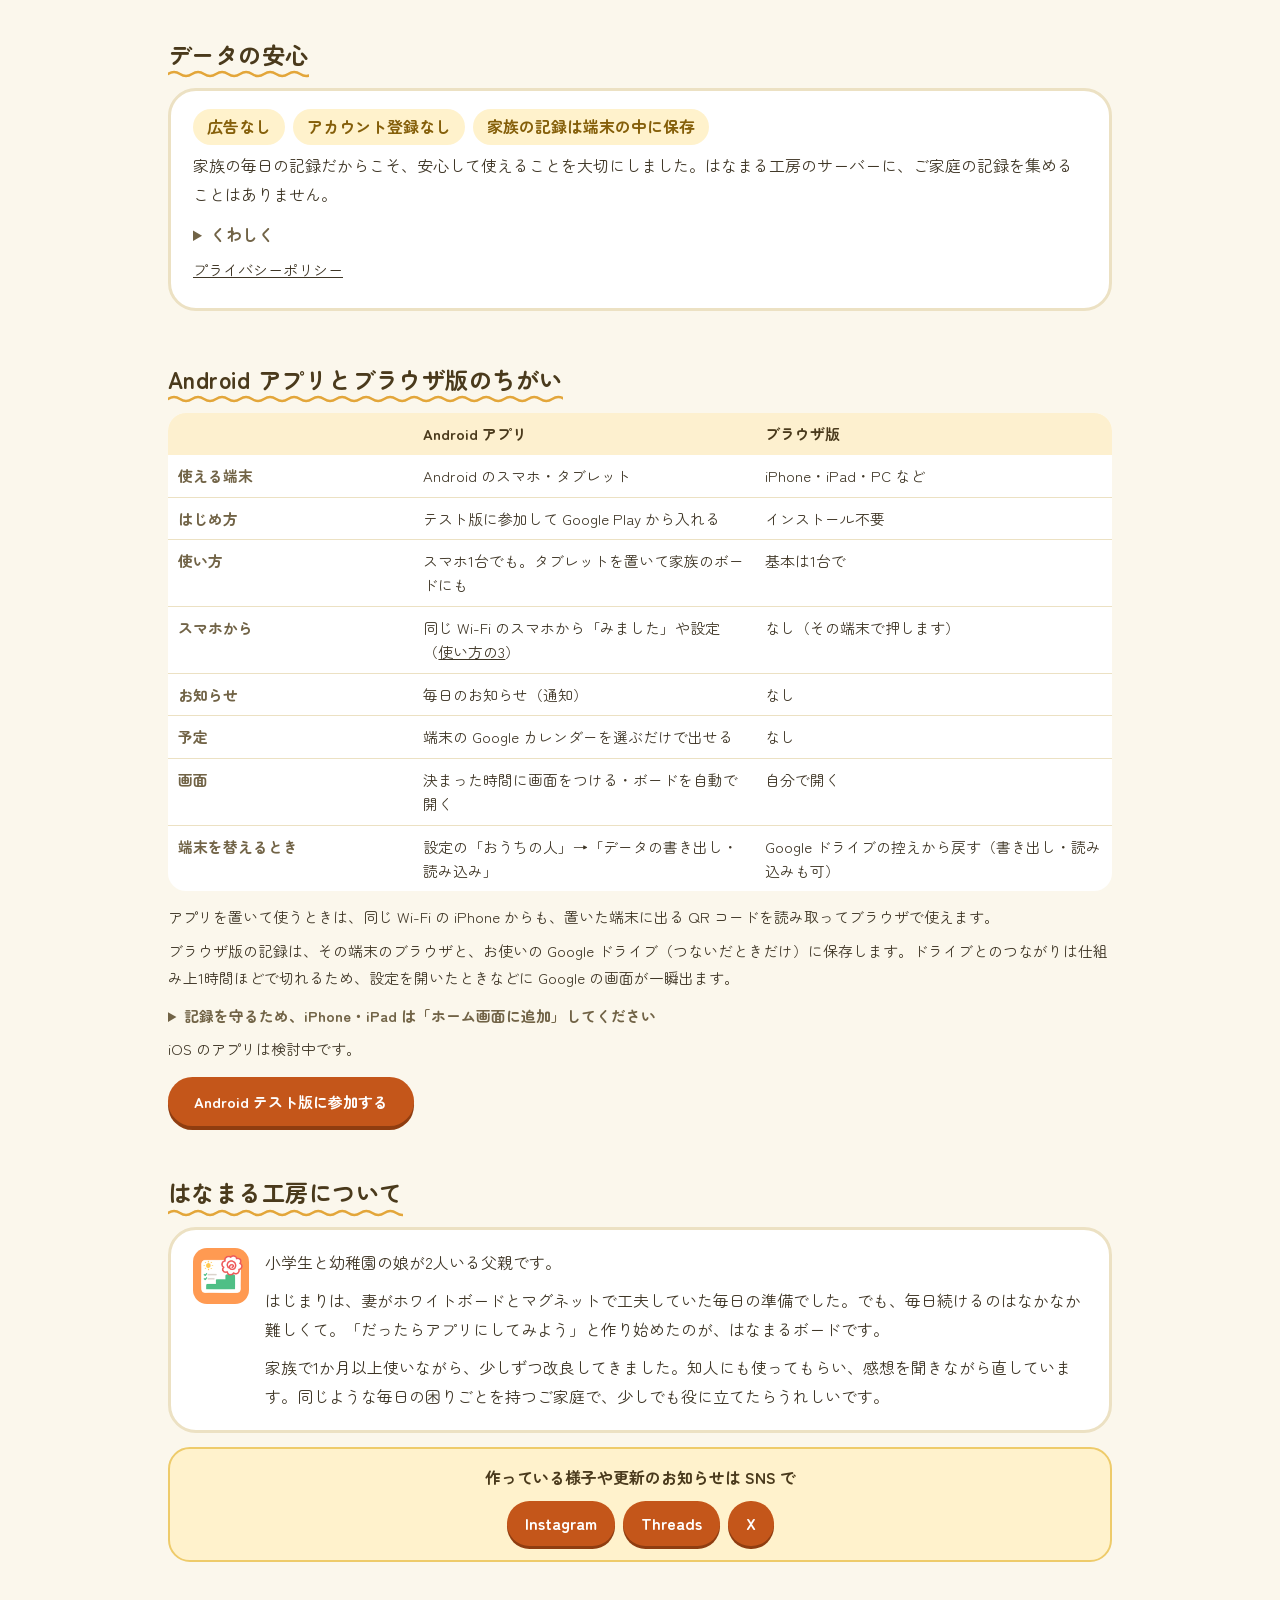
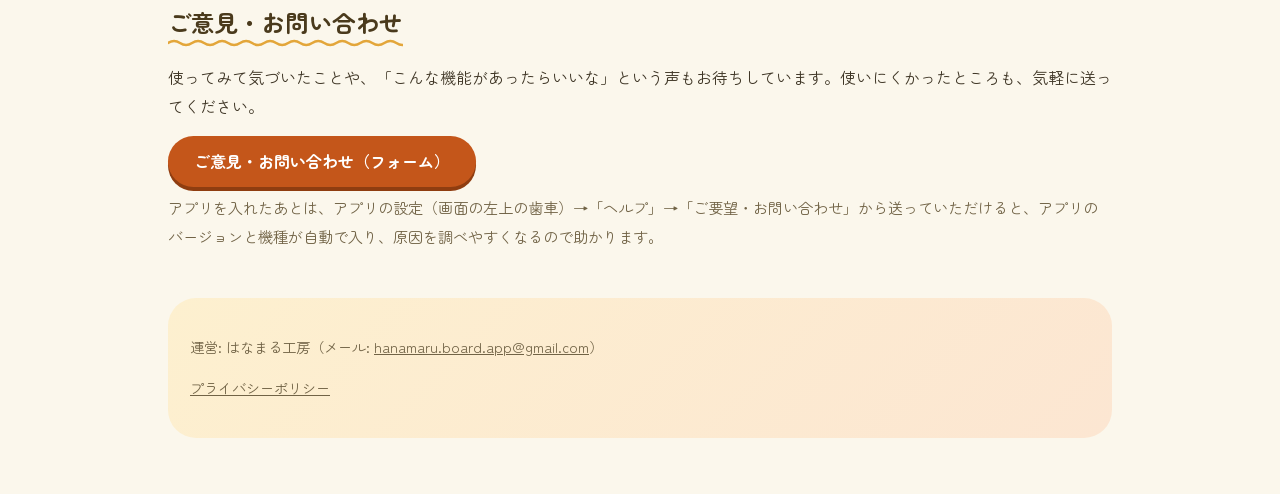
==== commit 921fb504: "トップの頭の文の HTML が壊れていたのを直す（閉じていない span と、余計な「始められます。」）" ====
--- a/index.html
+++ b/index.html
@@ -219,7 +219,8 @@
       <h1>はなまるボード</h1>
       <p class="copy">今日がわかる。<span>自分でできる。</span></p>
       <ul class="free" aria-label="料金など"><li class="main">基本無料</li><li>広告なし</li><li>登録なし</li></ul>
-      <p class="hook">「着替えた？」<span>「傘持った？」</span><br>毎朝の声かけを、<span>少し減らしたくて</span><span>作りました<p class="lead"><span>言うほうも、</span><span>言われるほうも、</span><span>朝から</span><span>疲れてしまう。</span><span>子どもが</span><span>自分で</span><span>今日を見て</span><span>動けるボードを、</span><span>わが家では</span><span>毎日</span><span>使っています。</span><span>余ったタブレットでも、</span><span>スマホ1台からでも。</span><span>一緒に、</span><span>朝を</span><span>少し</span><span>ほっこり</span><span>させませんか。</span></p>>始められます。</span></p>
+      <p class="hook">「着替えた？」<span>「傘持った？」</span><br>毎朝の声かけを、<span>少し減らしたくて</span><span>作りました。</span></p>
+      <p class="lead"><span>言うほうも、</span><span>言われるほうも、</span><span>朝から</span><span>疲れてしまう。</span><span>子どもが</span><span>自分で</span><span>今日を見て</span><span>動けるボードを、</span><span>わが家では</span><span>毎日</span><span>使っています。</span><span>余ったタブレットでも、</span><span>スマホ1台からでも。</span><span>一緒に、</span><span>朝を</span><span>少し</span><span>ほっこり</span><span>させませんか。</span></p>
       <p class="hero-cta"><a class="btn to-android" href="join.html"><b>Android</b><small>テスト版に参加</small></a><a class="btn sub" href="#start"><b>iPhone・iPad・PC</b><small>ブラウザで使う</small></a></p>
     </div>
     <div class="hero-art">
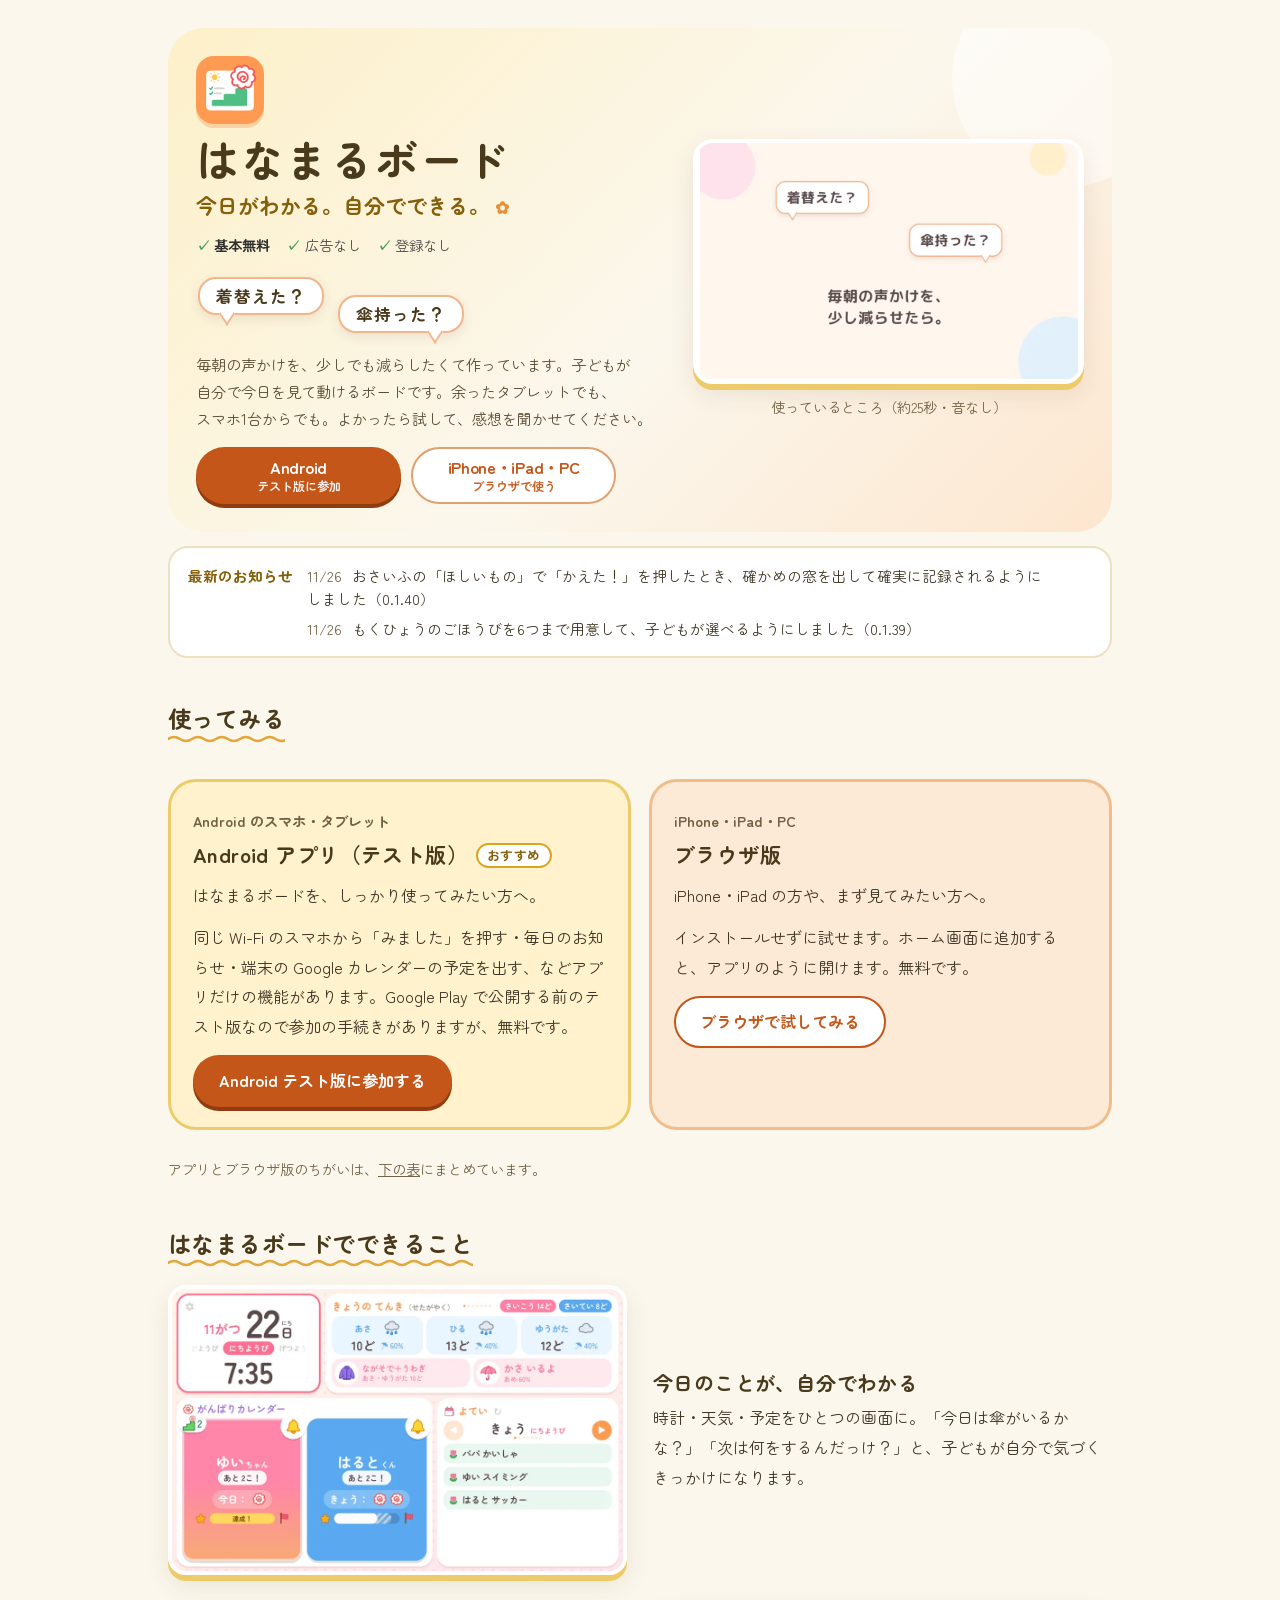
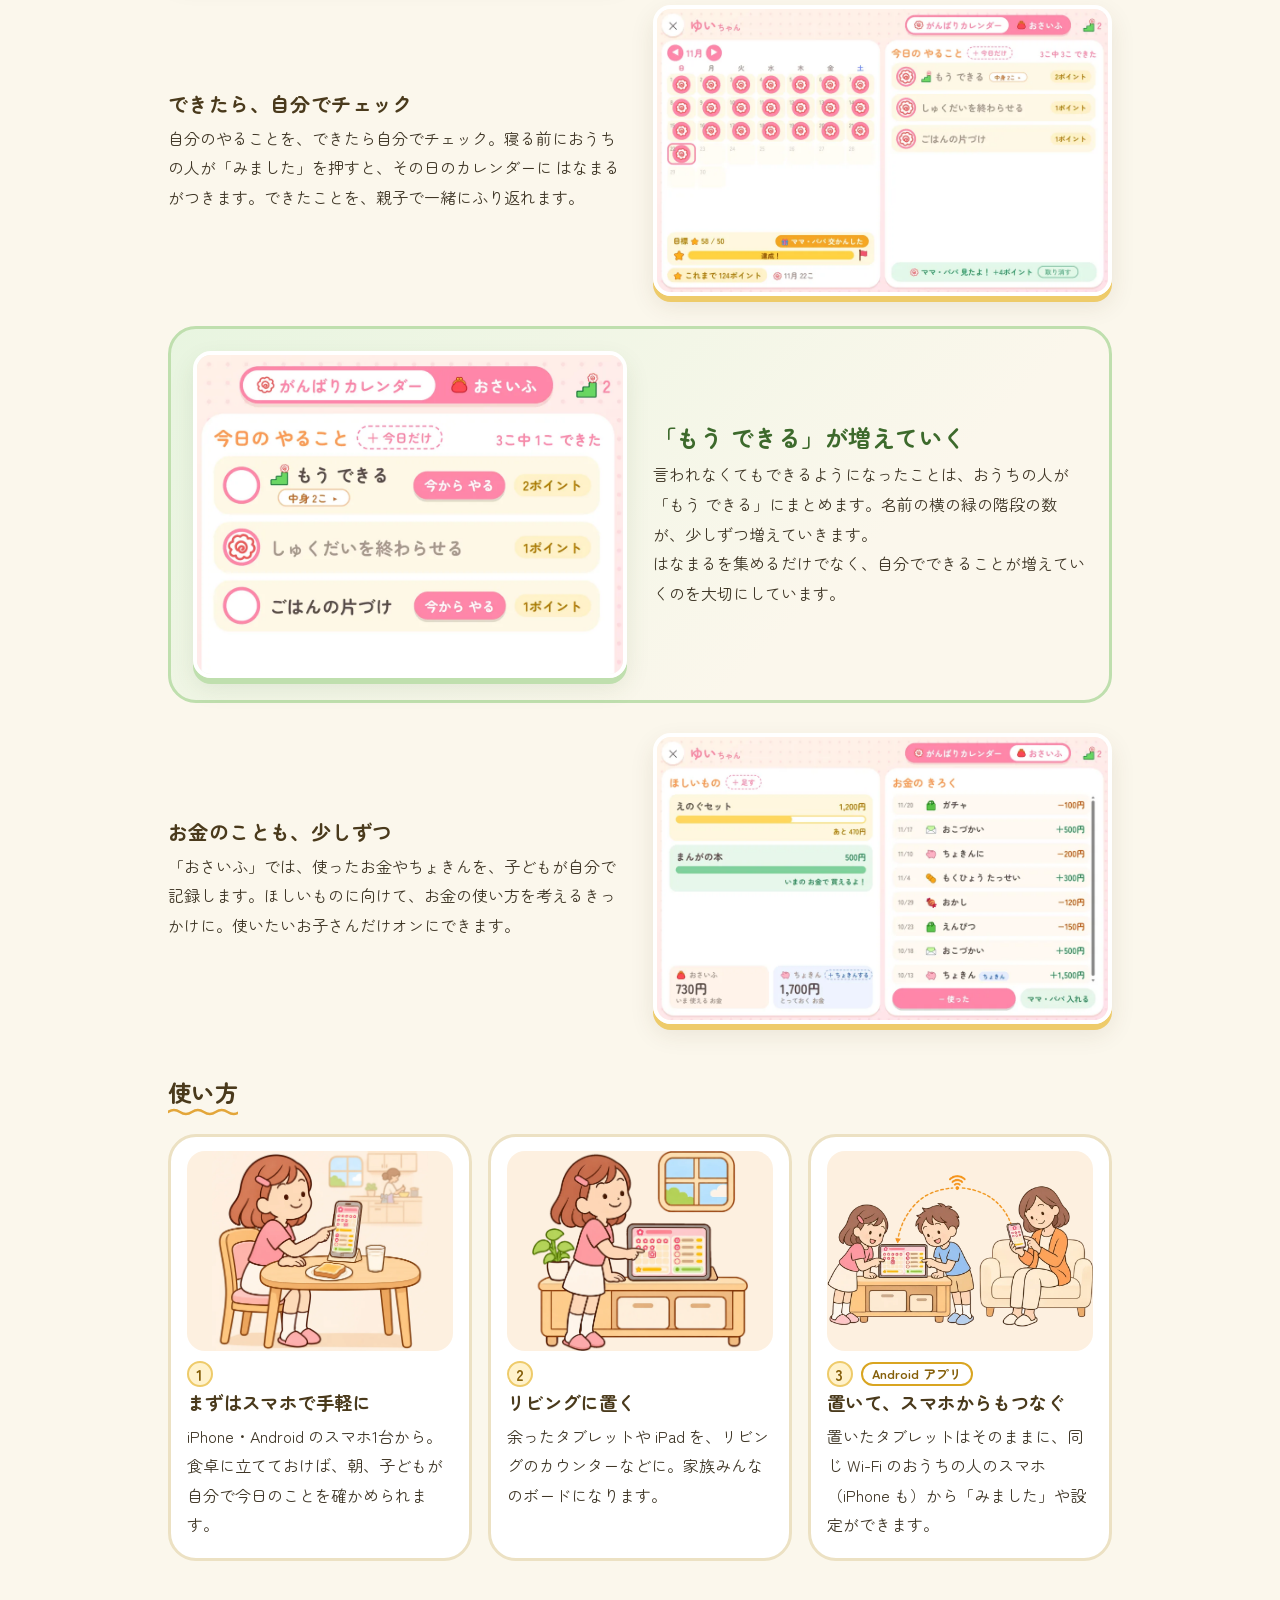
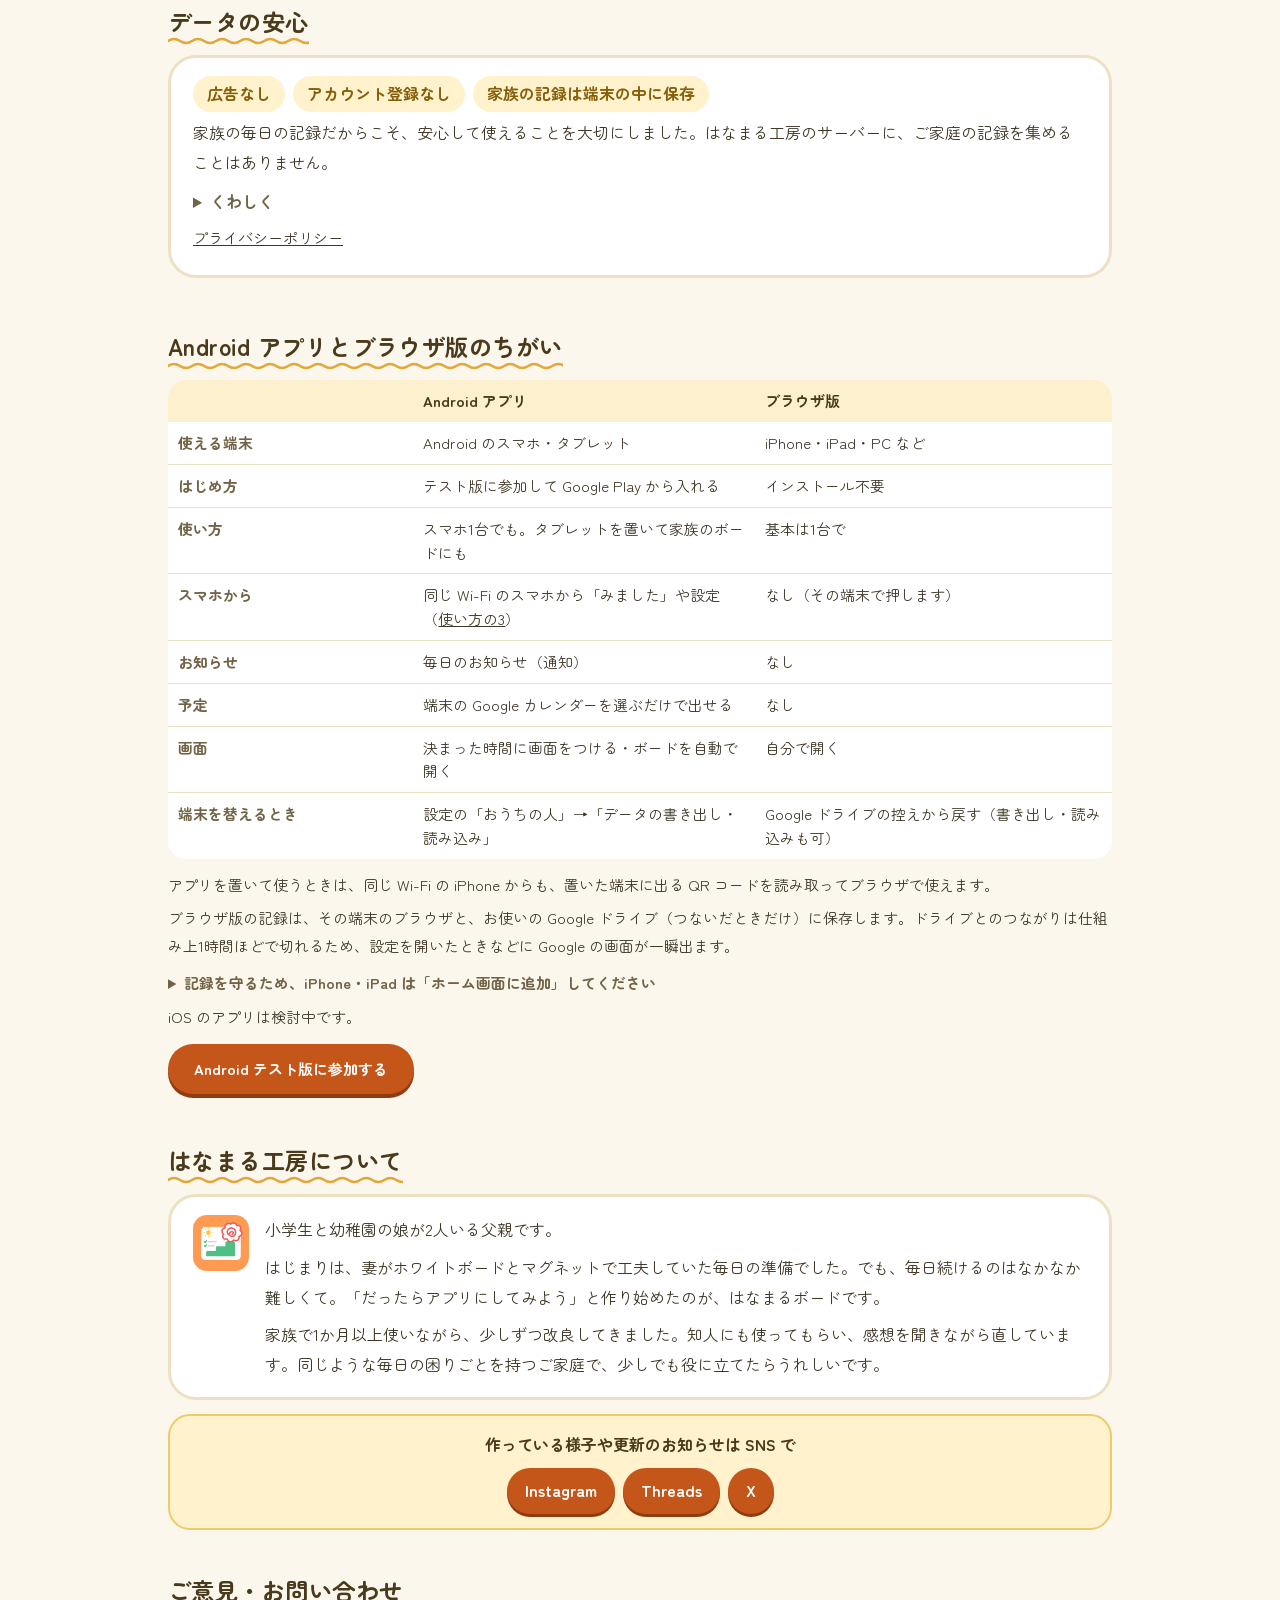
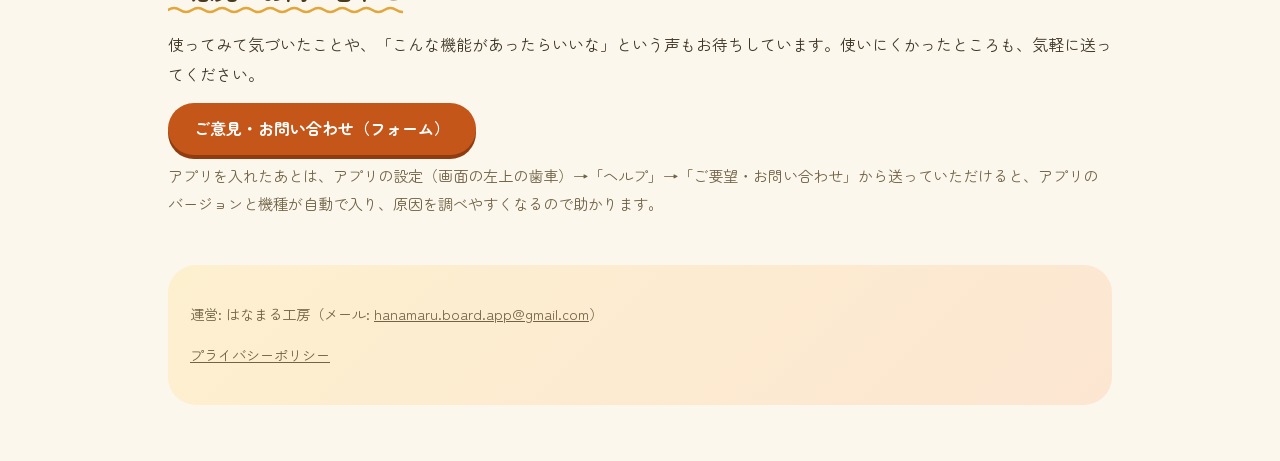
==== commit f7de038e: "トップの頭: タイトルを大きく・副題を1行・札は緑のチェック、親の声だけを吹き出しに、説明を1段落に（毎朝の声かけを、少しでも減らしたくて作っています…感想を聞かせてください）。リンクのカードの文もそ" ====
--- a/index.html
+++ b/index.html
@@ -5,13 +5,13 @@
 <meta name="viewport" content="width=device-width, initial-scale=1">
 <title>はなまるボード</title>
 <meta name="color-scheme" content="light">
-<meta name="description" content="はなまるボード。今日がわかる。自分でできる。「着替えた？」「傘持った？」毎朝の声かけを、少し減らしたくて作りました。子どもが自分で今日を見て動けるボードです。余ったタブレットでも、スマホ1台からでも。">
+<meta name="description" content="はなまるボード。今日がわかる。自分でできる。「着替えた？」「傘持った？」毎朝の声かけを、少しでも減らしたくて作っています。子どもが自分で今日を見て動けるボードです。余ったタブレットでも、スマホ1台からでも。">
 <link rel="icon" href="img/icon.png">
 <!-- リンクを貼ったときのカード（2026-11-26。画像は EchoMonitor の docs/store/ogp.html で撮る） -->
 <meta property="og:type" content="website">
 <meta property="og:site_name" content="はなまるボード">
 <meta property="og:title" content="はなまるボード">
-<meta property="og:description" content="今日がわかる。自分でできる。「着替えた？」「傘持った？」毎朝の声かけを、少し減らしたくて作りました。子どもが自分で今日を見て動けるボードです。">
+<meta property="og:description" content="今日がわかる。自分でできる。「着替えた？」「傘持った？」毎朝の声かけを、少しでも減らしたくて作っています。子どもが自分で今日を見て動けるボードです。">
 <meta property="og:url" content="https://hanamarukobo.github.io/">
 <meta property="og:image" content="https://hanamarukobo.github.io/img/ogp.png">
 <meta property="og:image:width" content="1200">
@@ -204,6 +204,32 @@
  .about{padding:16px;gap:12px}
  .about img{width:44px;height:44px}
 }
+/* 頭のメリハリ（11-28）: タイトルをいちばん大きく、副題は1行で真下に。札は緑のチェックと灰色の文字（ボタンやタイトルの色と分ける）。
+   毎朝の声（1行目）→ 文章（ねらい・誘い）→ 入口 */
+.brand{display:flex;align-items:flex-start;justify-content:space-between}
+.hero h1{font-size:min(2.7em,calc((100vw - 112px)*.55/8.6));line-height:1.15;letter-spacing:.04em}
+.hero .copy{white-space:nowrap;font-size:min(1.3em,calc((100vw - 112px)*.55/16));line-height:1.5;margin-top:6px}
+.free{margin-top:12px;gap:2px 16px}
+.free li,.free li.main{color:#4a4a48;font-size:.9em;font-weight:400}
+.free li.main{font-weight:700;color:#2f2f2d}
+.free li::before{color:#4f9a5a}
+.hero .lead{font-size:.95em;line-height:1.75;margin-top:16px;color:#5a4d36}
+/* 親の声は白い吹き出し（紹介動画と同じ、薄いオレンジの縁と下のしっぽ）。その下はふつうの文章（11-28 案 A） */
+.voices{display:flex;align-items:flex-start;gap:14px;margin:20px 0 0;padding:0 0 10px 2px}
+.bubble{position:relative;margin:0;background:#fff;border:2.5px solid #f4b58b;border-radius:18px;padding:4px 16px;font-family:var(--hf);font-weight:700;font-size:1.05em;line-height:1.55;color:var(--ink);letter-spacing:.06em;white-space:nowrap;box-shadow:0 4px 12px rgba(90,60,50,.10)}
+.bubble::after{content:"";position:absolute;bottom:-8px;width:12px;height:12px;background:#fff;border-right:2.5px solid #f4b58b;border-bottom:2.5px solid #f4b58b;transform:rotate(45deg) skew(12deg,12deg)}
+.bubble.b1::after{left:20px}
+.bubble.b2{margin-top:18px}
+.bubble.b2::after{right:20px}
+.voices+.lead{margin-top:8px}
+@media(max-width:700px){
+ .hero-text{--g:clamp(100px,30vw,128px)}
+ .brand{margin-right:-6px}
+ .logo{width:56px;height:56px;border-radius:15px;margin:4px 0 0}
+ .hero-girl{position:static;width:var(--g);margin-top:-6px}
+ .hero h1{font-size:min(2.35em,calc((100vw - 72px)/8.6));margin:2px 0 0}
+ .hero-text .copy{max-width:none;font-size:min(1.2em,calc((100vw - 72px)/15));margin-top:4px}
+}
 </style>
 <!-- アクセスの数（GoatCounter。cookie なし。つなぐための番号 pair= がアドレスにあるときは送らない） -->
 <script>window.goatcounter = { path: function () { return /[?&]pair=/.test(location.search) ? null : location.pathname || "/"; } };</script>
@@ -214,13 +240,12 @@
 <main>
   <header class="hero">
     <div class="hero-text">
-      <img class="logo" src="img/icon.png" alt="">
-      <img class="hero-girl" src="img/hero.webp" alt="" width="917" height="849">
+      <div class="brand"><img class="logo" src="img/icon.png" alt=""><img class="hero-girl" src="img/hero.webp" alt="" width="917" height="849"></div>
       <h1>はなまるボード</h1>
-      <p class="copy">今日がわかる。<span>自分でできる。</span></p>
+      <p class="copy"><span>今日がわかる。</span><span>自分でできる。</span></p>
       <ul class="free" aria-label="料金など"><li class="main">基本無料</li><li>広告なし</li><li>登録なし</li></ul>
-      <p class="hook">「着替えた？」<span>「傘持った？」</span><br>毎朝の声かけを、<span>少し減らしたくて</span><span>作りました。</span></p>
-      <p class="lead"><span>言うほうも、</span><span>言われるほうも、</span><span>朝から</span><span>疲れてしまう。</span><span>子どもが</span><span>自分で</span><span>今日を見て</span><span>動けるボードを、</span><span>わが家では</span><span>毎日</span><span>使っています。</span><span>余ったタブレットでも、</span><span>スマホ1台からでも。</span><span>一緒に、</span><span>朝を</span><span>少し</span><span>ほっこり</span><span>させませんか。</span></p>
+      <div class="voices" aria-label="おうちの人の毎朝の声"><p class="bubble b1">着替えた？</p><p class="bubble b2">傘持った？</p></div>
+      <p class="lead"><span>毎朝の声かけを、</span><span>少しでも減らしたくて</span><span>作っています。</span><span>子どもが</span><span>自分で</span><span>今日を見て</span><span>動けるボードです。</span><span>余ったタブレットでも、</span><span>スマホ1台からでも。</span><span>よかったら試して、</span><span>感想を聞かせてください。</span></p>
       <p class="hero-cta"><a class="btn to-android" href="join.html"><b>Android</b><small>テスト版に参加</small></a><a class="btn sub" href="#start"><b>iPhone・iPad・PC</b><small>ブラウザで使う</small></a></p>
     </div>
     <div class="hero-art">
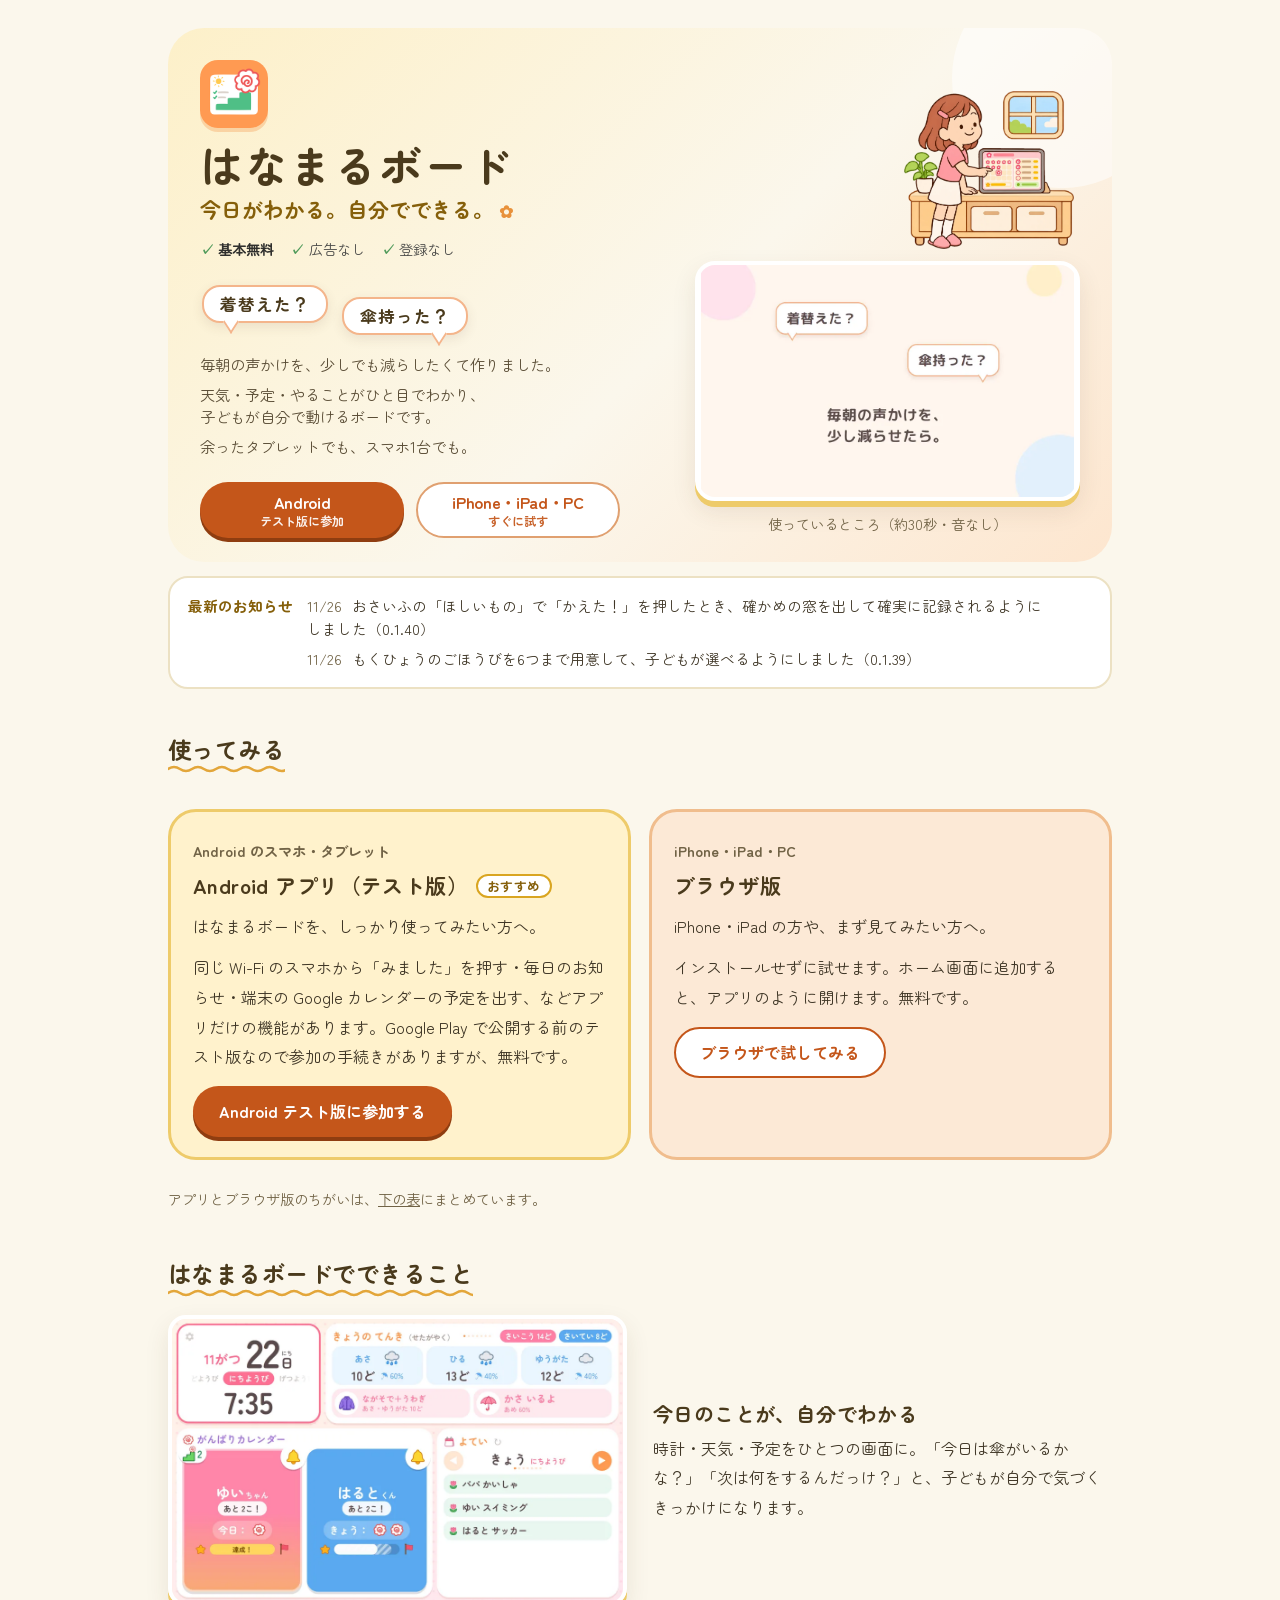
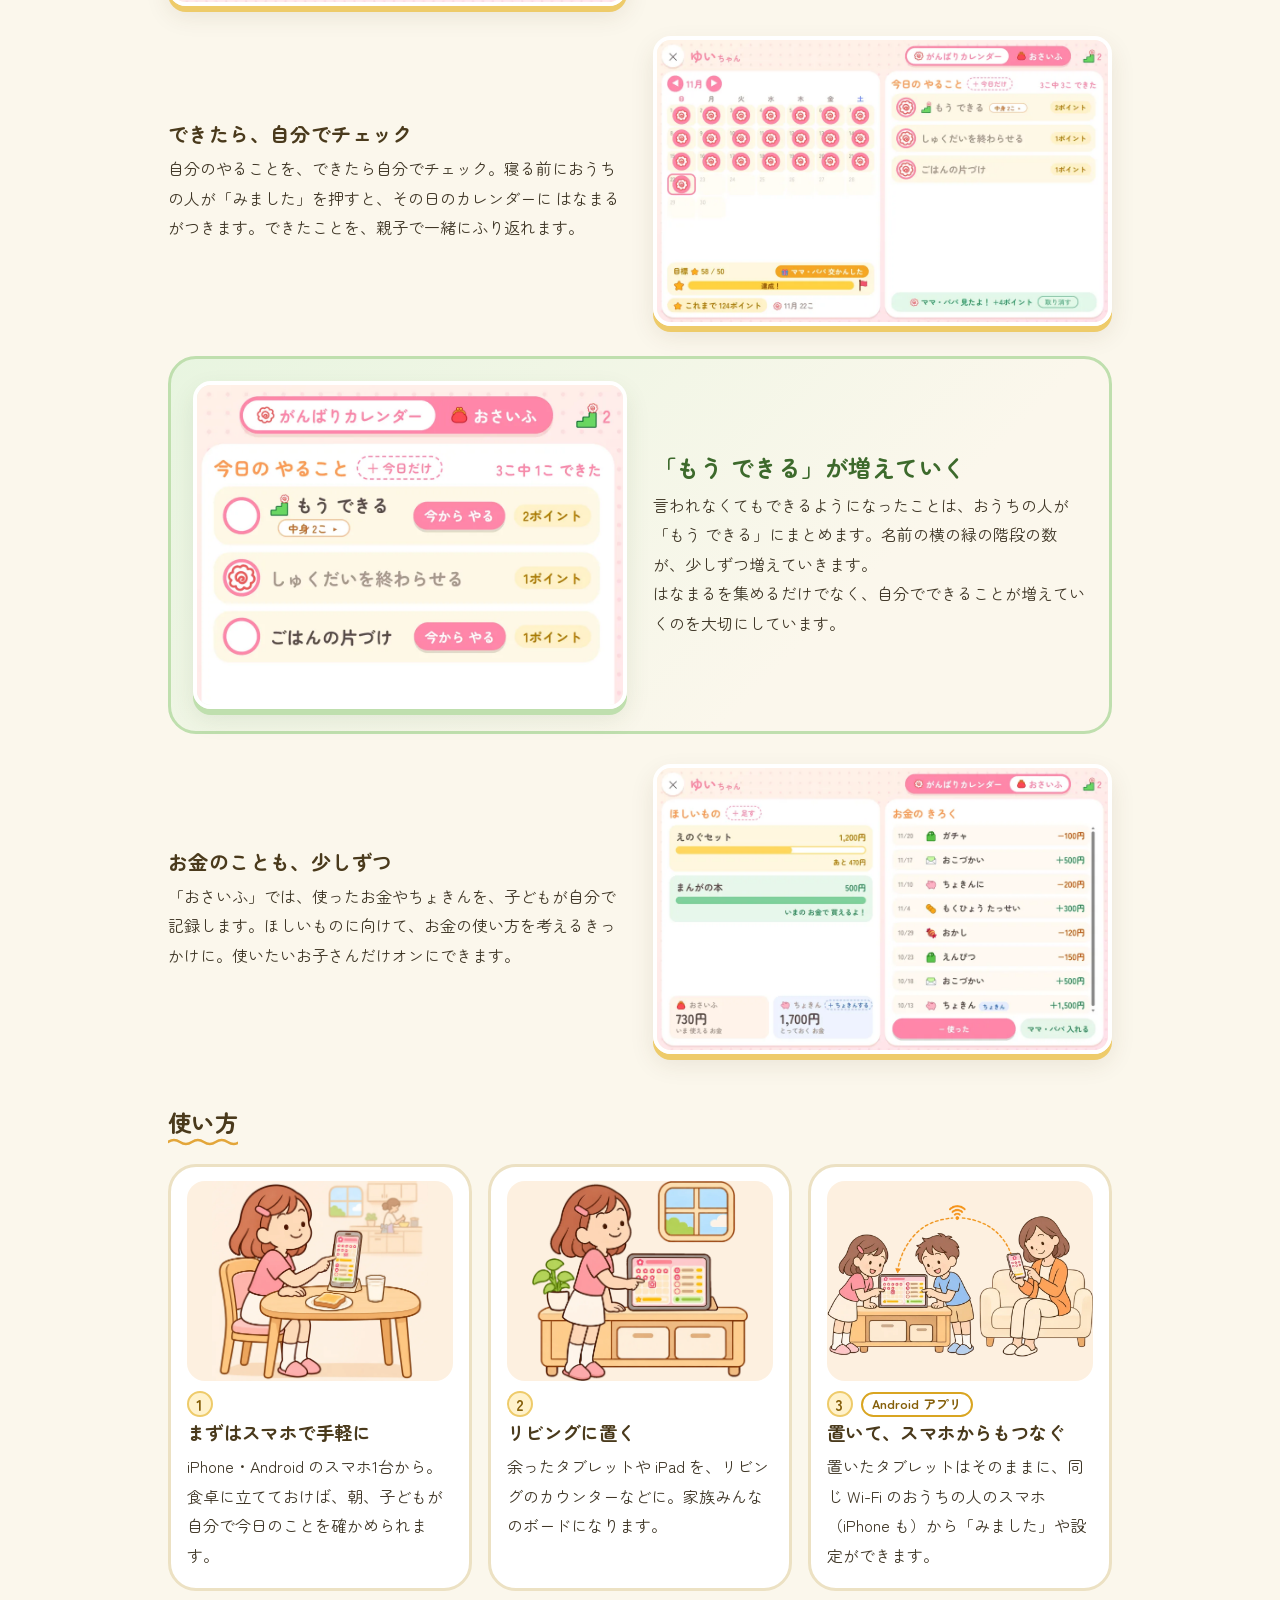
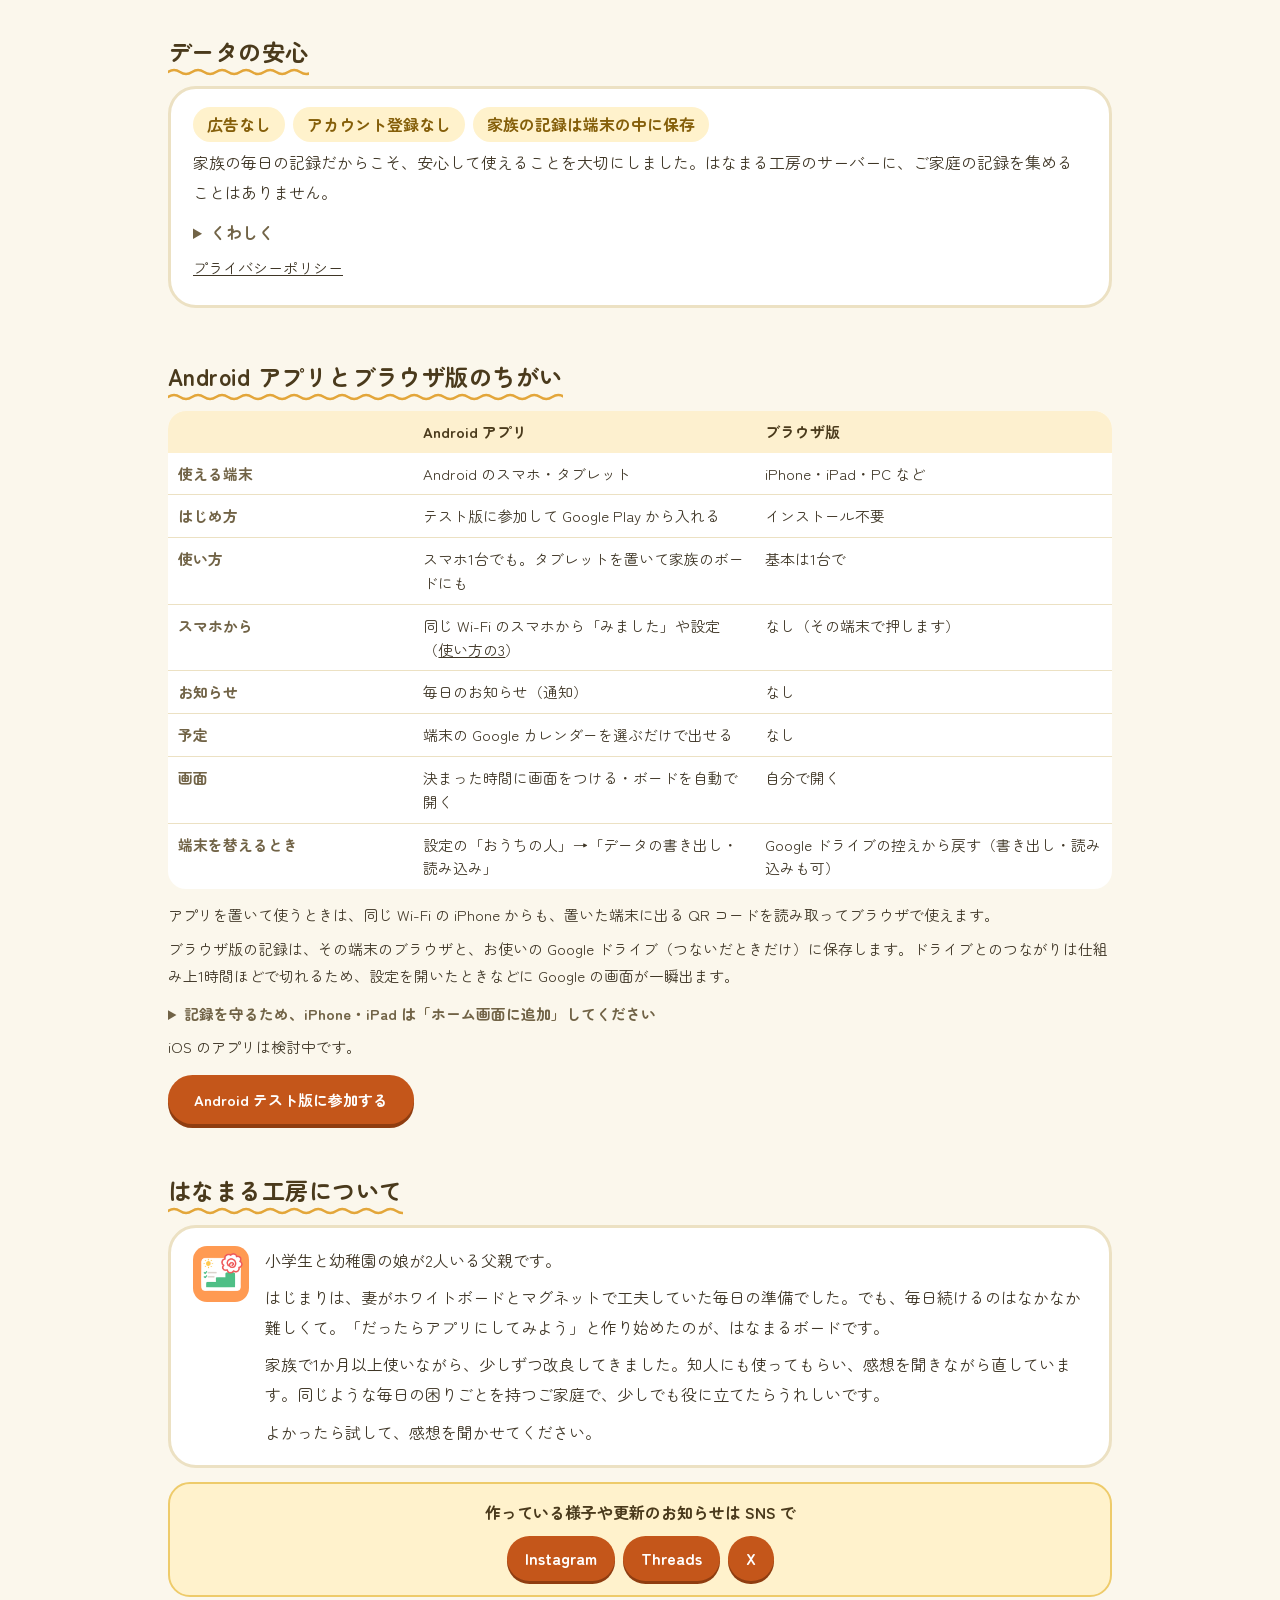
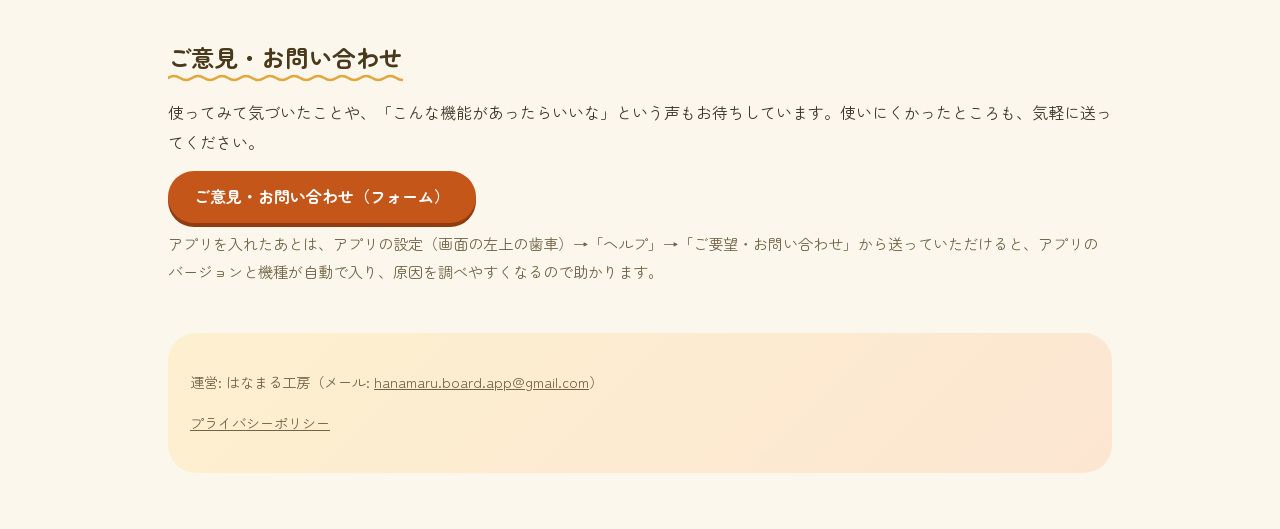
==== commit 283ce704: "トップのファーストビューを整える: 文を3段落に（作りました／天気・予定・やることがひと目で／余ったタブレットでも、スマホ1台でも）、感想のお願いは作り手の欄へ、ブラウザの入口は「すぐに試す」、動画の" ====
--- a/index.html
+++ b/index.html
@@ -27,21 +27,6 @@
 h1,h2,h3{font-family:var(--hf);font-weight:var(--hw);color:var(--ink);letter-spacing:.02em}
 a{color:inherit}
 main{max-width:980px;margin:0 auto;padding:28px 18px 56px}
-.hero{display:grid;grid-template-columns:1.1fr .9fr;gap:20px;align-items:center;padding:28px;border-radius:36px;background:var(--hero);position:relative;overflow:hidden}
-.hero-text{position:relative;z-index:1}
-.logo{width:68px;height:68px;border-radius:18px;box-shadow:0 4px 0 rgba(240,138,60,.25);display:block;margin-bottom:10px}
-h1{font-size:2.3em;line-height:1.25;margin:0}
-.copy{margin:4px 0 0;color:var(--accent-d);font-weight:700;font-family:var(--hf);font-size:1.2em}
-.lead{font-size:1.02em;margin:16px 0 0}
-.easy{display:inline-block;margin:14px 0 0;padding:4px 14px;border-radius:999px;background:#fff2cc;color:#855f0a;font-weight:700}
-.hero-art{position:relative;z-index:1}
-.hero-art .demo{margin:0}
-.hero-girl,.demo-cue{display:none}
-/* 札（11-28）: ボタンに見えない文字だけの ✓。基本無料だけ太いオレンジ。「無料」を消した募集の文の代わり */
-.free{list-style:none;padding:0;margin:10px 0 0;display:flex;flex-wrap:wrap;gap:2px 14px}
-.free li{margin:0;padding:0;color:#6b5d3e;font-weight:500;font-size:.92em;line-height:1.7;white-space:nowrap}
-.free li::before{content:"✓";margin-right:.3em;color:#d9a521;font-weight:700}
-.free li.main{color:var(--btn);font-weight:700}
 h2{font-size:1.45em;margin:44px 0 12px;line-height:1.4}
 h2.sec{display:inline-block;position:relative;z-index:0}
 .start{display:grid;grid-template-columns:1fr 1fr;gap:18px;margin:26px 0}
@@ -92,60 +77,30 @@
 .news time{color:var(--muted);margin-right:.7em;font-variant-numeric:tabular-nums}
 @media (max-width:560px){.news{flex-direction:column;gap:2px;padding:10px 16px}}
 @media(max-width:700px){
- .hero{grid-template-columns:1fr;padding:22px 18px;border-radius:28px}
- .hero-art .demo{margin-top:4px}
- /* スマホ（11-28）: タイトルとキャッチの右に女の子の絵を、右上の白い円に合わせて置く。動画の上に「下に動画がある」と分かる一言 */
- .hero-text{--g:min(140px,calc((100vw - 271px)*.88))}
- .hero-girl{display:block;position:absolute;right:-6px;top:-4px;width:var(--g);height:auto;pointer-events:none}
- .hero-text .copy{max-width:calc(100% - var(--g) + 4px);line-height:1.45;margin-top:10px}
- .hero h1{margin-bottom:2px}
- .demo-cue{display:block;margin:20px 0 8px;text-align:center;font-family:var(--hf);font-weight:700;color:var(--accent-d);font-size:1.02em;line-height:1.5;white-space:nowrap}
  .start,.shots{grid-template-columns:1fr}
- h1{font-size:1.75em}
  .diagram svg.wide{display:none}.diagram svg.narrow{display:block}
  .ask,.way{padding:18px 16px}
 }
 
 :root{--bg:#fbf7ec;--fg:#3f3626;--ink:#4a3a1c;--muted:#716346;--accent:#d9a521;--accent-d:#855f0a;--btn:#c4561a;--btn-s:#8f3d10;--card:#fff;--line:#ece1c3;
 --hf:"Zen Maru Gothic",sans-serif;--hw:700;--hero:linear-gradient(135deg,#fdf0c9 0%,#fbf7ec 55%,#fde6cf 100%);
---c1:#fff2cc;--c1b:#eecb6a;--c2:#fce9d6;--c2b:#f0bd8d;--shadow:#eecb6a;--foot:#fdf0cf}
+--c1:#fff2cc;--c1b:#eecb6a;--c2:#fce9d6;--c2b:#f0bd8d;--shadow:#eecb6a;--foot:#fdf0cf;
+/* 余白の段（2026-11-28）: 要素の中 s1・s2 ／ 関係の近いもの s2・s3 ／ まとまりの間 s4・s5 ／ 欄の間 s6・s7。決まりは EchoMonitor の docs/handover/site-design.md */
+--s1:4px;--s2:8px;--s3:12px;--s4:16px;--s5:24px;--s6:32px;--s7:48px}
 body{background:#fbf7ec radial-gradient(circle at 6% 3%,#fdf0c9 0,transparent 26%),radial-gradient(circle at 96% 32%,#fce9d6 0,transparent 24%),radial-gradient(circle at 4% 72%,#fff2cc 0,transparent 20%)}
-.logo{box-shadow:0 4px 0 rgba(240,138,60,.3)}
-.hero::before{content:"";position:absolute;right:-60px;top:-60px;width:220px;height:220px;border-radius:50%;background:rgba(255,255,255,.55)}
 h2.sec::after{content:"";position:absolute;left:0;right:0;bottom:-9px;height:10px;background:url("data:image/svg+xml,%3Csvg%20xmlns='http://www.w3.org/2000/svg'%20width='720'%20height='10'%3E%3Cpath%20d='M0%205%20Q6%201%2012%205%20T24%205%20Q30%201%2036%205%20T48%205%20Q54%201%2060%205%20T72%205%20Q78%201%2084%205%20T96%205%20Q102%201%20108%205%20T120%205%20Q126%201%20132%205%20T144%205%20Q150%201%20156%205%20T168%205%20Q174%201%20180%205%20T192%205%20Q198%201%20204%205%20T216%205%20Q222%201%20228%205%20T240%205%20Q246%201%20252%205%20T264%205%20Q270%201%20276%205%20T288%205%20Q294%201%20300%205%20T312%205%20Q318%201%20324%205%20T336%205%20Q342%201%20348%205%20T360%205%20Q366%201%20372%205%20T384%205%20Q390%201%20396%205%20T408%205%20Q414%201%20420%205%20T432%205%20Q438%201%20444%205%20T456%205%20Q462%201%20468%205%20T480%205%20Q486%201%20492%205%20T504%205%20Q510%201%20516%205%20T528%205%20Q534%201%20540%205%20T552%205%20Q558%201%20564%205%20T576%205%20Q582%201%20588%205%20T600%205%20Q606%201%20612%205%20T624%205%20Q630%201%20636%205%20T648%205%20Q654%201%20660%205%20T672%205%20Q678%201%20684%205%20T696%205%20Q702%201%20708%205%20T720%205'%20fill='none'%20stroke='%23e3a63a'%20stroke-width='2.5'%20stroke-linecap='round'/%3E%3C/svg%3E") 0 0 no-repeat}
 h2.sec{margin-bottom:18px}
-.copy::after{content:" ✿";color:#e8913a;font-size:.8em}
-@media(max-width:700px){.copy::after{content:none}}
-@media(max-width:400px){.hero-text{--g:min(140px,calc((100vw - 243px)*.88))}.hero h1{font-size:1.5em}}/* 絵を出すスマホ（700以下）では花を出さない（11-26・11-28） */
 li::marker{color:#d9a521}
 .tag{border-color:#d9a521}
 .shots img:nth-child(odd){box-shadow:0 6px 0 #eecb6a,0 10px 24px rgba(80,60,30,.10)}
 .shots img:nth-child(even){box-shadow:0 6px 0 #f0bd8d,0 10px 24px rgba(80,60,30,.10)}
 footer{background:linear-gradient(135deg,#fdf0cf,#fce6d2)}
   .way-pic { margin: 8px 0 12px; } .way-pic img { display: block; width: 100%; max-width: 520px; height: auto; margin: 0 auto; } .way-pic img[src*="site-browser"] { max-width: 400px; }
-.demo{margin:24px 0 0}
-.demo video{display:block;width:100%;max-width:760px;height:auto;aspect-ratio:16/10;margin:0 auto;border-radius:20px;border:4px solid #fff;background:#fff;box-shadow:0 6px 0 #eecb6a,0 10px 24px rgba(80,60,30,.10);cursor:pointer}
-.demo video.port{aspect-ratio:9/16;width:auto;max-width:100%;height:min(76vh,640px)}
-.demo figcaption{text-align:center;color:var(--muted);font-size:.9em;margin-top:10px}
 .safe{background:var(--card);border:3px solid var(--line);border-radius:28px;padding:18px 22px;margin:0 0 8px}
 .safe-lead{margin:0 0 8px}
 .safe ul{margin:0}
 .safe-more{margin:10px 0 0;font-size:.95em}
 /* 2026-11-22 組み直し（11-26 に動画をつかみの中へ）: つかみ → 動画 → 使ってみる → できること（体験4つ）→ 安心 → ちがい → 作り手 → ご意見 */
-.hook span,.copy span,.lead span{display:inline-block}
-.hook{font-family:var(--hf);font-weight:700;font-size:1.15em;color:var(--ink);margin:16px 0 0;line-height:1.7}
-.hero .lead{margin-top:8px}
-@media(max-width:380px){.hook{font-size:1.04em}}
-.hero-cta{margin:16px 0 0;display:flex;flex-wrap:wrap;gap:10px 18px;align-items:center}
-.hero-cta .btn{margin-top:0}
-/* 入口は同じ大きさの2つ（11-28）。スマホでも横に並べる。340px より狭いときだけ縦に積む */
-.hero-cta{display:grid;grid-template-columns:repeat(2,minmax(0,1fr));gap:10px;max-width:420px}
-.hero-cta .btn{display:flex;flex-direction:column;align-items:center;justify-content:center;text-align:center;padding:9px 6px;line-height:1.35;white-space:nowrap}
-.hero-cta .btn.sub{padding:7px 4px;border-color:#e0a070;color:var(--btn)}
-.hero-cta .btn b{font-size:1.02em;letter-spacing:-.02em}
-@media(max-width:400px){.hero-cta .btn b{font-size:.9em}}
-.hero-cta .btn small{font-size:.76em;font-weight:700;opacity:.92}
-@media(max-width:339px){.hero-cta{grid-template-columns:1fr}}
 .text-link{font-weight:700;color:var(--btn)}
 .start-note{margin:12px 0 0;font-size:.9em;color:var(--muted)}
 .feats{display:grid;gap:30px;margin:8px 0}
@@ -204,32 +159,74 @@
  .about{padding:16px;gap:12px}
  .about img{width:44px;height:44px}
 }
-/* 頭のメリハリ（11-28）: タイトルをいちばん大きく、副題は1行で真下に。札は緑のチェックと灰色の文字（ボタンやタイトルの色と分ける）。
-   毎朝の声（1行目）→ 文章（ねらい・誘い）→ 入口 */
+/* ===== 頭（ファーストビュー）。2026-11-28 に散らばっていた上書きを1か所にまとめた =====
+   見る順: アプリの名前と副題（主役）→ 札（基本無料・広告なし・登録なし）→ 親の声と文 → 入口の2つ → 動画。
+   余白は段のトークンだけ: 近いもの（名前と副題、文の段落どうし）は s1〜s2、まとまりの間（札・声・入口・動画の前）は s4〜s5。
+   決まりは EchoMonitor の docs/handover/site-design.md */
+.hero{display:grid;grid-template-columns:1.1fr .9fr;gap:var(--s5);align-items:center;padding:var(--s6) var(--s6) var(--s5);border-radius:36px;background:var(--hero);position:relative;overflow:hidden}
+.hero::before{content:"";position:absolute;right:-60px;top:-60px;width:220px;height:220px;border-radius:50%;background:rgba(255,255,255,.55)}
+.hero-text,.hero-art{position:relative;z-index:1}
 .brand{display:flex;align-items:flex-start;justify-content:space-between}
-.hero h1{font-size:min(2.7em,calc((100vw - 112px)*.55/8.6));line-height:1.15;letter-spacing:.04em}
-.hero .copy{white-space:nowrap;font-size:min(1.3em,calc((100vw - 112px)*.55/16));line-height:1.5;margin-top:6px}
-.free{margin-top:12px;gap:2px 16px}
-.free li,.free li.main{color:#4a4a48;font-size:.9em;font-weight:400}
+.logo{width:68px;height:68px;border-radius:18px;box-shadow:0 4px 0 rgba(240,138,60,.3);display:block;margin-bottom:var(--s3)}
+.hero-girl,.demo-cue{display:none}
+.hero h1{font-size:min(2.7em,calc((100vw - 112px)*.55/8.6));line-height:1.15;letter-spacing:.04em;margin:0}
+.hero .copy{margin:var(--s1) 0 0;color:var(--accent-d);font-weight:700;font-family:var(--hf);white-space:nowrap;font-size:min(1.3em,calc((100vw - 112px)*.55/16));line-height:1.5}
+.copy::after{content:" ✿";color:#e8913a;font-size:.8em}
+.copy span,.lead span{display:inline-block}
+/* 札（11-28）: ボタンに見えない、緑のチェックと灰色の文字。基本無料だけ太く */
+.free{list-style:none;padding:0;margin:var(--s3) 0 0;display:flex;flex-wrap:wrap;gap:0 var(--s4)}
+.free li{margin:0;padding:0;color:#4a4a48;font-weight:400;font-size:.9em;line-height:1.7;white-space:nowrap}
+.free li::before{content:"✓";margin-right:.3em;color:#4f9a5a;font-weight:700}
 .free li.main{font-weight:700;color:#2f2f2d}
-.free li::before{color:#4f9a5a}
-.hero .lead{font-size:.95em;line-height:1.75;margin-top:16px;color:#5a4d36}
-/* 親の声は白い吹き出し（紹介動画と同じ、薄いオレンジの縁と下のしっぽ）。その下はふつうの文章（11-28 案 A） */
-.voices{display:flex;align-items:flex-start;gap:14px;margin:20px 0 0;padding:0 0 10px 2px}
-.bubble{position:relative;margin:0;background:#fff;border:2.5px solid #f4b58b;border-radius:18px;padding:4px 16px;font-family:var(--hf);font-weight:700;font-size:1.05em;line-height:1.55;color:var(--ink);letter-spacing:.06em;white-space:nowrap;box-shadow:0 4px 12px rgba(90,60,50,.10)}
-.bubble::after{content:"";position:absolute;bottom:-8px;width:12px;height:12px;background:#fff;border-right:2.5px solid #f4b58b;border-bottom:2.5px solid #f4b58b;transform:rotate(45deg) skew(12deg,12deg)}
+/* 親の声は白い吹き出し（紹介動画と同じ、薄いオレンジの縁と下のしっぽ）。下の padding はしっぽの分 */
+.voices{display:flex;align-items:flex-start;gap:14px;margin:var(--s5) 0 0;padding:0 0 10px 2px}
+.bubble{position:relative;z-index:0;margin:0;background:#fff;border:2.5px solid #f4b58b;border-radius:18px;padding:4px 16px;font-family:var(--hf);font-weight:700;font-size:1.05em;line-height:1.55;color:var(--ink);letter-spacing:.06em;white-space:nowrap;box-shadow:0 4px 12px rgba(90,60,50,.10)}
+/* しっぽは z-index:-1 で文字の後ろへ（吹き出しの縁よりは上なので、つなぎ目の縁は白で隠れる。11-28 社長: 「着」に白い形がかぶる） */
+.bubble::after{content:"";position:absolute;z-index:-1;bottom:-8px;width:12px;height:12px;background:#fff;border-right:2.5px solid #f4b58b;border-bottom:2.5px solid #f4b58b;transform:rotate(45deg) skew(12deg,12deg)}
 .bubble.b1::after{left:20px}
-.bubble.b2{margin-top:18px}
+.bubble.b2{margin-top:var(--s3)}
 .bubble.b2::after{right:20px}
-.voices+.lead{margin-top:8px}
+/* 文: 行の間は詰め（1.45。前の 1.75 から約17%）、段落の間（s2）で区切る。強制の改行は入れず、span（意味のかたまり）で折る */
+.hero .lead{margin:var(--s2) 0 0;font-size:.95em;line-height:1.45;color:#5a4d36;text-wrap:balance}
+/* 入口は同じ大きさの2つ（11-28）。スマホでも横に並べる。340px より狭いときだけ縦に積む。
+   製品版では .to-android の行き先と文字（「Google Play で入手」など）だけを差し替える */
+.hero-cta{margin:var(--s5) 0 0;display:grid;grid-template-columns:repeat(2,minmax(0,1fr));gap:var(--s3);max-width:420px}
+.hero-cta .btn{margin-top:0;display:flex;flex-direction:column;align-items:center;justify-content:center;text-align:center;padding:9px 6px;line-height:1.35;white-space:nowrap}
+.hero-cta .btn.sub{padding:7px 4px;border-color:#e0a070;color:var(--btn)}
+.hero-cta .btn b{font-size:1.02em;letter-spacing:-.02em}
+.hero-cta .btn small{font-size:.76em;font-weight:700;opacity:.92}
+/* PC・タブレットの右の列（11-28 案 B）: 女の子の絵を右上の白い円に重ね、動画はその下に。絵と動画の枠の間は s3 */
+.hero{align-items:end}
+.hero-art{--ag:170px;padding-top:calc(var(--ag)*849/917 - 6px + var(--s3))}
+.art-girl{position:absolute;right:6px;top:-6px;width:var(--ag);height:auto;pointer-events:none}
+/* 動画 */
+.demo{margin:0}
+.demo video{display:block;width:100%;max-width:760px;height:auto;aspect-ratio:16/10;margin:0 auto;border-radius:20px;border:4px solid #fff;background:#fff;box-shadow:0 6px 0 #eecb6a,0 10px 24px rgba(80,60,30,.10);cursor:pointer}
+.demo video.port{aspect-ratio:9/16;width:auto;max-width:100%;height:min(76vh,640px)}
+.demo figcaption{text-align:center;color:var(--muted);font-size:.9em;margin-top:10px}
 @media(max-width:700px){
- .hero-text{--g:clamp(100px,30vw,128px)}
+ /* スマホ: 縦は貴重。上の空き・絵・アイコンを小さくして、最初の画面に入口と動画の見出しまで入れる。
+    動画は上が少し見えて、下に続くと分かる位置に */
+ main{padding-top:var(--s2)}
+ .hero{grid-template-columns:1fr;gap:0;padding:var(--s3) 18px var(--s5);border-radius:28px}
+ .hero-art{padding-top:0}
+ .art-girl{display:none}
+ .hero-text{--g:clamp(86px,25.5vw,109px)}
  .brand{margin-right:-6px}
- .logo{width:56px;height:56px;border-radius:15px;margin:4px 0 0}
- .hero-girl{position:static;width:var(--g);margin-top:-6px}
- .hero h1{font-size:min(2.35em,calc((100vw - 72px)/8.6));margin:2px 0 0}
- .hero-text .copy{max-width:none;font-size:min(1.2em,calc((100vw - 72px)/15));margin-top:4px}
+ .logo{width:48px;height:48px;border-radius:13px;margin:var(--s1) 0 0}
+ .hero-girl{display:block;width:var(--g);height:auto;margin:-6px 0 -4px;pointer-events:none}
+ .hero h1{font-size:min(2.35em,calc((100vw - 72px)/8.6));margin:0}
+ .hero .copy{font-size:min(1.2em,calc((100vw - 72px)/15))}
+ .copy::after{content:none}/* 絵を出すスマホでは花を出さない（11-26・11-28） */
+ .free{margin-top:var(--s2)}
+ .voices{margin-top:var(--s4)}
+ .bubble.b2{margin-top:var(--s2)}
+ .demo-cue{display:block;margin:var(--s5) 0 var(--s2);text-align:center;font-family:var(--hf);font-weight:700;color:var(--accent-d);font-size:1.02em;line-height:1.4;white-space:nowrap}
+ .demo-cue small{display:block;font-size:.78em;font-weight:500;color:var(--muted)}
+ .demo figcaption{display:none}/* 長さと音のことは上の見出しの下に出す */
 }
+@media(max-width:400px){.hero-cta .btn b{font-size:.9em}}
+@media(max-width:339px){.hero-cta{grid-template-columns:1fr}}
 </style>
 <!-- アクセスの数（GoatCounter。cookie なし。つなぐための番号 pair= がアドレスにあるときは送らない） -->
 <script>window.goatcounter = { path: function () { return /[?&]pair=/.test(location.search) ? null : location.pathname || "/"; } };</script>
@@ -245,18 +242,22 @@
       <p class="copy"><span>今日がわかる。</span><span>自分でできる。</span></p>
       <ul class="free" aria-label="料金など"><li class="main">基本無料</li><li>広告なし</li><li>登録なし</li></ul>
       <div class="voices" aria-label="おうちの人の毎朝の声"><p class="bubble b1">着替えた？</p><p class="bubble b2">傘持った？</p></div>
-      <p class="lead"><span>毎朝の声かけを、</span><span>少しでも減らしたくて</span><span>作っています。</span><span>子どもが</span><span>自分で</span><span>今日を見て</span><span>動けるボードです。</span><span>余ったタブレットでも、</span><span>スマホ1台からでも。</span><span>よかったら試して、</span><span>感想を聞かせてください。</span></p>
-      <p class="hero-cta"><a class="btn to-android" href="join.html"><b>Android</b><small>テスト版に参加</small></a><a class="btn sub" href="#start"><b>iPhone・iPad・PC</b><small>ブラウザで使う</small></a></p>
+      <p class="lead"><span>毎朝の声かけを、</span><span>少しでも減らしたくて</span><span>作りました。</span></p>
+      <p class="lead"><span>天気・予定・やることが</span><span>ひと目でわかり、</span><span>子どもが</span><span>自分で動ける</span><span>ボードです。</span></p>
+      <p class="lead"><span>余ったタブレットでも、</span><span>スマホ1台でも。</span></p>
+      <p class="hero-cta"><a class="btn to-android" href="join.html"><b>Android</b><small>テスト版に参加</small></a><a class="btn sub" href="#start"><b>iPhone・iPad・PC</b><small>すぐに試す</small></a></p>
     </div>
     <div class="hero-art">
-    <p class="demo-cue" aria-hidden="true">▼ 使っているところを動画で</p>
+    <!-- PC・タブレット（701px〜）だけ: 右上の白い円に女の子の絵（スマホは上のタイトルの横の絵）。loading=lazy でスマホは読まない -->
+    <img class="art-girl" src="img/hero.webp" alt="" width="917" height="849" loading="lazy">
+    <p class="demo-cue" aria-hidden="true">▼ 使っているところを動画で<small>約30秒・音なし</small></p>
     <!-- 使っているところの動画（音なし・くり返し）。縦長の画面（スマホ）は縦の動画、横長は横の動画（元は EchoMonitor の docs/video/）。
          2026-11-26 にいちばん上の絵（img/hero.webp）の場所へ移した。PC は右の列、スマホは文字とボタンの下。絵はリンクを貼ったときの画像（img/ogp.png）と、下の「使い方」の2に使う。
          動きを減らす設定の人には自動で流さず、再生ボタンを出す -->
     <figure class="demo">
       <video id="demo" width="960" height="600" muted loop playsinline preload="metadata" aria-label="使っているところ。子どもが天気と予定を見て、やることを自分で押し、おうちの人が「みました」を押すと はなまる。できることが少しずつ増えていく"></video>
       <noscript><video src="img/demo.mp4" poster="img/demo-poster.webp" width="960" height="600" controls muted playsinline></video></noscript>
-      <figcaption>使っているところ（約25秒・音なし）</figcaption>
+      <figcaption>使っているところ（約30秒・音なし）</figcaption>
     </figure>
     <script>
     (function () {
@@ -407,6 +408,7 @@
       <p>小学生と幼稚園の娘が2人いる父親です。</p>
       <p>はじまりは、妻がホワイトボードとマグネットで工夫していた毎日の準備でした。でも、毎日続けるのはなかなか難しくて。「だったらアプリにしてみよう」と作り始めたのが、はなまるボードです。</p>
       <p>家族で1か月以上使いながら、少しずつ改良してきました。知人にも使ってもらい、感想を聞きながら直しています。同じような毎日の困りごとを持つご家庭で、少しでも役に立てたらうれしいです。</p>
+      <p>よかったら試して、感想を聞かせてください。</p>
     </div>
   </section>
   <section class="follow">
